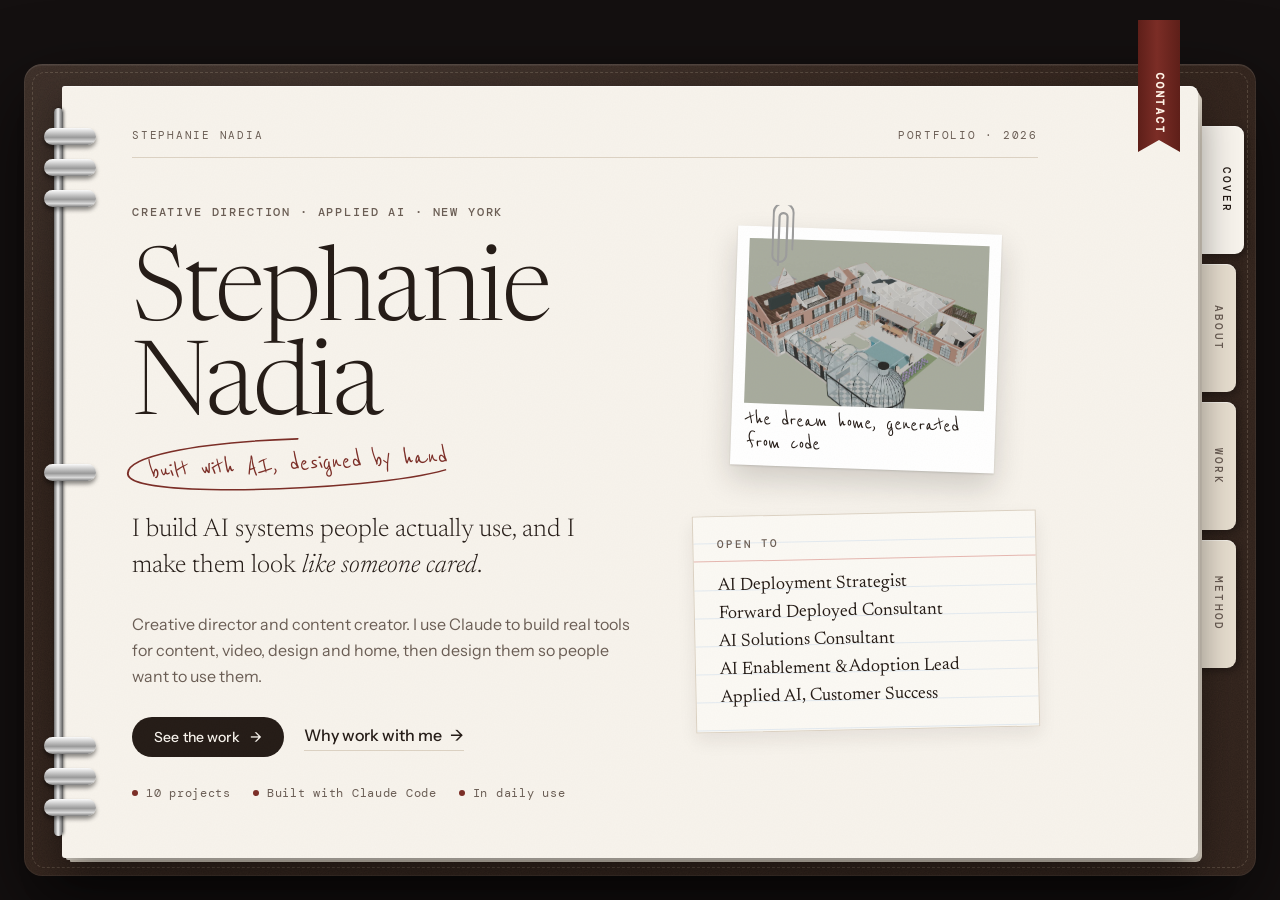
==== index.html @ 6fdf21f5 "Portfolio site Co-Authored-By: Claude Opus 5.5 <noreply@anthropic.com>" ====
<!doctype html>
<html lang="en">
<head>
<meta charset="utf-8">
<meta name="viewport" content="width=device-width, initial-scale=1, viewport-fit=cover">
<title>Stephanie Nadia Portfolio</title>
<meta name="description" content="Stephanie Nadia: creative director building AI systems people actually use.">
<link rel="preconnect" href="https://fonts.googleapis.com">
<link rel="preconnect" href="https://fonts.gstatic.com" crossorigin>
<link rel="stylesheet" href="https://fonts.googleapis.com/css2?family=Newsreader:ital,opsz,wght@0,6..72,300..600;1,6..72,300..500&family=Instrument+Sans:wght@400;500;600&family=DM+Mono:wght@400;500&family=Reenie+Beanie&display=swap">
<style>
/* Layout: a leather ring binder on a dark desk. Rings left, index tabs right, one paper page that scrolls. Projects open as pages inside the Work tab. */
:root{
  --desk:#141010;
  --leather:#3A2A22;
  --leather-hi:#4A372D;
  --paper:#F7F3EC;
  --stock:#E8DFD0;
  --ink:#241B16;
  --ink-2:#6A5D54;
  --rule:#DCD2C3;
  --pen:#7B2D26;
  --soft-1:#EADFCF; --soft-2:#DCCDB8; --soft-3:#C9B59C; --soft-4:#A98F72;
  --f-display:"Newsreader", "Iowan Old Style", Georgia, serif;
  --f-body:"Instrument Sans", "Avenir Next", "Helvetica Neue", Arial, sans-serif;
  --f-mono:"DM Mono", ui-monospace, Menlo, monospace;
  --f-hand:"Reenie Beanie", "Bradley Hand", "Segoe Print", cursive;
  --ease:cubic-bezier(.2,.8,.2,1);
  color-scheme:light;
}
*{box-sizing:border-box}
html,body{height:100%}
body{margin:0;background:var(--desk);color:var(--ink);font-family:var(--f-body);font-size:16px;line-height:1.6;-webkit-font-smoothing:antialiased;overflow:hidden}
a{color:inherit}
:focus-visible{outline:2px solid var(--pen);outline-offset:3px;border-radius:3px}

/* ---------- desk + binder ---------- */
.desk{height:100%;display:grid;place-items:center;padding:64px 24px 24px}
.binder{position:relative;width:min(1240px,100%);height:min(920px,100%);border-radius:18px;padding:22px 58px 18px 18px;
  background:
    radial-gradient(120% 80% at 20% 0%,rgba(255,255,255,.07),transparent 60%),
    url("data:image/svg+xml,%3Csvg xmlns='http://www.w3.org/2000/svg' width='220' height='220'%3E%3Cfilter id='n'%3E%3CfeTurbulence type='fractalNoise' baseFrequency='.9' numOctaves='3' stitchTiles='stitch'/%3E%3CfeColorMatrix values='0 0 0 0 0 0 0 0 0 0 0 0 0 0 0 0 0 0 .22 0'/%3E%3C/filter%3E%3Crect width='100%25' height='100%25' filter='url(%23n)'/%3E%3C/svg%3E"),
    var(--leather);
  box-shadow:0 30px 80px rgba(0,0,0,.6),inset 0 0 0 1px rgba(255,255,255,.05),inset 0 2px 0 rgba(255,255,255,.06);
  display:grid;grid-template-columns:34px 1fr;}
.binder::before{content:"";position:absolute;inset:8px;border-radius:13px;border:1.5px dashed rgba(232,214,190,.18);pointer-events:none}

/* rings */
.rail{position:relative;z-index:3;display:flex;flex-direction:column;justify-content:space-between;padding:42px 0}
.rail::before{content:"";position:absolute;left:12px;top:22px;bottom:22px;width:9px;border-radius:5px;
  background:linear-gradient(90deg,#6f6f6f,#f3f3f3 45%,#a4a4a4 70%,#5d5d5d);box-shadow:1px 0 3px rgba(0,0,0,.5)}
.rgroup{display:flex;flex-direction:column;gap:14px}
.ring{position:relative;width:52px;height:17px;margin-left:2px;border-radius:999px;border:4px solid transparent;
  background:linear-gradient(transparent,transparent) padding-box,linear-gradient(180deg,#fbfbfb,#9a9a9a 55%,#d9d9d9 80%,#7a7a7a) border-box;
  box-shadow:0 3px 4px rgba(0,0,0,.45)}

/* the page */
.sheet{position:relative;z-index:2;margin-left:-14px;border-radius:3px 8px 8px 3px;background:var(--paper);
  box-shadow:0 1px 0 rgba(255,255,255,.6) inset,0 18px 40px rgba(0,0,0,.45),3px 3px 0 -1px #e9e2d6,6px 6px 0 -2px #ddd4c6;
  perspective:2200px;min-width:0;overflow:hidden}
.sheet::before{content:"";position:absolute;inset:0;pointer-events:none;z-index:1;opacity:.5;
  background:url("data:image/svg+xml,%3Csvg xmlns='http://www.w3.org/2000/svg' width='200' height='200'%3E%3Cfilter id='p'%3E%3CfeTurbulence type='fractalNoise' baseFrequency='.75' numOctaves='2' stitchTiles='stitch'/%3E%3CfeColorMatrix values='0 0 0 0 .3 0 0 0 0 .25 0 0 0 0 .2 0 0 0 .06 0'/%3E%3C/filter%3E%3Crect width='100%25' height='100%25' filter='url(%23p)'/%3E%3C/svg%3E")}
.holes{position:absolute;left:11px;top:0;bottom:0;z-index:2;display:flex;flex-direction:column;justify-content:space-between;padding:46px 0;pointer-events:none}
.holes span{display:block;width:10px;height:10px;border-radius:50%;background:#2c211b;box-shadow:inset 0 1px 2px rgba(0,0,0,.6)}
.holes div{display:flex;flex-direction:column;gap:21px}
.scroller{position:absolute;inset:0;overflow-y:auto;overflow-x:hidden;scroll-behavior:smooth;overscroll-behavior:contain;z-index:0}
.pg{padding:44px 64px 88px 70px;max-width:1040px}
.pg[hidden]{display:none}
.pg.turn-in{animation:pageIn .5s var(--ease) both}
@keyframes pageIn{from{opacity:0;transform:translateX(14px)}to{opacity:1;transform:none}}
.leaf{position:absolute;inset:0;z-index:4;background:var(--paper);overflow:hidden;transform-origin:left center;
  animation:leafTurn .62s cubic-bezier(.45,.05,.25,1) forwards;box-shadow:0 0 30px rgba(0,0,0,.25);pointer-events:none}
.leaf::after{content:"";position:absolute;inset:0;background:linear-gradient(90deg,rgba(0,0,0,0),rgba(40,25,15,.28));animation:leafShade .62s ease forwards}
@keyframes leafTurn{0%{transform:rotateY(0)}100%{transform:rotateY(-96deg)}}
@keyframes leafShade{from{opacity:0}to{opacity:1}}

/* tabs */
.tabs{position:absolute;right:14px;top:62px;bottom:62px;z-index:1;display:flex;flex-direction:column;gap:10px}
.tab{appearance:none;border:0;cursor:pointer;width:44px;flex:0 1 128px;min-height:72px;padding:0 0 0 8px;border-radius:0 9px 9px 0;
  background:var(--stock);color:var(--ink-2);font:500 11px/1 var(--f-mono);letter-spacing:.2em;text-transform:uppercase;
  writing-mode:vertical-rl;box-shadow:3px 3px 8px rgba(0,0,0,.35),inset 0 1px 0 rgba(255,255,255,.5);
  transform:translateX(-6px);transition:transform .35s var(--ease),background .25s,color .25s}
.tab:hover{transform:translateX(0);color:var(--ink)}
.tab[aria-current="page"]{background:var(--paper);color:var(--ink);transform:translateX(2px)}

/* contact ribbon: a bookmark tucked between the pages */
.ribbon{position:absolute;z-index:3;top:-44px;right:76px;width:42px;height:132px;border:0;padding:0 0 18px;cursor:pointer;
  display:flex;align-items:center;justify-content:flex-end;
  background:linear-gradient(90deg,#5E1F19,var(--pen) 45%,#5E1F19);color:#FFF3E6;font:600 11px/1 var(--f-mono);letter-spacing:.16em;text-transform:uppercase;
  writing-mode:vertical-rl;box-shadow:0 6px 14px rgba(0,0,0,.35);transition:transform .35s var(--ease);
  clip-path:polygon(0 0,100% 0,100% 100%,50% calc(100% - 12px),0 100%)}
.ribbon:hover{transform:translateY(5px)}
.ribbon[aria-current="page"]{transform:translateY(10px)}
/* video walkthroughs */
.media{margin:0;display:grid;gap:14px;justify-items:center}
.media .screen{background:#1d1714;box-shadow:0 24px 50px rgba(36,27,22,.28)}
.media.phone .screen{width:min(300px,78%);padding:10px;border-radius:42px}
.media.phone video{display:block;width:100%;aspect-ratio:600/1298;object-fit:cover;border-radius:32px;background:#e9e1d3}
.media.wide .screen{width:100%;border-radius:8px;overflow:hidden}
.media.wide video{display:block;width:100%;aspect-ratio:16/9;background:#000}
.media figcaption{font:400 12px/1.5 var(--f-mono);letter-spacing:.04em;color:var(--ink-2);text-align:center;max-width:52ch}

/* ---------- type ---------- */
.runhead{display:flex;justify-content:space-between;gap:16px;font:400 11px/1 var(--f-mono);letter-spacing:.16em;text-transform:uppercase;color:var(--ink-2);padding-bottom:16px;border-bottom:1px solid var(--rule);margin-bottom:48px}
.eyebrow{font:500 11.5px/1.3 var(--f-mono);letter-spacing:.16em;text-transform:uppercase;color:var(--ink-2)}
h1,h2,h3{font-family:var(--f-display);font-weight:400;margin:0;text-wrap:balance;letter-spacing:-.01em}
.d1{font-size:clamp(3.2rem,8vw,7.2rem);line-height:.92;font-weight:300;letter-spacing:-.025em}
.d2{font-size:clamp(2.4rem,5vw,4.2rem);line-height:1;font-weight:300;letter-spacing:-.02em}
.d3{font-size:clamp(1.6rem,2.6vw,2.1rem);line-height:1.15}
.lede{font-family:var(--f-display);font-size:clamp(1.25rem,2vw,1.6rem);line-height:1.4;font-weight:300;color:var(--ink);max-width:34ch}
.lede em{font-style:italic}
p{margin:0}
.prose{max-width:64ch;display:grid;gap:1em;color:var(--ink)}
.muted{color:var(--ink-2)}
.hand{font-family:var(--f-hand);color:var(--pen);font-size:1.75rem;line-height:1.05}
section.block{margin-top:72px}
section.block > h2{font-size:clamp(1.7rem,3vw,2.3rem);margin-bottom:24px}

/* buttons */
.btn{display:inline-flex;align-items:center;gap:10px;padding:13px 22px;border-radius:999px;background:var(--ink);color:var(--paper);text-decoration:none;font:500 14px/1 var(--f-body);letter-spacing:.01em;transition:transform .3s var(--ease),box-shadow .3s}
.btn:hover{transform:translateY(-2px);box-shadow:0 8px 18px rgba(36,27,22,.25)}
.btn .arr{transition:transform .3s var(--ease)}
.btn:hover .arr,.link:hover .arr{transform:translateX(4px)}
.link{display:inline-flex;gap:8px;align-items:center;text-decoration:none;font-weight:500;border-bottom:1px solid var(--rule);padding-bottom:2px;transition:border-color .2s}
.link:hover{border-color:var(--ink)}
.link .arr{display:inline-block;transition:transform .3s var(--ease)}

/* ---------- cover ---------- */
.cover{display:grid;grid-template-columns:1.25fr .85fr;gap:56px;align-items:start}
.cover-l{min-width:0;display:grid;gap:28px}
.namewrap{position:relative}
.circled{position:relative;display:inline-block;padding:6px 18px;margin-top:6px;transform:rotate(-3deg)}
.circled svg{position:absolute;inset:-8px -14px;width:calc(100% + 28px);height:calc(100% + 16px);overflow:visible}
.circled path{fill:none;stroke:var(--pen);stroke-width:1.6;stroke-linecap:round;stroke-dasharray:420;stroke-dashoffset:0;animation:draw 1.4s .4s var(--ease) both}
@keyframes draw{from{stroke-dashoffset:420}to{stroke-dashoffset:0}}
.cta{display:flex;flex-wrap:wrap;gap:20px;align-items:center}
.cover-r{position:relative;min-width:0;display:grid;gap:28px;padding-top:8px}
.polaroid{position:relative;background:#fff;padding:12px 12px 62px;box-shadow:0 14px 30px rgba(36,27,22,.18),0 1px 2px rgba(36,27,22,.15);transform:rotate(2deg);transition:transform .5s var(--ease)}
.polaroid:hover{transform:rotate(0) translateY(-4px)}
.polaroid img{display:block;width:100%;aspect-ratio:16/11;object-fit:cover;filter:saturate(.92)}
.polaroid figcaption{position:absolute;left:16px;right:16px;bottom:12px;font-family:var(--f-hand);font-size:1.45rem;color:var(--ink);line-height:1}
.clip{position:absolute;top:-22px;left:34px;width:22px;height:64px;z-index:2}
.card-index{position:relative;background:#FBF9F4;border:1px solid var(--rule);padding:22px 24px 20px;transform:rotate(-1.2deg);
  background-image:repeating-linear-gradient(transparent 0 27px,#E3EAF0 27px 28px);background-position:0 46px;box-shadow:0 8px 18px rgba(36,27,22,.08)}
.card-index::before{content:"";position:absolute;left:0;right:0;top:44px;height:1px;background:#E6B7B0}
.card-index h3{font:500 11px/1 var(--f-mono);letter-spacing:.16em;text-transform:uppercase;color:var(--ink-2);margin-bottom:22px}
.card-index ul{list-style:none;margin:0;padding:0;font-family:var(--f-display);font-size:1.12rem;line-height:28px}
.facts{display:flex;flex-wrap:wrap;gap:8px 22px;font:400 12px/1.4 var(--f-mono);letter-spacing:.06em;color:var(--ink-2)}
.facts span::before{content:"";display:inline-block;width:6px;height:6px;border-radius:50%;background:var(--pen);margin-right:8px;vertical-align:1px}

/* ---------- about ---------- */
.twocol{display:grid;grid-template-columns:1fr 240px;gap:56px;align-items:start}
.twocol > *{min-width:0}
.margin-note{position:sticky;top:24px;display:grid;gap:16px;padding-top:6px}
.margin-note .hand{transform:rotate(-2deg)}
.reasons{display:grid;gap:0;border-top:1px solid var(--rule)}
.reason{display:grid;grid-template-columns:minmax(160px,.8fr) 2fr;gap:28px;padding:22px 0;border-bottom:1px solid var(--rule)}
.reason h3{font-size:1.35rem;line-height:1.25}
.reason p{color:var(--ink-2);max-width:56ch}
.fit{width:100%;border-collapse:collapse;font-size:.98rem}
.fit-wrap{overflow-x:auto}
.fit th{font:500 11px/1.3 var(--f-mono);letter-spacing:.14em;text-transform:uppercase;color:var(--ink-2);text-align:left;padding:0 18px 12px 0;border-bottom:1px solid var(--ink)}
.fit td{padding:16px 18px 16px 0;border-bottom:1px solid var(--rule);vertical-align:top}
.fit td:first-child{font-family:var(--f-display);font-size:1.15rem;width:30%;white-space:nowrap}
.fit td:last-child{color:var(--ink-2)}
.cv{display:grid;gap:18px}
.cv div{display:grid;grid-template-columns:150px 1fr;gap:20px;padding-bottom:18px;border-bottom:1px solid var(--rule)}
.cv b{font:500 11.5px/1.5 var(--f-mono);letter-spacing:.12em;text-transform:uppercase;color:var(--ink-2)}

/* ---------- work grid ---------- */
.grid{display:grid;grid-template-columns:repeat(2,minmax(0,1fr));gap:44px 34px;margin-top:44px}
.tile{display:grid;gap:16px;text-decoration:none;color:inherit;outline:none}
.frame{position:relative;margin:0;aspect-ratio:16/10;background:var(--soft-1);border-radius:6px;overflow:hidden;
  box-shadow:0 1px 0 rgba(36,27,22,.06),0 0 0 1px rgba(36,27,22,.07);transition:transform .55s var(--ease),box-shadow .55s var(--ease)}
.tile:hover .frame,.tile:focus-visible .frame{transform:translateY(-6px) scale(1.012);box-shadow:0 22px 40px rgba(36,27,22,.18),0 0 0 1px rgba(36,27,22,.08)}
.tile:focus-visible .frame{outline:2px solid var(--pen);outline-offset:4px}
.cap{display:grid;gap:6px}
.cap .eyebrow{font-size:10.5px}
.cap h3{font-size:1.65rem;line-height:1.1}
.cap p{color:var(--ink-2);font-size:.98rem;max-width:46ch}
.more{display:inline-flex;gap:8px;align-items:center;font:500 12px/1 var(--f-mono);letter-spacing:.12em;text-transform:uppercase;color:var(--ink);opacity:.55;transition:opacity .3s,gap .3s var(--ease)}
.tile:hover .more,.tile:focus-visible .more{opacity:1;gap:14px}

/* ---------- case ---------- */
.back{display:inline-flex;gap:10px;align-items:center;text-decoration:none;font:500 12px/1 var(--f-mono);letter-spacing:.14em;text-transform:uppercase;color:var(--ink-2);margin-bottom:34px;transition:color .2s,gap .3s var(--ease)}
.back:hover{color:var(--ink);gap:14px}
.case-head{display:grid;gap:18px;max-width:880px}
.meta{display:grid;grid-template-columns:repeat(3,minmax(0,1fr));gap:20px;margin-top:34px;padding:18px 0;border-top:1px solid var(--rule);border-bottom:1px solid var(--rule)}
.meta div{min-width:0}
.meta b{display:block;font:500 10.5px/1.4 var(--f-mono);letter-spacing:.14em;text-transform:uppercase;color:var(--ink-2);margin-bottom:6px}
.meta span{font-size:.95rem}
.hero{margin:40px 0 0;aspect-ratio:16/9;border-radius:8px;overflow:hidden;background:var(--soft-1);box-shadow:0 0 0 1px rgba(36,27,22,.07)}
.stats{display:grid;grid-template-columns:repeat(3,minmax(0,1fr));gap:24px;margin-top:44px}
.stat{border-top:1px solid var(--ink);padding-top:14px;min-width:0}
.stat b{display:block;font-family:var(--f-display);font-weight:300;font-size:clamp(2rem,4vw,3.1rem);line-height:1;letter-spacing:-.02em;font-variant-numeric:tabular-nums}
.stat span{display:block;margin-top:8px;color:var(--ink-2);font-size:.92rem}
.built{list-style:none;margin:0;padding:0;display:grid;gap:14px;max-width:64ch}
.built li{position:relative;padding-left:28px}
.built li::before{content:"";position:absolute;left:0;top:.72em;width:14px;height:1px;background:var(--ink)}
.flow{display:flex;flex-wrap:wrap;align-items:center;gap:10px}
.flow span{padding:9px 14px;border:1px solid var(--rule);border-radius:999px;background:#FBF9F4;font-size:.9rem;white-space:nowrap}
.flow i{font-style:normal;color:var(--ink-2)}
.decisions{display:grid;grid-template-columns:repeat(3,minmax(0,1fr));gap:20px}
.dec{background:#FBF9F4;border:1px solid var(--rule);border-radius:6px;padding:22px;display:grid;gap:10px;align-content:start;min-width:0}
.dec h3{font-size:1.25rem;line-height:1.2}
.dec p{color:var(--ink-2);font-size:.95rem}
.quote{font-family:var(--f-display);font-style:italic;font-weight:300;font-size:clamp(1.35rem,2.4vw,1.85rem);line-height:1.35;max-width:36ch;padding-left:24px;border-left:2px solid var(--pen)}
.gallery{display:grid;grid-template-columns:repeat(3,minmax(0,1fr));gap:18px}
.gallery figure{margin:0;display:grid;gap:8px}
.gallery img{width:100%;aspect-ratio:16/10;object-fit:cover;border-radius:4px;background:var(--soft-1);box-shadow:0 0 0 1px rgba(36,27,22,.07);transition:transform .5s var(--ease)}
.gallery figure:hover img{transform:scale(1.02)}
.gallery figcaption{font:400 11px/1.4 var(--f-mono);letter-spacing:.06em;color:var(--ink-2)}
.nextcase{display:flex;justify-content:space-between;align-items:end;gap:20px;margin-top:80px;padding-top:24px;border-top:1px solid var(--ink);text-decoration:none}
.nextcase h3{font-size:clamp(1.6rem,3vw,2.4rem);transition:transform .4s var(--ease)}
.nextcase:hover h3{transform:translateX(8px)}

/* ---------- method ---------- */
.steps{list-style:none;margin:0;padding:0;display:grid;grid-template-columns:repeat(3,minmax(0,1fr));gap:34px 28px}
.steps li{display:grid;gap:8px;align-content:start;padding-top:14px;border-top:1px solid var(--ink)}
.steps .n{font:500 11px/1 var(--f-mono);letter-spacing:.14em;color:var(--pen)}
.steps h3{font-size:1.4rem}
.steps p{color:var(--ink-2);font-size:.96rem}
.guard{display:grid;grid-template-columns:repeat(2,minmax(0,1fr));gap:0 40px}
.guard div{padding:18px 0;border-bottom:1px solid var(--rule);display:grid;gap:4px}
.guard b{font-family:var(--f-display);font-weight:400;font-size:1.2rem}
.guard span{color:var(--ink-2);font-size:.95rem}
.chips{display:flex;flex-wrap:wrap;gap:8px}
.chips span{padding:7px 13px;border-radius:999px;background:var(--stock);font:400 12.5px/1.2 var(--f-mono);letter-spacing:.02em}
.weeks{display:grid;grid-template-columns:repeat(4,minmax(0,1fr));gap:16px}
.week{position:relative;background:#FBF9F4;border:1px solid var(--rule);border-radius:6px;padding:20px;display:grid;gap:8px;align-content:start;min-width:0}
.week .eyebrow{color:var(--pen)}
.week h3{font-size:1.25rem}
.week p{color:var(--ink-2);font-size:.93rem}

/* ---------- contact ---------- */
.contact-list{display:grid;border-top:1px solid var(--ink);margin-top:40px;max-width:760px}
.crow{display:grid;grid-template-columns:140px 1fr auto;gap:20px;align-items:center;padding:22px 0;border-bottom:1px solid var(--rule)}
.crow b{font:500 11px/1 var(--f-mono);letter-spacing:.14em;text-transform:uppercase;color:var(--ink-2)}
.crow .val{font-family:var(--f-display);font-size:clamp(1.2rem,2.4vw,1.7rem);overflow-wrap:anywhere;min-width:0;user-select:all}
.crow a.val{text-decoration:none;user-select:auto}
.crow a.val:hover{color:var(--pen)}
.copy{appearance:none;border:1px solid var(--rule);background:transparent;border-radius:999px;padding:8px 14px;font:500 11px/1 var(--f-mono);letter-spacing:.12em;text-transform:uppercase;cursor:pointer;color:var(--ink);transition:background .2s,border-color .2s}
.copy:hover{background:var(--stock);border-color:var(--stock)}
.sig{font-family:var(--f-hand);font-size:3rem;color:var(--pen);margin-top:44px;transform:rotate(-3deg);display:inline-block}

/* =========================================================
   Visuals: each thumbnail is complete at rest; hover or .play runs it
   ========================================================= */
.v{display:block;width:100%;height:100%}
.v .bg{fill:var(--soft-1)}
.v .paper{fill:#FBF9F4}
.v .card{fill:#FBF9F4;stroke:var(--soft-2);stroke-width:1}
.v .ink{fill:var(--ink)}
.v .line{fill:var(--soft-2)}
.v .soft{fill:var(--soft-3)}
.v .tag{fill:var(--soft-2)}
.v .chip{fill:var(--soft-1)}
.v .acc{fill:var(--pen)}
.v .dash{fill:none;stroke:var(--soft-4);stroke-width:1.2;stroke-dasharray:3 4}
.v .mono{font:500 9px var(--f-mono);letter-spacing:.12em;fill:var(--ink-2)}
.v .handt{font-family:var(--f-hand);fill:var(--pen);font-size:21px}
.v .serif{font-family:var(--f-display);fill:var(--ink)}
.run{} /* marker */
:is(.tile:hover,.tile:focus-visible,.play) .pk1{animation:pkR 3.2s var(--ease) infinite}
:is(.tile:hover,.tile:focus-visible,.play) .pk2{animation:pkL 3.2s 1.6s var(--ease) infinite}
@keyframes pkR{0%{transform:translateX(0);opacity:0}12%{opacity:1}55%{transform:translateX(66px);opacity:1}65%,100%{transform:translateX(66px);opacity:0}}
@keyframes pkL{0%{transform:translateX(0);opacity:0}12%{opacity:1}55%{transform:translateX(-66px);opacity:1}65%,100%{transform:translateX(-66px);opacity:0}}
:is(.tile:hover,.tile:focus-visible,.play) .chipon{animation:chipon 4.8s var(--ease) infinite}
@keyframes chipon{0%,28%{transform:translateX(0)}34%,62%{transform:translateX(28px)}68%,94%{transform:translateX(56px)}100%{transform:translateX(0)}}
:is(.tile:hover,.tile:focus-visible,.play) .cnew{animation:cnew 3.2s var(--ease) infinite}
@keyframes cnew{0%,50%{transform:translateX(0);opacity:1}54%{transform:translateX(90px);opacity:0}58%{transform:translateX(90px);opacity:0}72%,100%{transform:translateX(0);opacity:1}}
:is(.tile:hover,.tile:focus-visible,.play) .rhl{animation:rhl 3.2s ease infinite}
@keyframes rhl{0%,20%{fill:var(--soft-2)}30%,60%{fill:var(--pen)}75%,100%{fill:var(--soft-2)}}

/* homestead wipe */
.vh{position:relative;width:100%;height:100%;background:#FBF8F2}
.vh img{position:absolute;inset:0;width:100%;height:100%;object-fit:cover}
.vh .plan{object-fit:contain;padding:4% 0;transform:scale(1.2);transform-origin:50% 44%}
.vh .render{clip-path:inset(0 0 0 50%)}
.vh .divider{position:absolute;top:0;bottom:0;left:50%;width:2px;background:#FBF9F4;box-shadow:0 0 0 1px rgba(36,27,22,.15)}
.vh .divider::after{content:"";position:absolute;top:50%;left:50%;width:26px;height:26px;margin:-13px 0 0 -13px;border-radius:50%;background:#FBF9F4;box-shadow:0 2px 8px rgba(0,0,0,.25)}
.vh .lab{position:absolute;bottom:12px;padding:5px 10px;border-radius:999px;background:rgba(251,249,244,.92);font:500 10px/1 var(--f-mono);letter-spacing:.14em;text-transform:uppercase;color:var(--ink)}
.vh .lab.l{left:12px}.vh .lab.r{right:12px}
:is(.tile:hover,.tile:focus-visible,.play) .vh .render{animation:wipe 5s var(--ease) infinite}
:is(.tile:hover,.tile:focus-visible,.play) .vh .divider{animation:wipeline 5s var(--ease) infinite}
@keyframes wipe{0%{clip-path:inset(0 0 0 50%)}30%,45%{clip-path:inset(0 0 0 100%)}75%,88%{clip-path:inset(0 0 0 0)}100%{clip-path:inset(0 0 0 50%)}}
@keyframes wipeline{0%{left:50%}30%,45%{left:100%}75%,88%{left:0%}100%{left:50%}}

/* video */
.v .clip1{fill:var(--soft-3)}.v .clip2{fill:var(--soft-2)}.v .clip3{fill:var(--soft-4)}
.v .broll{fill:#C9A79B}
.v .wv{fill:var(--soft-4);transform-box:fill-box;transform-origin:center}
.v .capt{fill:var(--ink)}
.v .tick{stroke:var(--soft-4);stroke-width:1.2}
.v .tickb{stroke:var(--ink);stroke-width:1.6}
.v .ph{transform:translateX(118px)}
:is(.tile:hover,.tile:focus-visible,.play) .v .ph{animation:ph 4s linear infinite}
@keyframes ph{from{transform:translateX(0)}to{transform:translateX(320px)}}
:is(.tile:hover,.tile:focus-visible,.play) .v .wv{animation:wv .5s ease-in-out infinite alternate;animation-delay:var(--d)}
@keyframes wv{from{transform:scaleY(.35)}to{transform:scaleY(1)}}
:is(.tile:hover,.tile:focus-visible,.play) .v .tickb{animation:beat .5s steps(1) infinite}
@keyframes beat{0%{stroke:var(--pen)}50%{stroke:var(--ink)}}

/* voice */
.vv{position:relative;width:100%;height:100%;background:var(--soft-1);display:grid;grid-template-columns:42% 1fr;align-items:center;padding:7% 7% 7% 4%;gap:4%}
.vv .bar{position:absolute;left:0;right:0;top:0;height:9%;background:rgba(251,249,244,.85);display:flex;justify-content:flex-end;align-items:center;gap:14px;padding:0 14px;font:500 10px/1 var(--f-mono);letter-spacing:.1em;color:var(--ink-2)}
.vv .bar i{display:block;width:12px;height:12px;border-radius:50%;background:var(--ink);opacity:.8}
.vv .mic{position:relative;aspect-ratio:1;width:100%}
.vv .mic img{position:absolute;inset:0;width:100%;height:100%;object-fit:contain;opacity:0}
.vv .mic img:first-child{opacity:1}
:is(.tile:hover,.tile:focus-visible,.play) .vv .mic img{animation:f3 .72s steps(1) infinite}
:is(.tile:hover,.tile:focus-visible,.play) .vv .mic img:nth-child(1){animation-delay:0s}
:is(.tile:hover,.tile:focus-visible,.play) .vv .mic img:nth-child(2){animation-delay:-.48s}
:is(.tile:hover,.tile:focus-visible,.play) .vv .mic img:nth-child(3){animation-delay:-.24s}
@keyframes f3{0%{opacity:1}33.33%{opacity:0}}
.vv .field{background:#FBF9F4;border-radius:10px;padding:8% 9%;box-shadow:0 8px 20px rgba(36,27,22,.1);display:grid;gap:10px;min-width:0}
.vv .field .eyebrow{font-size:9px}
.vv .typed{font-family:var(--f-display);font-size:clamp(12px,1.6vw,17px);line-height:1.3;white-space:nowrap;overflow:hidden;display:block}
.vv .typed span{display:inline-block}
.vv .caret{display:inline-block;width:1.5px;height:1.05em;background:var(--pen);vertical-align:-2px;margin-left:1px}
:is(.tile:hover,.tile:focus-visible,.play) .vv .typed span{animation:type 4.2s steps(30) infinite}
@keyframes type{0%{clip-path:inset(0 100% 0 0)}70%,100%{clip-path:inset(0 0 0 0)}}
:is(.tile:hover,.tile:focus-visible,.play) .vv .caret{animation:blink .8s steps(1) infinite}
@keyframes blink{50%{opacity:0}}
.vv .pill{justify-self:start;display:flex;gap:3px;align-items:center;height:22px;padding:0 12px;border-radius:999px;background:var(--ink)}
.vv .pill i{display:block;width:3px;height:12px;border-radius:2px;background:var(--paper);transform-origin:center}
:is(.tile:hover,.tile:focus-visible,.play) .vv .pill i{animation:wv .4s ease-in-out infinite alternate}
.vv .pill i:nth-child(2){animation-delay:-.1s!important}.vv .pill i:nth-child(3){animation-delay:-.25s!important}.vv .pill i:nth-child(4){animation-delay:-.05s!important}.vv .pill i:nth-child(5){animation-delay:-.3s!important}

/* household jar */
.v .jar{fill:rgba(251,249,244,.7);stroke:var(--ink);stroke-width:2}
.v .lid{fill:var(--soft-4)}
.v .rock1{fill:var(--leather)}.v .rock2{fill:var(--pen)}.v .rock3{fill:var(--soft-4)}
.v .peb{fill:var(--soft-3)}
:is(.tile:hover,.tile:focus-visible,.play) .v .rock{animation:fall 3.8s var(--ease) infinite;animation-delay:var(--d)}
@keyframes fall{0%{transform:translateY(-180px);opacity:0}6%{opacity:1}26%{transform:translateY(0)}30%{transform:translateY(-6px)}34%,100%{transform:translateY(0);opacity:1}}
:is(.tile:hover,.tile:focus-visible,.play) .v .peb{animation:fallp 3.8s ease-in infinite;animation-delay:var(--d)}
@keyframes fallp{0%,36%{transform:translateY(-180px);opacity:0}40%{opacity:1}56%,100%{transform:translateY(0);opacity:1}}

/* jar (Blender render) */
.vj{position:relative;width:100%;height:100%;background:#EFE6D8}
.vj video{display:block;width:100%;height:100%;object-fit:cover}
.vj .jl{position:absolute;font-family:var(--f-hand);color:var(--pen);font-size:clamp(16px,2.2vw,24px);line-height:1}
.vj .jl.a{right:5%;top:30%;transform:rotate(-4deg)}.vj .jl.b{left:5%;bottom:22%;transform:rotate(3deg)}
/* spanish */
.v .pw2{opacity:0}
:is(.tile:hover,.tile:focus-visible,.play) .v .pw1{animation:pw1 3s steps(1) infinite}
:is(.tile:hover,.tile:focus-visible,.play) .v .pw2{animation:pw2 3s steps(1) infinite}
@keyframes pw1{0%{opacity:1}50%{opacity:0}}@keyframes pw2{0%{opacity:0}50%{opacity:1}}
.v .pnode{transform-box:fill-box;transform-origin:center}
:is(.tile:hover,.tile:focus-visible,.play) .v .pnode{animation:pbounce 1.5s var(--ease) infinite;animation-delay:var(--d)}
@keyframes pbounce{0%,60%,100%{transform:translateY(0)}30%{transform:translateY(-8px)}}
.v .pstar{transform-box:fill-box;transform-origin:center}
:is(.tile:hover,.tile:focus-visible,.play) .v .pstar{animation:pstar 1.5s var(--ease) infinite}
@keyframes pstar{0%{transform:scale(.6) rotate(-20deg)}50%{transform:scale(1.15) rotate(10deg)}100%{transform:scale(.6) rotate(-20deg)}}
/* fishbowl */
.v .slip{transform-box:fill-box;transform-origin:center}
:is(.tile:hover,.tile:focus-visible,.play) .v .slip{animation:slip 1.6s ease-in-out infinite alternate;animation-delay:var(--d)}
@keyframes slip{to{translate:0 -10px}}
.v .fcard{transform-box:fill-box;transform-origin:center}
:is(.tile:hover,.tile:focus-visible,.play) .v .fcard{animation:fcard 3s var(--ease) infinite}
@keyframes fcard{0%,40%{transform:rotate(0)}50%{transform:rotate(6deg) translateY(-6px)}60%,100%{transform:rotate(0)}}
/* digest */
.v .face{fill:#FBF9F4;stroke:var(--ink);stroke-width:1.6}
.v .hh{stroke:var(--ink);stroke-width:3;stroke-linecap:round}
.v .mh{stroke:var(--pen);stroke-width:2;stroke-linecap:round;transform-origin:70px 120px}
.v .tk{stroke:var(--ink);stroke-width:1.2}
.v .conn{fill:none;stroke:var(--soft-4);stroke-width:1.2;stroke-dasharray:3 4}
.v .dl{transform-box:fill-box;transform-origin:left center}
:is(.tile:hover,.tile:focus-visible,.play) .v .mh{animation:spin 3s linear infinite}
@keyframes spin{to{transform:rotate(360deg)}}
:is(.tile:hover,.tile:focus-visible,.play) .v .dl{animation:dl 3s var(--ease) infinite;animation-delay:var(--d)}
@keyframes dl{0%,20%{transform:scaleX(0)}45%,100%{transform:scaleX(1)}}
:is(.tile:hover,.tile:focus-visible,.play) .v .dd1{animation:dd1 3s var(--ease) infinite}
:is(.tile:hover,.tile:focus-visible,.play) .v .dd2{animation:dd2 3s .15s var(--ease) infinite}
:is(.tile:hover,.tile:focus-visible,.play) .v .dd3{animation:dd3 3s .3s var(--ease) infinite}
@keyframes dd1{0%{transform:translate(0,0);opacity:0}10%{opacity:1}35%{transform:translate(56px,12px);opacity:1}42%,100%{transform:translate(56px,12px);opacity:0}}
@keyframes dd2{0%{transform:translate(0,0);opacity:0}10%{opacity:1}35%{transform:translate(56px,0);opacity:1}42%,100%{transform:translate(56px,0);opacity:0}}
@keyframes dd3{0%{transform:translate(0,0);opacity:0}10%{opacity:1}35%{transform:translate(56px,-12px);opacity:1}42%,100%{transform:translate(56px,-12px);opacity:0}}

/* motion */
.vm{position:relative;width:100%;height:100%;background:#3A2F2A;perspective:800px;overflow:hidden}
.vm::before{content:"";position:absolute;inset:0;background:radial-gradient(80% 70% at 30% 30%,rgba(255,240,220,.16),transparent 70%)}
.vm .cardw{position:absolute;left:12%;top:16%;width:24%;aspect-ratio:5/7;transform-style:preserve-3d;transform:rotate(-7deg)}
:is(.tile:hover,.tile:focus-visible,.play) .vm .cardw{animation:flip 4s var(--ease) infinite}
@keyframes flip{0%,30%{transform:rotate(-7deg) rotateY(0)}45%,75%{transform:rotate(-7deg) rotateY(180deg)}90%,100%{transform:rotate(-7deg) rotateY(360deg)}}
.vm .face{position:absolute;inset:0;border-radius:8px;backface-visibility:hidden;-webkit-backface-visibility:hidden;box-shadow:0 10px 24px rgba(0,0,0,.35)}
.vm .front{background:#FBF7EE;color:var(--ink);font-family:var(--f-display);display:grid;place-items:center;border:1px solid #e4dccd}
.vm .front .pip{font-size:clamp(28px,4.4vw,52px);line-height:1}
.vm .front .ix{position:absolute;top:6%;left:9%;font-size:clamp(11px,1.5vw,17px);line-height:1}
.vm .front .ix.b{top:auto;left:auto;bottom:6%;right:9%;transform:rotate(180deg)}
.vm .front .lbl{position:absolute;bottom:20%;left:0;right:0;text-align:center;font:500 clamp(5px,.7vw,8px)/1 var(--f-mono);letter-spacing:.14em;color:var(--ink-2)}
.vm .back{transform:rotateY(180deg);background:#FBF7EE;border:5px solid #FBF7EE;
  background-image:repeating-linear-gradient(0deg,rgba(123,45,38,.55) 0 4px,transparent 4px 8px),repeating-linear-gradient(90deg,rgba(123,45,38,.55) 0 4px,transparent 4px 8px)}
.vm .receipt{position:absolute;right:12%;top:0;width:30%;background:#FBF7EE;padding:9% 3% 6%;box-shadow:0 10px 24px rgba(0,0,0,.35);transform:rotate(3deg);
  font:400 clamp(6px,.85vw,10px)/1.7 var(--f-mono);color:var(--ink);letter-spacing:.04em;
  -webkit-mask:linear-gradient(#000 calc(100% - 6px),transparent 0),conic-gradient(from -45deg at bottom,#0000,#000 1deg 89deg,#0000 90deg) bottom/8px 6px repeat-x;
  mask:linear-gradient(#000 calc(100% - 6px),transparent 0),conic-gradient(from -45deg at bottom,#0000,#000 1deg 89deg,#0000 90deg) bottom/8px 6px repeat-x}
.vm .receipt b{display:block;font-family:var(--f-display);font-weight:400;font-size:clamp(9px,1.25vw,15px);letter-spacing:0;margin-bottom:6%}
.vm .receipt div{display:flex;justify-content:space-between;border-bottom:1px dashed #d9cfbf}
.vm .receipt .tot{font-family:var(--f-hand);font-size:clamp(11px,1.6vw,19px);color:var(--pen);border:0;margin-top:5%}
:is(.tile:hover,.tile:focus-visible,.play) .vm .receipt{animation:print 4s var(--ease) infinite}
@keyframes print{0%{transform:rotate(3deg) translateY(-100%)}35%,100%{transform:rotate(3deg) translateY(0)}}
.vm .stamp{position:absolute;left:40%;bottom:12%;padding:2.2% 3.5%;border:2px solid var(--pen);outline:1px solid var(--pen);outline-offset:3px;background:#FBF7EE;color:var(--pen);
  font-family:var(--f-display);font-size:clamp(13px,2vw,24px);line-height:1;transform:rotate(-8deg);box-shadow:0 8px 18px rgba(0,0,0,.3)}
:is(.tile:hover,.tile:focus-visible,.play) .vm .stamp{animation:thud 4s var(--ease) infinite}
@keyframes thud{0%,45%{transform:rotate(-8deg) scale(1.9);opacity:0}52%{transform:rotate(-8deg) scale(.95);opacity:1}56%,100%{transform:rotate(-8deg) scale(1);opacity:1}}

/* this site */
.vs{position:relative;width:100%;height:100%;background:#1d1714;display:grid;place-items:center}
.vs .mini{position:relative;width:62%;aspect-ratio:1.32;background:var(--leather);border-radius:10px;padding:5% 9% 5% 5%;box-shadow:0 14px 30px rgba(0,0,0,.5);perspective:900px}
.vs .pp{position:absolute;inset:5% 9% 5% 9%;background:var(--paper);border-radius:2px 5px 5px 2px;padding:8% 10%;display:grid;gap:7%;align-content:start}
.vs .pp i{display:block;height:5px;border-radius:3px;background:var(--soft-2)}
.vs .pp i:first-child{height:14px;width:55%;background:var(--ink)}
.vs .flip{transform-origin:left center;box-shadow:0 0 12px rgba(0,0,0,.15)}
:is(.tile:hover,.tile:focus-visible,.play) .vs .flip{animation:vflip 3.2s cubic-bezier(.45,.05,.25,1) infinite}
@keyframes vflip{0%,15%{transform:rotateY(0)}55%{transform:rotateY(-100deg);opacity:1}56%{opacity:0}100%{transform:rotateY(-100deg);opacity:0}}
.vs .rings{position:absolute;left:4%;top:12%;bottom:12%;display:flex;flex-direction:column;justify-content:space-between;z-index:3}
.vs .rings b{display:block;width:16px;height:6px;border-radius:9px;border:2px solid #cfcfcf}
.vs .tb{position:absolute;right:3%;width:5%;border-radius:0 4px 4px 0;background:var(--stock)}
.vs .tb.on{background:var(--paper)}

@media (prefers-reduced-motion:reduce){
  *,*::before,*::after{animation:none!important;transition:none!important;scroll-behavior:auto!important}
}

/* ---------- responsive ---------- */
@media (max-width:1000px){
  .cover{grid-template-columns:1fr}
  .cover-r{grid-template-columns:1fr 1fr;align-items:start}
  .twocol{grid-template-columns:1fr}
  .margin-note{position:static}
  .decisions,.steps{grid-template-columns:1fr 1fr}
  .weeks{grid-template-columns:1fr 1fr}
  .gallery{grid-template-columns:1fr 1fr}
}
@media (max-width:720px){
  .desk{padding:50px 16px 12px}
  .binder{height:100%;border-radius:14px;padding:10px 10px 10px 10px;grid-template-columns:20px 1fr;grid-template-rows:auto 1fr}
  .rail,.sheet{grid-row:2}
  .binder::before{inset:5px}
  .rail{padding:30px 0}
  .rail::before{left:6px;width:6px}
  .ring{width:30px;height:11px;border-width:3px}
  .rgroup{gap:10px}
  .sheet{margin-left:-8px}
  .holes{left:5px;padding:33px 0}.holes span{width:7px;height:7px}.holes div{gap:14px}
  .tabs{position:relative;z-index:1;grid-row:1;grid-column:1/-1;flex-direction:row;gap:5px;padding:0 58px 0 18px;top:auto;right:auto;bottom:auto;margin-bottom:-6px}
  .ribbon{top:-42px;right:16px;width:34px;height:84px;font-size:10px;padding-bottom:14px}
  .tab{writing-mode:horizontal-tb;width:auto;flex:1;min-height:0;height:40px;padding:0 0 6px;border-radius:8px 8px 0 0;font-size:9.5px;letter-spacing:.12em;transform:translateY(5px)}
  .tab:hover{transform:translateY(2px)}
  .tab[aria-current="page"]{transform:translateY(0)}
  .pg{padding:26px 20px 64px 26px}
  .runhead{margin-bottom:32px;font-size:10px}
  .runhead span:last-child{display:none}
  .cover-r{grid-template-columns:1fr}
  .grid{grid-template-columns:1fr;gap:38px}
  .reason{grid-template-columns:1fr;gap:6px}
  .meta,.stats{grid-template-columns:1fr;gap:14px}
  .decisions,.steps,.weeks,.guard{grid-template-columns:1fr}
  .gallery{grid-template-columns:1fr}
  .cv div{grid-template-columns:1fr;gap:4px}
  .crow{grid-template-columns:1fr auto;gap:6px 14px}
  .crow b{grid-column:1/-1}
  .fit td:first-child{white-space:normal}
  section.block{margin-top:56px}
}
</style>
</head>
<body>


<div class="desk">
  <div class="binder">
    <div class="rail" aria-hidden="true">
      <div class="rgroup"><span class="ring"></span><span class="ring"></span><span class="ring"></span></div>
      <div class="rgroup"><span class="ring"></span></div>
      <div class="rgroup"><span class="ring"></span><span class="ring"></span><span class="ring"></span></div>
    </div>

    <div class="sheet" id="sheet">
      <div class="holes" aria-hidden="true">
        <div><span></span><span></span><span></span></div>
        <div><span></span></div>
        <div><span></span><span></span><span></span></div>
      </div>
      <div class="scroller" id="scroller">

        <!-- COVER -->
        <section class="pg" data-page="cover" aria-label="Cover">
          <div class="runhead"><span>Stephanie Nadia</span><span>Portfolio · 2026</span></div>
          <div class="cover">
            <div class="cover-l">
              <p class="eyebrow">Creative direction · Applied AI · New York</p>
              <div class="namewrap">
                <h1 class="d1">Stephanie<br>Nadia</h1>
                <span class="circled hand">built with AI, designed by hand
                  <svg viewBox="0 0 300 60" preserveAspectRatio="none" aria-hidden="true"><path d="M150 4 C 60 2, 6 14, 8 32 C 10 52, 120 58, 200 54 C 270 50, 296 40, 292 24 C 288 8, 220 2, 132 6"/></svg>
                </span>
              </div>
              <p class="lede">I build AI systems people actually use, and I make them look <em>like someone cared</em>.</p>
              <p class="muted" style="max-width:46ch">Creative director and content creator. I use Claude to build real tools for content, video, design and home, then design them so people want to use them.</p>
              <div class="cta">
                <a class="btn" href="#work">See the work <span class="arr">→</span></a>
                <a class="link" href="#about">Why work with me <span class="arr">→</span></a>
              </div>
              <div class="facts"><span>10 projects</span><span>Built with Claude Code</span><span>In daily use</span></div>
            </div>
            <div class="cover-r">
              <figure class="polaroid">
                <svg class="clip" viewBox="0 0 22 64" aria-hidden="true"><path d="M7 60 V12 a4 4 0 0 1 8 0 V50 a7 7 0 0 1 -14 0 V8 a10 10 0 0 1 20 0 V44" fill="none" stroke="#9c9c9c" stroke-width="2.2" stroke-linecap="round"/></svg>
                <img src="assets/hs-aerial.jpg" alt="Aerial render of a brick Georgian house with a glass rotunda and pool court, generated in Blender">
                <figcaption>the dream home, generated from code</figcaption>
              </figure>
              <div class="card-index">
                <h3>Open to</h3>
                <ul>
                  <li>AI Deployment Strategist</li>
                  <li>Forward Deployed Consultant</li>
                  <li>AI Solutions Consultant</li>
                  <li>AI Enablement &amp; Adoption Lead</li>
                  <li>Applied AI, Customer Success</li>
                </ul>
              </div>
            </div>
          </div>
        </section>

        <!-- ABOUT -->
        <section class="pg" data-page="about" aria-label="About" hidden>
          <div class="runhead"><span>About</span><span>Who I am · Why me</span></div>
          <div class="twocol">
            <div>
              <h2 class="d2">A creative director who ships working software.</h2>
              <div class="prose" style="margin-top:28px">
                <p>Creative Director at Aedi Agency, making content and running social for food and hospitality brands. I also publish my own food, family and lifestyle work on YouTube and Instagram.</p>
                <p>This year I started building the systems behind it all with AI. Every one is in weekly use.</p>
              </div>
            </div>
            <aside class="margin-note">
              <p class="hand">I learned the tools by building things I needed.</p>
            </aside>
          </div>

          <section class="block">
            <h2>Why work with me</h2>
            <div class="reasons">
              <div class="reason"><h3>Workflow first</h3><p>I map how the work really happens before picking a tool.</p></div>
              <div class="reason"><h3>Built for non-technical people</h3><p>My family runs on tools I built. If a feature isn’t used, it goes.</p></div>
              <div class="reason"><h3>Design that earns adoption</h3><p>Graphic designer by training. Nothing I ship looks generic.</p></div>
              <div class="reason"><h3>Checked, not hoped</h3><p>Every system checks its own output before I trust it.</p></div>
              <div class="reason"><h3>Marketing from the inside</h3><p>I’ve run the content calendars, pipelines and edits myself.</p></div>
            </div>
          </section>

          <section class="block">
            <h2>What the role asks, and where I've done it</h2>
            <div class="fit-wrap">
              <table class="fit">
                <thead><tr><th>The role asks for</th><th>Where I've done it</th></tr></thead>
                <tbody>
                  <tr><td>Discovery</td><td>Voice notes turned into clear specs</td></tr>
                  <tr><td>Prototyping</td><td>28 versions of the Content Hub from real use</td></tr>
                  <tr><td>Integrations</td><td>Notion, Google Calendar, Gmail, Final Cut Pro, Blender</td></tr>
                  <tr><td>Automation</td><td>A daily 6 AM planning agent</td></tr>
                  <tr><td>Quality</td><td>Built-in checks, and no invented numbers</td></tr>
                  <tr><td>Enablement</td><td>Plain-English guides and playbooks</td></tr>
                  <tr><td>Change</td><td>Retiring automations that lose trust</td></tr>
                </tbody>
              </table>
            </div>
          </section>

          <section class="block">
            <h2>Background</h2>
            <div class="cv">
              <div><b>Now</b><span>Creative Director, Aedi Agency</span></div>
              <div><b>Now</b><span>Creator, Stephanie Nadia: food, family and lifestyle in NYC</span></div>
              <div><b>2026</b><span>Applied AI builder: ten projects in daily use</span></div>
              <div><b>Craft</b><span>Graphic design (Adobe Creative Suite and its open-source alternatives), creative direction, videography, Final Cut Pro, brand systems, motion design, social strategy</span></div>
            </div>
          </section>
        </section>

        <!-- WORK -->
        <section class="pg" data-page="work" aria-label="Work" hidden>
          <div class="runhead"><span>Work</span><span>Private data removed</span></div>
          <h2 class="d2">Selected work</h2>
          <p class="lede" style="margin-top:18px">Ten projects in daily use. Hover to see each one work.</p>
          <div class="grid" id="grid"></div>
        </section>

        <!-- CASES are rendered here -->
        <div id="cases"></div>

        <!-- METHOD -->
        <section class="pg" data-page="method" aria-label="Method" hidden>
          <div class="runhead"><span>Method</span><span>How I work with AI</span></div>
          <h2 class="d2">How I work with AI</h2>
          <p class="lede" style="margin-top:18px">Six steps, every project.</p>
          <section class="block">
            <ol class="steps">
              <li><span class="n">01</span><h3>Listen</h3><p>Get the whole messy picture first.</p></li>
              <li><span class="n">02</span><h3>Spec it</h3><p>Who uses it, where, and what done looks like.</p></li>
              <li><span class="n">03</span><h3>Build small</h3><p>Claude codes. I review in the real setting.</p></li>
              <li><span class="n">04</span><h3>Verify</h3><p>Automatic checks, then my own eyes.</p></li>
              <li><span class="n">05</span><h3>Write it down</h3><p>Playbooks so the next session starts informed.</p></li>
              <li><span class="n">06</span><h3>Hand over</h3><p>Guides for the person using it.</p></li>
            </ol>
          </section>
          <section class="block">
            <h2>Guardrails I keep</h2>
            <div class="guard">
              <div><b>Privacy by default</b><span>On-device where possible. Kids’ names removed automatically.</span></div>
              <div><b>No invented numbers</b><span>Blank beats a guess.</span></div>
              <div><b>Additive edits</b><span>Never overwrite someone’s work.</span></div>
              <div><b>Cost before spend</b><span>Paid generation gets a yes first.</span></div>
              <div><b>Drafts, not sends</b><span>A person sends anything public.</span></div>
              <div><b>Retire what fails</b><span>Untrusted automations get switched off.</span></div>
            </div>
          </section>
          <section class="block">
            <h2>Toolkit</h2>
            <div class="chips">
              <span>Claude Code</span><span>Claude Artifacts</span><span>MCP connectors</span><span>Scheduled cloud agents</span><span>Notion</span><span>Google Calendar</span><span>Gmail</span><span>Python</span><span>faster-whisper</span><span>PyAV</span><span>librosa</span><span>Apple Vision</span><span>Blender</span><span>three.js / WebGL</span><span>Final Cut Pro (FCPXML)</span><span>Epidemic Sound</span><span>HTML, CSS, JavaScript</span>
            </div>
          </section>
          <section class="block">
            <h2>A first month with your team</h2>
            <div class="weeks">
              <div class="week"><span class="eyebrow">Week 1</span><h3>Shadow</h3><p>Find where the hours go.</p></div>
              <div class="week"><span class="eyebrow">Week 2</span><h3>Pick one</h3><p>One painful, frequent job.</p></div>
              <div class="week"><span class="eyebrow">Week 3</span><h3>Ship it</h3><p>Inside the tools they already use.</p></div>
              <div class="week"><span class="eyebrow">Week 4</span><h3>Hand over</h3><p>Guides, a walkthrough, next three wins.</p></div>
            </div>
          </section>
        </section>

        <!-- CONTACT -->
        <section class="pg" data-page="contact" aria-label="Contact" hidden>
          <div class="runhead"><span>Contact</span><span>New York City</span></div>
          <h2 class="d1" style="font-size:clamp(3rem,7vw,6rem)">Let's talk.</h2>
          <p class="lede" style="margin-top:22px">Looking for a team that wants AI used well.</p>
          <div class="contact-list">
            <div class="crow"><b>Email</b><span class="val" id="email">stephanienadiabeauty@gmail.com</span><button class="copy" id="copy" type="button">Copy</button></div>
            <div class="crow"><b>Instagram</b><a class="val" href="https://www.instagram.com/stephanienadia/" target="_blank" rel="noopener">@stephanienadia</a><span class="arr" aria-hidden="true">↗</span></div>
            <div class="crow"><b>YouTube</b><a class="val" href="https://www.youtube.com/@stephanienadiavlogs" target="_blank" rel="noopener">@stephanienadiavlogs</a><span class="arr" aria-hidden="true">↗</span></div>
          </div>
          <span class="sig">thank you for reading, Stephanie</span>
        </section>

      </div>
    </div>

    <nav class="tabs" aria-label="Sections">
      <button class="tab" data-go="cover">Cover</button>
      <button class="tab" data-go="about">About</button>
      <button class="tab" data-go="work">Work</button>
      <button class="tab" data-go="method">Method</button>
    </nav>
    <button class="ribbon" data-go="contact" aria-label="Contact">Contact</button>
  </div>
</div>

<script>
(function(){
/* ---------- visuals ---------- */
function svg(inner){return '<svg class="v" viewBox="0 0 400 250" preserveAspectRatio="xMidYMid slice" aria-hidden="true"><rect class="bg" width="400" height="250"/>'+inner+'</svg>'}
const VIS={
hub(){
  let rows='';const w=[78,62,88,54,70];
  w.forEach((ww,i)=>{const y=82+i*24;rows+=`<rect x="48" y="${y}" width="8" height="8" rx="2" class="soft"/><rect x="62" y="${y+1.5}" width="${ww}" height="5" rx="2.5" class="line"/><rect x="148" y="${y}" width="12" height="8" rx="4" class="${i==1?'tag rhl':'tag'}"/>`});
  let cards='';[86,114,142,170].forEach((y,i)=>{cards+=`<g class="${i==0?'cnew':''}"><rect x="266" y="${y}" width="80" height="22" rx="5" class="card"/><rect x="272" y="${y+6}" width="${[44,52,36,48][i]}" height="4" rx="2" class="ink" opacity=".75"/><rect x="272" y="${y+13}" width="${[30,24,40,28][i]}" height="3" rx="1.5" class="line"/></g>`});
  return svg(`<text x="34" y="32" class="mono">NOTION</text><text x="250" y="16" class="mono" opacity="0">.</text>
  <rect x="34" y="42" width="138" height="166" rx="6" class="card"/><rect x="48" y="56" width="62" height="8" rx="4" class="ink"/>${rows}
  <path d="M180 112 H 244" class="dash"/><path d="M244 142 H 180" class="dash"/>
  <circle class="pk1 acc" cx="180" cy="112" r="4"/><circle class="pk2 acc" cx="244" cy="142" r="4"/>
  <rect x="250" y="22" width="112" height="210" rx="18" class="ink"/><rect x="257" y="30" width="98" height="194" rx="12" class="paper"/>
  <rect x="292" y="34" width="28" height="5" rx="2.5" class="ink"/><rect x="266" y="50" width="52" height="7" rx="3.5" class="ink"/>
  <rect x="266" y="66" width="24" height="10" rx="5" class="chip"/><rect x="294" y="66" width="24" height="10" rx="5" class="chip"/><rect x="322" y="66" width="24" height="10" rx="5" class="chip"/>
  <rect x="266" y="66" width="24" height="10" rx="5" class="acc chipon"/>${cards}
  <rect x="266" y="200" width="80" height="14" rx="7" class="ink"/><text x="306" y="210" text-anchor="middle" class="mono" style="fill:#FBF9F4;font-size:7px">+ CAPTURE IDEA</text>`)},
home(){return `<div class="vh"><img class="plan" src="assets/hs-plan.svg" alt=""><img class="render" src="assets/hs-doll.jpg" alt=""><span class="divider"></span><span class="lab l">Drawing</span><span class="lab r">3D model</span></div>`},
video(){
  let ticks='';for(let i=0;i<=16;i++){const x=40+i*20;ticks+=i%4==0?`<line x1="${x}" y1="26" x2="${x}" y2="40" class="tickb"/>`:`<line x1="${x}" y1="33" x2="${x}" y2="40" class="tick"/>`}
  const clips=[[40,100,1],[100,160,2],[160,200,3],[200,280,1],[280,320,2],[320,360,3]];
  let c='';clips.forEach(([a,b,k])=>{c+=`<rect x="${a+1}" y="52" width="${b-a-2}" height="40" rx="4" class="clip${k}"/>`});
  let br=`<rect x="121" y="98" width="58" height="20" rx="4" class="broll"/><rect x="261" y="98" width="38" height="20" rx="4" class="broll"/>`;
  let wv='';for(let x=40;x<360;x+=5){const h=6+Math.abs(Math.sin(x*.09)*16+Math.sin(x*.023)*10);wv+=`<rect x="${x}" y="${150-h/2}" width="3" height="${h}" rx="1.5" class="wv" style="--d:${-((x*7)%50)/100}s"/>`}
  const caps=[[44,96],[104,170],[176,240],[248,330]];let cp='';caps.forEach(([a,b])=>{cp+=`<rect x="${a}" y="190" width="${b-a}" height="12" rx="6" class="capt"/>`});
  return svg(`<text x="40" y="18" class="mono">BEAT GRID · 120 BPM</text>${ticks}${c}${br}${wv}${cp}
  <g class="ph"><line x1="40" y1="22" x2="40" y2="214" stroke="var(--pen)" stroke-width="1.6"/><path d="M34 18 h12 l-6 7 z" class="acc"/></g>`)},
voice(){return `<div class="vv"><div class="bar"><span>⌘ ⌘</span><i></i></div><div class="mic"><img src="assets/mic0.png" alt=""><img src="assets/mic1.png" alt=""><img src="assets/mic2.png" alt=""></div><div class="field"><span class="eyebrow">Notes</span><span class="typed"><span>pick up basil, then edit the reel</span><i class="caret"></i></span><span class="pill"><i></i><i></i><i></i><i></i><i></i></span></div></div>`},
house(){return `<div class="vj"><video src="assets/jar.mp4" poster="assets/jar-poster.jpg" muted playsinline preload="metadata"></video><span class="jl a">3 big rocks</span><span class="jl b">pebbles fill<br>the gaps</span></div>`},
spanish(){
  const nodes=[[70,70,'#2E8EDB','🐶'],[110,125,'#2EA05B','🍎'],[70,180,'#FFC12E','⭐']];
  let n='';nodes.forEach(([x,y,c,e],i)=>{n+=`<g class="pnode" style="--d:${i*.25}s"><circle cx="${x}" cy="${y+5}" r="25" fill="${c}" opacity=".55"/><circle cx="${x}" cy="${y}" r="25" fill="${c}"/><circle cx="${x}" cy="${y}" r="17" fill="#fff"/><text x="${x}" y="${y+6}" text-anchor="middle" font-size="17">${e}</text></g>`});
  return svg(`<rect width="400" height="250" fill="#E8F3FB"/>${n}
  <g class="pcard"><rect x="190" y="34" width="170" height="182" rx="26" fill="#fff"/><circle cx="275" cy="100" r="46" fill="#D3F1DE"/>
  <text class="pw1" x="275" y="117" text-anchor="middle" font-size="46">🐶</text><text class="pw2" x="275" y="117" text-anchor="middle" font-size="46">🐱</text>
  <text class="pw1" x="275" y="182" text-anchor="middle" style="font:700 30px var(--f-display);fill:#22314B">perro</text><text class="pw2" x="275" y="182" text-anchor="middle" style="font:700 30px var(--f-display);fill:#22314B">gato</text>
  <circle cx="275" cy="204" r="0" fill="#2EA05B"/></g>
  <g class="pstar"><path d="M330 30l6 12 13 2-10 9 3 13-12-7-12 7 3-13-10-9 13-2z" fill="#FFC12E"/></g>`)},
fishbowl(){
  const slips=[[168,170,-12,'#F8EFDA'],[200,182,8,'#fff'],[232,168,-4,'#F1E4C8'],[186,150,14,'#fff'],[218,148,-16,'#F8EFDA'],[205,128,4,'#F1E4C8']];
  let sl='';slips.forEach(([x,y,r,c],i)=>{sl+=`<rect class="slip" x="${x-16}" y="${y-7}" width="32" height="14" rx="2" fill="${c}" stroke="#C79A3D" stroke-width=".8" transform="rotate(${r} ${x} ${y})" style="--d:${i*.15}s"/>`});
  return svg(`<rect width="400" height="250" fill="#7A5230"/><radialGradient id="tbl" cx="50%" cy="0%" r="100%"><stop offset="0" stop-color="#8A6038"/><stop offset="1" stop-color="#4E3320"/></radialGradient><rect width="400" height="250" fill="url(#tbl)"/>
  <ellipse cx="200" cy="208" rx="70" ry="10" fill="rgba(0,0,0,.25)"/>
  <path d="M150 70 h100 q0 12 -10 20 q48 34 28 92 q-14 30 -68 30 q-54 0 -68 -30 q-20 -58 28 -92 q-10 -8 -10 -20z" fill="rgba(220,235,240,.35)" stroke="rgba(255,255,255,.7)" stroke-width="2"/>
  ${sl}
  <g class="fcard"><rect x="282" y="56" width="92" height="128" rx="12" fill="#F1E4C8" stroke="#C79A3D" stroke-width="2"/>
  <text class="ftime" x="328" y="92" text-anchor="middle" style="font:800 26px var(--f-body);fill:#241C15">60</text>
  <text x="328" y="134" text-anchor="middle" style="font:900 italic 14px var(--f-display);fill:#123D2B">Home</text><text x="328" y="152" text-anchor="middle" style="font:900 italic 14px var(--f-display);fill:#123D2B">Alone</text></g>
  <text x="32" y="60" style="font:900 italic 30px var(--f-display);fill:#E0308A">Fishbowl</text>
  <text x="34" y="82" class="mono" style="fill:#F1E4C8">DESCRIBE · ACT · ONE WORD</text>`)},
digest(){
  let tk='';for(let i=0;i<12;i++){const a=i*Math.PI/6;tk+=`<line x1="${70+Math.sin(a)*34}" y1="${120-Math.cos(a)*34}" x2="${70+Math.sin(a)*(i%3?31:28)}" y2="${120-Math.cos(a)*(i%3?31:28)}" class="tk"/>`}
  let lines='';const L=[[80,70],[94,86],[108,60],[122,78],[136,52],[150,82],[164,66],[178,74],[192,58]];
  L.forEach(([y,w],i)=>{lines+=`<rect x="${i%3==0?276:262}" y="${y}" width="${w}" height="5" rx="2.5" class="line dl" style="--d:${(i*.08).toFixed(2)}s"/>${i%3==0?`<rect x="262" y="${y-1}" width="7" height="7" rx="1.5" fill="none" stroke="var(--ink)" stroke-width="1"/>`:''}`});
  return svg(`<circle cx="70" cy="120" r="40" class="face"/>${tk}<line x1="70" y1="120" x2="70" y2="141" class="hh"/><line x1="70" y1="120" x2="70" y2="92" class="mh"/><circle cx="70" cy="120" r="3" class="ink"/>
  <text x="70" y="186" text-anchor="middle" class="mono">6:00 AM</text>
  <rect x="138" y="58" width="46" height="36" rx="4" class="card"/><path d="M138 68 h46 M153 68 v26 M169 68 v26 M138 81 h46" stroke="var(--soft-3)" stroke-width="1"/><rect x="138" y="58" width="46" height="10" rx="3" class="acc"/>
  <rect x="138" y="106" width="46" height="36" rx="4" class="card"/><path d="M145 116 l3 3 l5 -6 M145 126 l3 3 l5 -6 M145 136 l3 3 l5 -6" fill="none" stroke="var(--pen)" stroke-width="1.4"/><rect x="157" y="115" width="20" height="4" rx="2" class="line"/><rect x="157" y="125" width="16" height="4" rx="2" class="line"/><rect x="157" y="135" width="22" height="4" rx="2" class="line"/>
  <rect x="138" y="154" width="46" height="36" rx="4" class="card"/><rect x="145" y="162" width="24" height="5" rx="2.5" class="ink"/><rect x="145" y="172" width="32" height="3" rx="1.5" class="line"/><rect x="145" y="179" width="28" height="3" rx="1.5" class="line"/>
  <path d="M186 76 L 248 88" class="conn"/><path d="M186 124 L 248 124" class="conn"/><path d="M186 172 L 248 160" class="conn"/>
  <circle cx="190" cy="77" r="3.5" class="acc dd1"/><circle cx="190" cy="124" r="3.5" class="acc dd2"/><circle cx="190" cy="171" r="3.5" class="acc dd3"/>
  <rect x="250" y="34" width="120" height="184" rx="4" class="paper" style="stroke:var(--soft-3)"/><text x="262" y="62" class="serif" style="font-size:18px">Today</text>${lines}
  <rect x="262" y="202" width="40" height="8" rx="4" class="acc"/>`)},
motion(){return `<div class="vm"><div class="cardw"><div class="face front"><span class="ix">10<br>♠</span><span class="pip">♠</span><span class="lbl">FOOD</span><span class="ix b">10<br>♠</span></div><div class="face back"></div></div><div class="receipt"><b>Taste test</b><div><span>dumplings</span><span>10</span></div><div><span>pork bun</span><span>8</span></div><div><span>focaccia</span><span>9</span></div><div><span>pandan waffle</span><span>7</span></div><div class="tot"><span>worth every step</span></div></div><div class="stamp">Sold out</div></div>`},
site(){return `<div class="vs"><div class="mini"><div class="rings"><b></b><b></b><b></b><b></b></div><div class="pp"><i></i><i></i><i></i><i style="width:70%"></i><i></i><i style="width:60%"></i></div><div class="pp flip"><i style="width:40%"></i><i></i><i style="width:80%"></i><i></i><i style="width:50%"></i></div><span class="tb on" style="top:12%;height:16%"></span><span class="tb" style="top:31%;height:16%"></span><span class="tb" style="top:50%;height:16%"></span><span class="tb" style="top:69%;height:16%"></span></div></div>`}
};

/* ---------- case data ---------- */
const CASES=[
{id:'hub',vis:'hub',cat:'Marketing operations',title:'Content Hub',line:'My Notion workspace, rebuilt as a phone app for content, brand deals and money.',
 role:'Product owner, designer',tools:'Claude Code, Notion connector',status:'Daily use since July 2026',
 media:{kind:'phone',src:'hub-walkthrough.mp4',cap:'The real app, running on made-up sample data.'},
 problem:'Content, leads and deals were spread across a dozen Notion pages that didn’t work on a phone.',
 built:['Reads and writes my real Notion databases live','Content pipeline, brand-lead CRM, deal tracking','Daily AI trend report with one-tap idea capture'],
 flow:['Notion','Connector','Hub app','Back to Notion'],
 dec:[['Channels aren’t stages','DM and email are logged as touches, so it can nudge: “DM’d 8 days ago, never emailed.”'],['Tested on the phone','A kanban board failed on mobile, so it became chips and one list.'],['Count money once','A signed deal’s fee lands on one row, so totals never double up.']],
 stats:[['47','brand leads tracked'],['40','outreach drafts written'],['28','versions shipped']],
 lesson:'Give a team a front door shaped to the job, writing back to the tool they already trust.',
 note:'built around how I actually pitch'},
{id:'home',vis:'home',cat:'Architecture & 3D',title:'The Homestead',line:'A Pinterest board turned into a 41-sheet drawing set and a walkable 3D model.',
 role:'Client, designer, reviewer',tools:'Claude Code, Python, Blender, WebGL',status:'Ongoing',
 problem:'536 saved pins, a long wish list and no CAD skills.',
 built:['Every room defined once, in feet; every sheet generated from it','Finishes sampled from my own Pinterest boards','3D model and browser walkthrough built from the same data'],
 flow:['Room list','Drawing set','3D model','Walkthrough'],
 dec:[['One source of truth','Drawings and model can’t disagree about where a wall is.'],['Buttons, not skills','Named rooms and a minimap, because I don’t do Blender.'],['Five checks per build','Doors, windows, reachability, clear doorways, label clashes.']],
 stats:[['12,114','sq ft drawn'],['41','sheets from one source'],['5','checks on every build']],
 lesson:'Generate every deliverable from one source and nothing drifts, whether it’s a house or a campaign.',
 note:'I caught most of the bugs in the renders myself',
 gallery:[['hs-aerial.jpg','Aerial, rendered in Blender'],['hs-plan.svg','First floor, generated'],['hs-solarium.jpg','Glass rotunda'],['hs-gallery.jpg','Glazed gallery'],['hs-court.jpg','Pool court'],['hs-foyer.jpg','Stair hall']]},
{id:'video',vis:'video',cat:'Video post-production',title:'Assistant Editor',line:'Claude assembles my vlogs in Final Cut Pro. I make the creative calls.',
 role:'Editor, director',tools:'Claude Code, Final Cut Pro, Whisper, librosa',status:'Every vlog since July 2026',
 media:{kind:'wide',src:'vlog13-sample.mp4',cap:'Vlog 13 opening: hook, motion graphics, collage transition. Assembled with Claude, finished by me.'},
 problem:'Hundreds of clips from three cameras per vlog, and one editor.',
 built:['Transcribes every clip and assembles a first cut','Beat-matched cuts, captions, B-roll and sound effects','Round-trips that never overwrite my own edits'],
 flow:['Footage','Transcribe + analyse','First cut','I finish it'],
 dec:[['Additive only','Every pass starts from my latest edit and proves nothing was lost.'],['Re-check the output','The finished edit is re-transcribed to catch clipped words.'],['Privacy built in','My kids’ names are muted and captioned out automatically.']],
 stats:[['537','captions in one pass'],['5:16 → 2:45','talking head tightened'],['55','360° clips placed']],
 lesson:'AI takes the assembly so editors spend their hours on taste.',
 note:'opens in my own Final Cut, ready to finish'},
{id:'voice',vis:'voice',cat:'Desktop app',title:'Dictation',line:'A private voice-to-text Mac app with my own hand-drawn mic as the interface.',
 role:'Designer, illustrator',tools:'Claude Code, Python, on-device Whisper',status:'Daily use since August 2026',
 problem:'I was paying monthly to dictate, and it didn’t look like mine.',
 built:['Double-tap right ⌘, talk, text appears at the cursor','Runs fully on my Mac, nothing sent anywhere','Turns any video into a caption file'],
 flow:['Double-tap ⌘','On-device Whisper','Text at cursor'],
 dec:[['A free key','Every other shortcut was taken, so it uses right ⌘.'],['Design is the feature','I replaced a generic overlay with my own drawing.'],['Never lose words','The last transcript always stays on the clipboard.']],
 stats:[['~9×','faster than real time'],['0','words sent to the cloud'],['$0','a month']],
 lesson:'On-device AI is often fast enough, and it ends the privacy debate.',
 note:'my own mic drawing, in three frames'},
{id:'spanish',vis:'spanish',cat:'Learning app',title:'Palabritas',line:'A Duolingo-style Spanish app built for toddlers who can’t read yet.',
 role:'Designer, tester (with my kids)',tools:'Claude Code, Web Speech API',status:'Used at home',try:'palabritas/',
 media:{kind:'phone',src:'palabritas-walkthrough.mp4',cap:'A real lesson: meet five words, then tap the picture you hear.'},
 problem:'Language apps assume you can read. My toddlers can’t, yet.',
 built:['100 words in 10 picture units, spoken aloud','Tap-the-picture questions with stars and confetti','A locked parent corner with progress and missed words'],
 flow:['Hear it','See it','Tap it','Stars'],
 dec:[['No reading required','Every prompt is spoken. Every answer is a picture.'],['Two choices to start','Parents can step up to three as kids grow.'],['Press-and-hold lock','Little hands can’t wander into settings.']],
 stats:[['100','Spanish words'],['10','picture units'],['0','reading needed']],
 lesson:'Design for the real user, even when the real user is two.',
 note:'tested by the toughest critics in our house'},
{id:'fishbowl',vis:'fishbowl',cat:'Party game',title:'Family Fishbowl',line:'A three-round party game on one phone: describe it, act it, one word.',
 role:'Designer, host',tools:'Claude Code',status:'Family game nights since August 2026',try:'fishbowl/',
 media:{kind:'phone',src:'fishbowl-walkthrough.mp4',cap:'Coin toss, a timed turn, got it and pass.'},
 problem:'Fishbowl needs paper, pens, a bowl and a timer. We wanted one phone.',
 built:['A big word bank, 60 drawn per game','Coin toss, turn timer with alarm, pass penalty','Scores across all three rounds'],
 flow:['Teams','Coin toss','Three rounds','Winner'],
 dec:[['Pass the phone','One device runs the whole game.'],['Passing costs a point','It keeps the pace up.'],['Edit the bowl','Families swap in their own words.']],
 stats:[['3','rounds'],['60','words a game'],['1','phone']],
 lesson:'Small, delightful tools earn the trust that big ones need.',
 note:'game night, no paper required'},
{id:'house',vis:'house',cat:'Operations',title:'Family Meeting System',line:'A weekly meeting tool that turns ten-year goals into this week’s three priorities.',
 role:'Co-owner, designer',tools:'Claude Code, Google Calendar connector',status:'Every Tuesday, two users',
 media:{kind:'phone',src:'family-walkthrough.mp4',cap:'The real tool with invented data and changed names.'},
 problem:'Long-term goals on paper, and a week that ignored them.',
 built:['Goal ladder: ten years down to this week','A guided meeting that records what we agreed','Daily view per person, optional calendar push'],
 flow:['Big goals','Tuesday meeting','3 rocks + pebbles','Each day'],
 dec:[['Only type what’s reused','If no one reread an answer, the box came out.'],['Opt-in calendar','Not every task deserves a calendar block.'],['Two users','Each person gets their own day view.']],
 stats:[['7','views'],['11','goal areas'],['1','meeting a week']],
 lesson:'Adoption beats features. Remove what people won’t use.',
 note:'designed for two very different users'},
{id:'digest',vis:'digest',cat:'Automation',title:'Morning Digest',line:'A one-page plan for my day, written at 6 AM by a cloud agent.',
 role:'Designer, operator',tools:'Scheduled Claude agents, Notion, Google Calendar',status:'Runs every morning',
 problem:'Planning the day meant checking four apps before the kids woke up.',
 built:['Reads 11 calendars, tasks and my content plan','Writes must-dos, flexible blocks and tonight’s prep','Rules I edit in plain English'],
 flow:['Calendars + tasks','6 AM agent','One page'],
 dec:[['Realistic, not complete','It plans a day I can finish.'],['Retire what fails','An unreliable text alert was switched off, not patched forever.']],
 stats:[['6:00','AM daily'],['11','calendars read'],['0','manual steps']],
 lesson:'Let an agent write the morning briefing, and retire it if people stop trusting it.',
 note:'planned around nap time, on purpose'},
{id:'motion',vis:'motion',cat:'Brand & motion design',title:'Motion Library',line:'On-brand animations for my channel, rendered from code.',
 role:'Creative director',tools:'Claude Code, Python, Apple Vision',status:'Every vlog since September 2026',
 problem:'Every vlog’s graphics were rebuilt by hand, and the look drifted.',
 built:['Templates where only the words change','Word-by-word captions inside Reels safe zones','Titles that pass behind me'],
 flow:['Brand book','Template + words','Overlay','Edit'],
 dec:[['Text is an input','The look can’t drift.'],['Safe zones are a rule','Captions avoid the app buttons automatically.'],['Restraint','Six to ten graphics a vlog, never over an emotional moment.']],
 stats:[['6','templates'],['4','card suits, one per pillar'],['1','command to render']],
 lesson:'Brand consistency at volume is a templating problem.',
 note:'my brand, rendered from code',
 gallery:[['mo-suits.jpg','Rating cards'],['mo-receipt.jpg','Receipt that prints'],['mo-stamp.jpg','Stamp over footage'],['mo-note.jpg','Hand-note callout']]},
{id:'site',vis:'site',cat:'Web',title:'This Portfolio',line:'The page you’re reading, designed and built with Claude.',
 role:'Creative director',tools:'Claude Code, HTML, CSS',status:'Live',
 problem:'A portfolio of AI work shouldn’t look AI-generated.',
 built:['A ring binder you can flip through','Animated diagrams drawn in code','Real walkthroughs with private data swapped out'],
 flow:['My references','Direction','Code','Live'],
 dec:[['Motion that explains','Animation only where it shows how something works.'],['Show, don’t expose','Real tools, made-up data.']],
 stats:[['10','projects'],['5','real walkthroughs'],['2','apps you can try']],
 lesson:'People trust tools that look considered.',
 note:'from my own reference images'}
];

const esc=s=>s;
/* ---------- render work grid ---------- */
const grid=document.getElementById('grid');
grid.innerHTML=CASES.map(c=>`<a class="tile" href="#${c.id}"><figure class="frame">${VIS[c.vis]()}</figure><div class="cap"><span class="eyebrow">${c.cat}</span><h3>${c.title}</h3><p>${c.line}</p><span class="more">Read the case <span>→</span></span></div></a>`).join('');

/* ---------- render cases ---------- */
const casesEl=document.getElementById('cases');
casesEl.innerHTML=CASES.map((c,i)=>{const n=CASES[(i+1)%CASES.length];
 const media=c.media?`<section class="block"><h2>See it in use</h2><figure class="media ${c.media.kind}"><div class="screen"><video src="assets/${c.media.src}" muted loop playsinline preload="metadata" ${c.media.kind==='wide'?'controls':''}></video></div><figcaption>${c.media.cap}</figcaption></figure></section>`:'';
 return `<section class="pg" data-page="${c.id}" data-tab="work" aria-label="${c.title}" hidden>
 <div class="runhead"><span>Work · ${c.cat}</span><span>${String(i+1).padStart(2,'0')} of ${String(CASES.length).padStart(2,'0')}</span></div>
 <a class="back" href="#work"><span>←</span> All work</a>
 <div class="case-head"><span class="eyebrow">${c.cat}</span><h2 class="d2">${c.title}</h2><p class="lede">${c.line}</p>${c.try?`<a class="btn" style="justify-self:start" href="${c.try}" target="_blank" rel="noopener">Try it live <span class="arr">↗</span></a>`:''}</div>
 <div class="meta"><div><b>My role</b><span>${c.role}</span></div><div><b>Built with</b><span>${c.tools}</span></div><div><b>Status</b><span>${c.status}</span></div></div>
 <figure class="hero play">${VIS[c.vis]()}</figure>
 <div class="stats">${c.stats.map(s=>`<div class="stat"><b>${s[0]}</b><span>${s[1]}</span></div>`).join('')}</div>
 ${media}
 <section class="block twocol"><div><h2 class="d3" style="margin-bottom:14px">The problem</h2><p class="lede">${c.problem}</p></div><aside class="margin-note"><p class="hand">${c.note}</p></aside></section>
 <section class="block"><h2>What I built</h2><ul class="built">${c.built.map(b=>`<li>${b}</li>`).join('')}</ul><div class="flow" style="margin-top:28px">${c.flow.map(f=>`<span>${f}</span>`).join('<i>→</i>')}</div></section>
 <section class="block"><h2>Decisions that mattered</h2><div class="decisions">${c.dec.map(d=>`<div class="dec"><h3>${d[0]}</h3><p>${d[1]}</p></div>`).join('')}</div></section>
 ${c.gallery?`<section class="block"><h2>From the project</h2><div class="gallery">${c.gallery.map(g=>`<figure><img src="assets/${g[0]}" alt="${g[1]}" loading="lazy"><figcaption>${g[1]}</figcaption></figure>`).join('')}</div></section>`:''}
 <section class="block"><h2>For a client team</h2><p class="quote">${c.lesson}</p></section>
 <a class="nextcase" href="#${n.id}"><div><span class="eyebrow">Next case</span><h3>${n.title}</h3></div><span class="more" style="opacity:1">Open <span>→</span></span></a>
 </section>`}).join('');

/* ---------- router + page turn ---------- */
const scroller=document.getElementById('scroller'),sheet=document.getElementById('sheet');
const pages={};document.querySelectorAll('.pg').forEach(p=>pages[p.dataset.page]=p);
const tabs=[...document.querySelectorAll('.tab,.ribbon')];
const ORDER=['cover','about','work','method','contact'];
const reduce=matchMedia('(prefers-reduced-motion: reduce)').matches;
let cur=null;
Object.values(pages).forEach(p=>p.hidden=true);
function show(id,animate){
  if(!pages[id])id='cover';
  const next=pages[id];if(next===cur)return;
  if(cur&&animate&&!reduce){
    const leaf=document.createElement('div');leaf.className='leaf';
    const clone=cur.cloneNode(true);clone.removeAttribute('id');clone.style.transform=`translateY(${-scroller.scrollTop}px)`;
    clone.querySelectorAll('.play').forEach(e=>e.classList.remove('play'));
    leaf.appendChild(clone);sheet.appendChild(leaf);
    leaf.addEventListener('animationend',e=>{if(e.target===leaf)leaf.remove()});
    setTimeout(()=>leaf.remove(),900);
  }
  if(cur)cur.hidden=true;
  next.hidden=false;scroller.style.scrollBehavior='auto';scroller.scrollTop=0;scroller.style.scrollBehavior='';
  if(animate&&!reduce){next.classList.remove('turn-in');void next.offsetWidth;next.classList.add('turn-in')}
  cur=next;
  document.querySelectorAll('video').forEach(v=>v.pause());
  next.querySelectorAll('.media video,.hero video').forEach(v=>{v.muted=true;if(v.closest('.hero'))v.loop=true;const p=v.play();if(p)p.catch(()=>{})});
  const tab=next.dataset.tab||id;
  tabs.forEach(t=>t.dataset.go===tab?t.setAttribute('aria-current','page'):t.removeAttribute('aria-current'));
  document.title=(id==='cover'?'Stephanie Nadia Portfolio':(next.getAttribute('aria-label')+' · Stephanie Nadia'));
  observeTiles();
}
function route(){return (location.hash||'#cover').slice(1)}
tabs.forEach(t=>t.addEventListener('click',()=>{if(location.hash.slice(1)===t.dataset.go)return;location.hash=t.dataset.go}));
addEventListener('hashchange',()=>show(route(),true));
addEventListener('keydown',e=>{
  if(e.target.closest('input,textarea'))return;
  if(e.key!=='ArrowRight'&&e.key!=='ArrowLeft')return;
  const tab=(cur.dataset.tab||cur.dataset.page);const i=ORDER.indexOf(tab);
  const j=e.key==='ArrowRight'?Math.min(ORDER.length-1,i+1):Math.max(0,i-1);
  if(j!==i)location.hash=ORDER[j];
});

/* touch screens: play thumbnails when they scroll into view */
let io=null;
function observeTiles(){
  if(!matchMedia('(hover: none)').matches||!('IntersectionObserver' in window))return;
  if(!io)io=new IntersectionObserver(es=>es.forEach(e=>{e.target.classList.toggle('play',e.isIntersecting);e.target.querySelectorAll('video').forEach(v=>{if(e.isIntersecting){v.currentTime=0;v.play().catch(()=>{})}else v.pause()})}),{root:scroller,threshold:.6});
  document.querySelectorAll('.tile').forEach(t=>io.observe(t));
}

/* tile videos: play from the start on hover, rest on the finished frame */
document.querySelectorAll('.tile').forEach(t=>{const v=t.querySelector('video');if(!v)return;
  t.addEventListener('mouseenter',()=>{v.currentTime=0;v.play().catch(()=>{})});
  t.addEventListener('mouseleave',()=>{v.pause();if(v.duration)v.currentTime=v.duration-.05});});
/* copy email */
const copyBtn=document.getElementById('copy');
copyBtn.addEventListener('click',()=>{
  const t=document.getElementById('email').textContent.trim();
  const done=()=>{copyBtn.textContent='Copied';setTimeout(()=>copyBtn.textContent='Copy',1800)};
  const fallback=()=>{const r=document.createRange();r.selectNodeContents(document.getElementById('email'));const s=getSelection();s.removeAllRanges();s.addRange(r);copyBtn.textContent='Selected'};
  try{navigator.clipboard.writeText(t).then(done,fallback)}catch(e){fallback()}
});

show(route(),false);
})();
</script>

</body>
</html>
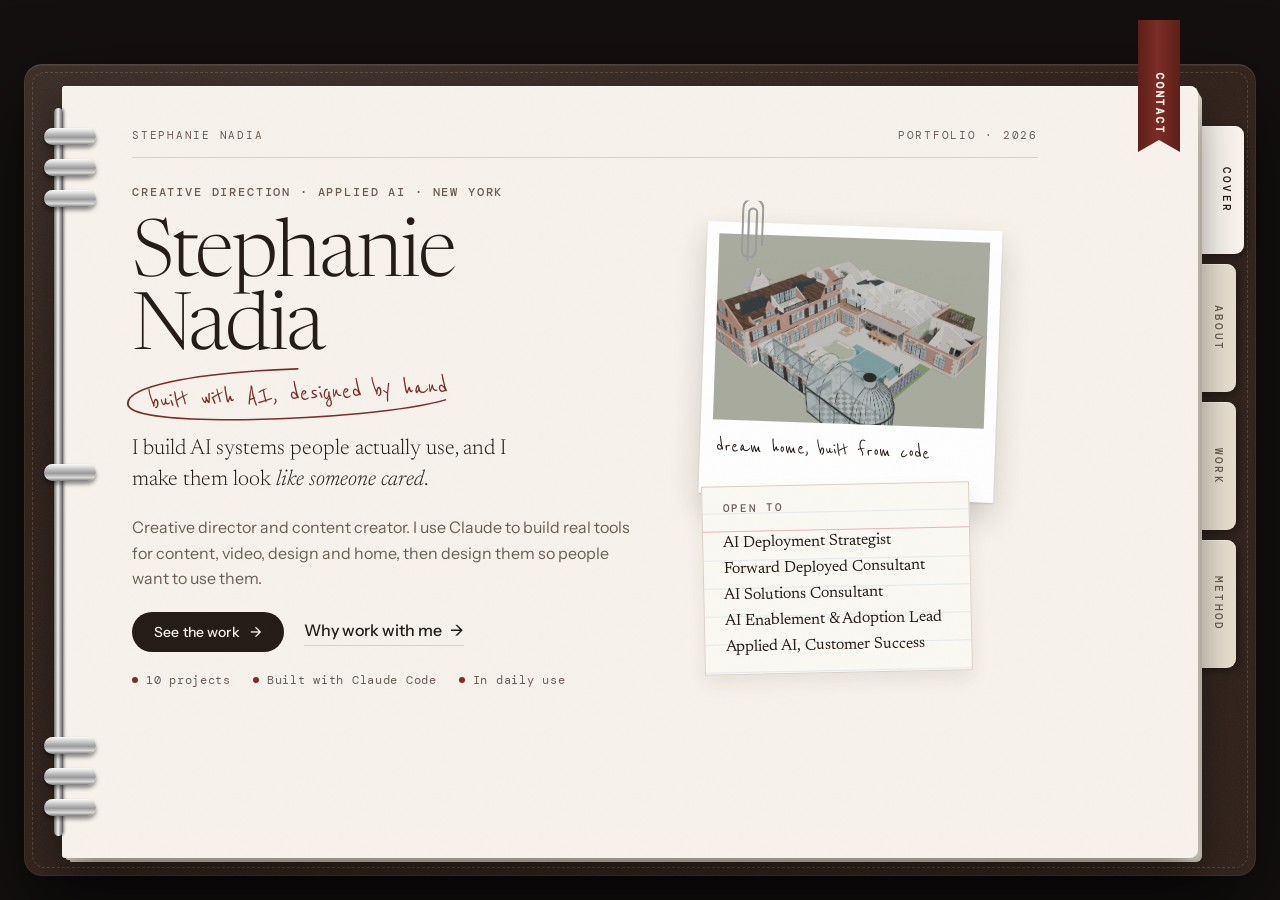
==== commit 36b46459: "Desktop walkthroughs, digest demo, Blender jar, cover fits one screen, LinkedIn Co-Authored-By: Clau" ====
--- a/index.html
+++ b/index.html
@@ -92,6 +92,13 @@
 .ribbon:hover{transform:translateY(5px)}
 .ribbon[aria-current="page"]{transform:translateY(10px)}
 /* video walkthroughs */
+.media.desk .screen{width:100%;border-radius:10px;overflow:hidden}
+.media.desk .chrome{display:flex;gap:6px;padding:10px 12px;background:#2a221d}
+.media.desk .chrome i{width:10px;height:10px;border-radius:50%;background:#5b4c42}
+.media.desk video{display:block;width:100%;aspect-ratio:16/10;background:#e9e1d3}
+.idea{margin-top:14px;max-width:62ch;font-family:var(--f-display);font-style:italic;font-size:1.12rem;color:var(--ink-2)}
+.scrollcue{display:block;width:46px;height:70px;margin:6px 0 0 30px;color:var(--pen);animation:cue 1.8s ease-in-out infinite}
+@keyframes cue{0%,100%{transform:translateY(0)}50%{transform:translateY(8px)}}
 .media{margin:0;display:grid;gap:14px;justify-items:center}
 .media .screen{background:#1d1714;box-shadow:0 24px 50px rgba(36,27,22,.28)}
 .media.phone .screen{width:min(300px,78%);padding:10px;border-radius:42px}
@@ -126,19 +133,36 @@
 .link .arr{display:inline-block;transition:transform .3s var(--ease)}
 
 /* ---------- cover ---------- */
-.cover{display:grid;grid-template-columns:1.25fr .85fr;gap:56px;align-items:start}
-.cover-l{min-width:0;display:grid;gap:28px}
+.cover{display:grid;grid-template-columns:1.25fr .8fr;gap:48px;align-items:center}
+.cover-l{min-width:0;display:grid;gap:20px}
 .namewrap{position:relative}
 .circled{position:relative;display:inline-block;padding:6px 18px;margin-top:6px;transform:rotate(-3deg)}
 .circled svg{position:absolute;inset:-8px -14px;width:calc(100% + 28px);height:calc(100% + 16px);overflow:visible}
 .circled path{fill:none;stroke:var(--pen);stroke-width:1.6;stroke-linecap:round;stroke-dasharray:420;stroke-dashoffset:0;animation:draw 1.4s .4s var(--ease) both}
 @keyframes draw{from{stroke-dashoffset:420}to{stroke-dashoffset:0}}
 .cta{display:flex;flex-wrap:wrap;gap:20px;align-items:center}
-.cover-r{position:relative;min-width:0;display:grid;gap:28px;padding-top:8px}
-.polaroid{position:relative;background:#fff;padding:12px 12px 62px;box-shadow:0 14px 30px rgba(36,27,22,.18),0 1px 2px rgba(36,27,22,.15);transform:rotate(2deg);transition:transform .5s var(--ease)}
+.cover-r{position:relative;min-width:0;display:grid;padding-top:8px}
+.cover-r .polaroid{width:88%;justify-self:end}
+.cover-r .card-index{width:80%;margin-top:-30px;z-index:2;padding:16px 20px 14px}
+.cover-r .card-index ul{font-size:1rem;line-height:26px}
+.cover-r .card-index h3{margin-bottom:16px}
+.pg[data-page=cover] .runhead{margin-bottom:28px}
+.pg[data-page=cover] .d1{font-size:clamp(2.8rem,6.2vw,5.4rem)}
+.pg[data-page=cover] .lede{font-size:clamp(1.15rem,1.7vw,1.4rem)}
+.pg[data-page=cover]{padding-bottom:40px}
+.pg[data-page=cover] .d1{font-size:clamp(2.6rem,min(6.2vw,9.5vh),5.4rem)}
+.cover-r .polaroid{width:min(88%,52vh)}
+@media (max-height:820px) and (min-width:721px){
+  .pg[data-page=cover]{padding-top:28px;padding-bottom:24px}
+  .pg[data-page=cover] .runhead{margin-bottom:18px;padding-bottom:12px}
+  .pg[data-page=cover] .facts{display:none}
+  .cover-l{gap:14px}
+  .pg[data-page=cover] .prose,.pg[data-page=cover] .cover-l > p.muted{font-size:.95rem}
+}
+.polaroid{position:relative;background:#fff;padding:12px 12px 74px;box-shadow:0 14px 30px rgba(36,27,22,.18),0 1px 2px rgba(36,27,22,.15);transform:rotate(2deg);transition:transform .5s var(--ease)}
 .polaroid:hover{transform:rotate(0) translateY(-4px)}
 .polaroid img{display:block;width:100%;aspect-ratio:16/11;object-fit:cover;filter:saturate(.92)}
-.polaroid figcaption{position:absolute;left:16px;right:16px;bottom:12px;font-family:var(--f-hand);font-size:1.45rem;color:var(--ink);line-height:1}
+.polaroid figcaption{position:absolute;left:16px;right:16px;bottom:36px;font-family:var(--f-hand);font-size:1.35rem;white-space:nowrap;color:var(--ink);line-height:1}
 .clip{position:absolute;top:-22px;left:34px;width:22px;height:64px;z-index:2}
 .card-index{position:relative;background:#FBF9F4;border:1px solid var(--rule);padding:22px 24px 20px;transform:rotate(-1.2deg);
   background-image:repeating-linear-gradient(transparent 0 27px,#E3EAF0 27px 28px);background-position:0 46px;box-shadow:0 8px 18px rgba(36,27,22,.08)}
@@ -510,7 +534,7 @@
               <figure class="polaroid">
                 <svg class="clip" viewBox="0 0 22 64" aria-hidden="true"><path d="M7 60 V12 a4 4 0 0 1 8 0 V50 a7 7 0 0 1 -14 0 V8 a10 10 0 0 1 20 0 V44" fill="none" stroke="#9c9c9c" stroke-width="2.2" stroke-linecap="round"/></svg>
                 <img src="assets/hs-aerial.jpg" alt="Aerial render of a brick Georgian house with a glass rotunda and pool court, generated in Blender">
-                <figcaption>the dream home, generated from code</figcaption>
+                <figcaption>dream home, built from code</figcaption>
               </figure>
               <div class="card-index">
                 <h3>Open to</h3>
@@ -539,6 +563,7 @@
             </div>
             <aside class="margin-note">
               <p class="hand">I learned the tools by building things I needed.</p>
+              <svg class="scrollcue" viewBox="0 0 46 70" fill="none" stroke="currentColor" stroke-width="2.2" stroke-linecap="round" stroke-linejoin="round" aria-hidden="true"><path d="M20 4c-6 14 8 22 2 36-3 7-4 13-3 22"/><path d="M9 52c4 4 7 8 10 12 3-5 7-9 12-12"/></svg>
             </aside>
           </div>
 
@@ -644,6 +669,7 @@
           <div class="contact-list">
             <div class="crow"><b>Email</b><span class="val" id="email">stephanienadiabeauty@gmail.com</span><button class="copy" id="copy" type="button">Copy</button></div>
             <div class="crow"><b>Instagram</b><a class="val" href="https://www.instagram.com/stephanienadia/" target="_blank" rel="noopener">@stephanienadia</a><span class="arr" aria-hidden="true">↗</span></div>
+            <div class="crow"><b>LinkedIn</b><a class="val" href="https://www.linkedin.com/in/stephanie-rampersad" target="_blank" rel="noopener">stephanie-rampersad</a><span class="arr" aria-hidden="true">↗</span></div>
             <div class="crow"><b>YouTube</b><a class="val" href="https://www.youtube.com/@stephanienadiavlogs" target="_blank" rel="noopener">@stephanienadiavlogs</a><span class="arr" aria-hidden="true">↗</span></div>
           </div>
           <span class="sig">thank you for reading, Stephanie</span>
@@ -734,7 +760,7 @@
 const CASES=[
 {id:'hub',vis:'hub',cat:'Marketing operations',title:'Content Hub',line:'My Notion workspace, rebuilt as a phone app for content, brand deals and money.',
  role:'Product owner, designer',tools:'Claude Code, Notion connector',status:'Daily use since July 2026',
- media:{kind:'phone',src:'hub-walkthrough.mp4',cap:'The real app, running on made-up sample data.'},
+ media:{kind:'desk',src:'hub-desktop.mp4',cap:'The real app, running on made-up sample data.'},
  problem:'Content, leads and deals were spread across a dozen Notion pages that didn’t work on a phone.',
  built:['Reads and writes my real Notion databases live','Content pipeline, brand-lead CRM, deal tracking','Daily AI trend report with one-tap idea capture'],
  flow:['Notion','Connector','Hub app','Back to Notion'],
@@ -791,9 +817,10 @@
  stats:[['3','rounds'],['60','words a game'],['1','phone']],
  lesson:'Small, delightful tools earn the trust that big ones need.',
  note:'game night, no paper required'},
-{id:'house',vis:'house',cat:'Operations',title:'Family Meeting System',line:'A weekly meeting tool that turns ten-year goals into this week’s three priorities.',
+{id:'house',vis:'house',cat:'Operations',title:'Family Meeting System',line:'Ten-year goals become three big rocks a week, with small tasks filling the gaps.',
  role:'Co-owner, designer',tools:'Claude Code, Google Calendar connector',status:'Every Tuesday, two users',
- media:{kind:'phone',src:'family-walkthrough.mp4',cap:'The real tool with invented data and changed names.'},
+ media:{kind:'desk',src:'family-desktop.mp4',cap:'The real tool with invented data and changed names.'},
+ idea:'The jar model: three big rocks are the week’s must-dos and go in first. Pebbles are the small tasks that fill the gaps around them.',
  problem:'Long-term goals on paper, and a week that ignored them.',
  built:['Goal ladder: ten years down to this week','A guided meeting that records what we agreed','Daily view per person, optional calendar push'],
  flow:['Big goals','Tuesday meeting','3 rocks + pebbles','Each day'],
@@ -802,6 +829,7 @@
  lesson:'Adoption beats features. Remove what people won’t use.',
  note:'designed for two very different users'},
 {id:'digest',vis:'digest',cat:'Automation',title:'Morning Digest',line:'A one-page plan for my day, written at 6 AM by a cloud agent.',
+ media:{kind:'desk',src:'digest-desktop.mp4',cap:'A real edition with an invented day.'},
  role:'Designer, operator',tools:'Scheduled Claude agents, Notion, Google Calendar',status:'Runs every morning',
  problem:'Planning the day meant checking four apps before the kids woke up.',
  built:['Reads 11 calendars, tasks and my content plan','Writes must-dos, flexible blocks and tonight’s prep','Rules I edit in plain English'],
@@ -839,13 +867,13 @@
 /* ---------- render cases ---------- */
 const casesEl=document.getElementById('cases');
 casesEl.innerHTML=CASES.map((c,i)=>{const n=CASES[(i+1)%CASES.length];
- const media=c.media?`<section class="block"><h2>See it in use</h2><figure class="media ${c.media.kind}"><div class="screen"><video src="assets/${c.media.src}" muted loop playsinline preload="metadata" ${c.media.kind==='wide'?'controls':''}></video></div><figcaption>${c.media.cap}</figcaption></figure></section>`:'';
+ const media=c.media?`<section class="block"><h2>See it in use</h2><figure class="media ${c.media.kind}"><div class="screen">${c.media.kind==='desk'?'<div class="chrome"><i></i><i></i><i></i></div>':''}<video src="assets/${c.media.src}" muted loop playsinline preload="metadata" ${c.media.kind==='wide'?'controls':''}></video></div><figcaption>${c.media.cap}</figcaption></figure></section>`:'';
  return `<section class="pg" data-page="${c.id}" data-tab="work" aria-label="${c.title}" hidden>
  <div class="runhead"><span>Work · ${c.cat}</span><span>${String(i+1).padStart(2,'0')} of ${String(CASES.length).padStart(2,'0')}</span></div>
  <a class="back" href="#work"><span>←</span> All work</a>
- <div class="case-head"><span class="eyebrow">${c.cat}</span><h2 class="d2">${c.title}</h2><p class="lede">${c.line}</p>${c.try?`<a class="btn" style="justify-self:start" href="${c.try}" target="_blank" rel="noopener">Try it live <span class="arr">↗</span></a>`:''}</div>
+ <div class="case-head"><span class="eyebrow">${c.cat}</span><h2 class="d2">${c.title}</h2><p class="lede">${c.line}</p>${c.try?`<a class="btn trylive" style="justify-self:start" href="${c.try}" target="_blank" rel="noopener">Try it live <span class="arr">↗</span></a>`:''}</div>
  <div class="meta"><div><b>My role</b><span>${c.role}</span></div><div><b>Built with</b><span>${c.tools}</span></div><div><b>Status</b><span>${c.status}</span></div></div>
- <figure class="hero play">${VIS[c.vis]()}</figure>
+ <figure class="hero play">${VIS[c.vis]()}</figure>${c.idea?`<p class="idea">${c.idea}</p>`:''}
  <div class="stats">${c.stats.map(s=>`<div class="stat"><b>${s[0]}</b><span>${s[1]}</span></div>`).join('')}</div>
  ${media}
  <section class="block twocol"><div><h2 class="d3" style="margin-bottom:14px">The problem</h2><p class="lede">${c.problem}</p></div><aside class="margin-note"><p class="hand">${c.note}</p></aside></section>
@@ -909,6 +937,8 @@
 document.querySelectorAll('.tile').forEach(t=>{const v=t.querySelector('video');if(!v)return;
   t.addEventListener('mouseenter',()=>{v.currentTime=0;v.play().catch(()=>{})});
   t.addEventListener('mouseleave',()=>{v.pause();if(v.duration)v.currentTime=v.duration-.05});});
+/* live app links only work on the real site, not inside a preview */
+if(!/stephanienadia\.com$|github\.io$/.test(location.hostname))document.querySelectorAll('.trylive').forEach(a=>a.hidden=true);
 /* copy email */
 const copyBtn=document.getElementById('copy');
 copyBtn.addEventListener('click',()=>{
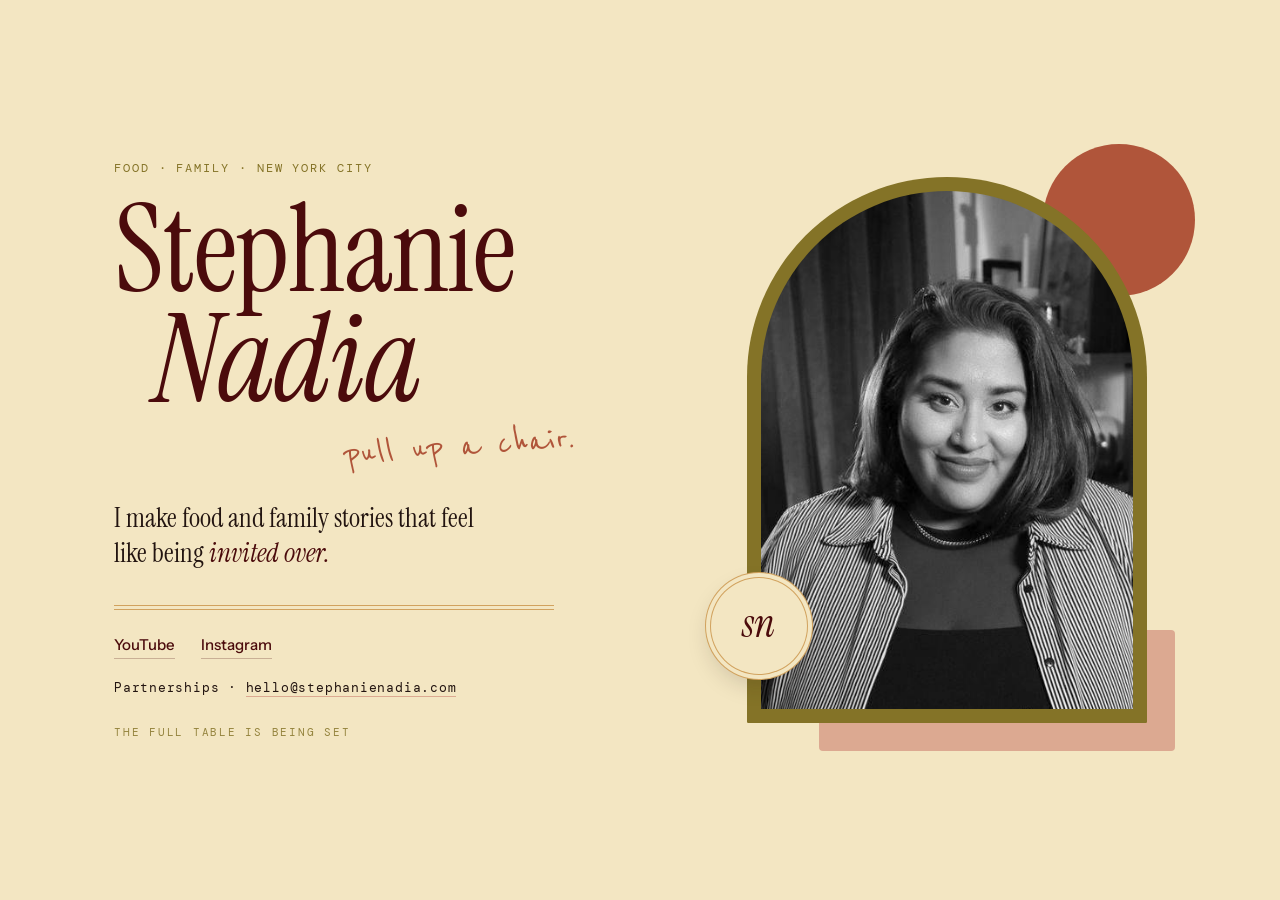
==== commit 1610155b: "Move AI portfolio to /ai; SN holding page at root; redirect old app links Co-Authored-By: Claude Opu" ====
--- a/index.html
+++ b/index.html
@@ -3,954 +3,89 @@
 <head>
 <meta charset="utf-8">
 <meta name="viewport" content="width=device-width, initial-scale=1, viewport-fit=cover">
-<title>Stephanie Nadia Portfolio</title>
-<meta name="description" content="Stephanie Nadia: creative director building AI systems people actually use.">
+<title>Stephanie Nadia</title>
+<meta name="description" content="Stephanie Nadia. Food and family stories from New York City. Pull up a chair.">
 <link rel="preconnect" href="https://fonts.googleapis.com">
 <link rel="preconnect" href="https://fonts.gstatic.com" crossorigin>
-<link rel="stylesheet" href="https://fonts.googleapis.com/css2?family=Newsreader:ital,opsz,wght@0,6..72,300..600;1,6..72,300..500&family=Instrument+Sans:wght@400;500;600&family=DM+Mono:wght@400;500&family=Reenie+Beanie&display=swap">
+<link rel="stylesheet" href="https://fonts.googleapis.com/css2?family=Instrument+Serif:ital@0;1&family=Instrument+Sans:wght@400;500&family=DM+Mono:wght@400&family=Reenie+Beanie&display=swap">
 <style>
-/* Layout: a leather ring binder on a dark desk. Rings left, index tabs right, one paper page that scrolls. Projects open as pages inside the Work tab. */
 :root{
-  --desk:#141010;
-  --leather:#3A2A22;
-  --leather-hi:#4A372D;
-  --paper:#F7F3EC;
-  --stock:#E8DFD0;
-  --ink:#241B16;
-  --ink-2:#6A5D54;
-  --rule:#DCD2C3;
-  --pen:#7B2D26;
-  --soft-1:#EADFCF; --soft-2:#DCCDB8; --soft-3:#C9B59C; --soft-4:#A98F72;
-  --f-display:"Newsreader", "Iowan Old Style", Georgia, serif;
-  --f-body:"Instrument Sans", "Avenir Next", "Helvetica Neue", Arial, sans-serif;
-  --f-mono:"DM Mono", ui-monospace, Menlo, monospace;
-  --f-hand:"Reenie Beanie", "Bradley Hand", "Segoe Print", cursive;
-  --ease:cubic-bezier(.2,.8,.2,1);
+  --butter:#F3E6C2; --velvet:#847327; --terracotta:#B0553A; --blush:#DCA991;
+  --honey:#D1A25E; --merlot:#4B0B0C; --espresso:#221410;
+  --serif:'Instrument Serif',Georgia,'Times New Roman',serif;
+  --sans:'Instrument Sans',-apple-system,'Helvetica Neue',Arial,sans-serif;
+  --mono:'DM Mono',ui-monospace,Menlo,monospace;
+  --hand:'Reenie Beanie','Bradley Hand',cursive;
   color-scheme:light;
 }
 *{box-sizing:border-box}
 html,body{height:100%}
-body{margin:0;background:var(--desk);color:var(--ink);font-family:var(--f-body);font-size:16px;line-height:1.6;-webkit-font-smoothing:antialiased;overflow:hidden}
+body{margin:0;background:var(--butter);color:var(--espresso);font:400 16px/1.55 var(--sans);-webkit-font-smoothing:antialiased}
 a{color:inherit}
-:focus-visible{outline:2px solid var(--pen);outline-offset:3px;border-radius:3px}
+.page{min-height:100%;display:grid;grid-template-columns:minmax(0,1.1fr) minmax(0,.9fr);align-items:center;gap:clamp(32px,6vw,96px);
+  max-width:1180px;margin:0 auto;padding-inline:clamp(20px,5vw,64px);padding-block:clamp(32px,6vh,72px)}
+.label{font:400 12px/1 var(--mono);letter-spacing:.16em;text-transform:uppercase;color:var(--velvet)}
+h1{font:400 clamp(64px,9.5vw,132px)/.9 var(--serif);color:var(--merlot);margin:22px 0 0;letter-spacing:-.01em}
+h1 i{display:block;padding-left:.32em}
+.hand{font:400 clamp(30px,3.4vw,42px)/1 var(--hand);color:var(--terracotta);transform:rotate(-4deg);display:inline-block;margin:10px 0 0 clamp(120px,18vw,260px)}
+.lede{font:400 clamp(22px,2.1vw,27px)/1.3 var(--serif);color:var(--espresso);max-width:30ch;margin:34px 0 0}
+.lede i{color:var(--merlot)}
+.rule{height:0;border-top:1px solid var(--honey);border-bottom:1px solid var(--honey);padding-top:3px;margin:34px 0 22px;max-width:440px}
+.links{display:flex;flex-wrap:wrap;gap:10px 26px;list-style:none;margin:0;padding:0}
+.links a{font:500 15px/1 var(--sans);text-decoration:none;color:var(--merlot);border-bottom:1px solid rgba(75,11,12,.25);padding-bottom:4px;transition:border-color .2s,color .2s}
+.links a:hover{color:var(--terracotta);border-color:var(--terracotta)}
+.mail{margin:22px 0 0;font:400 13px/1.4 var(--mono);letter-spacing:.06em;color:var(--espresso)}
+.mail a{text-decoration:none;border-bottom:1px solid var(--blush)}
+.soon{margin:30px 0 0;font:400 11px/1 var(--mono);letter-spacing:.16em;text-transform:uppercase;color:var(--velvet);opacity:.85}
 
-/* ---------- desk + binder ---------- */
-.desk{height:100%;display:grid;place-items:center;padding:64px 24px 24px}
-.binder{position:relative;width:min(1240px,100%);height:min(920px,100%);border-radius:18px;padding:22px 58px 18px 18px;
-  background:
-    radial-gradient(120% 80% at 20% 0%,rgba(255,255,255,.07),transparent 60%),
-    url("data:image/svg+xml,%3Csvg xmlns='http://www.w3.org/2000/svg' width='220' height='220'%3E%3Cfilter id='n'%3E%3CfeTurbulence type='fractalNoise' baseFrequency='.9' numOctaves='3' stitchTiles='stitch'/%3E%3CfeColorMatrix values='0 0 0 0 0 0 0 0 0 0 0 0 0 0 0 0 0 0 .22 0'/%3E%3C/filter%3E%3Crect width='100%25' height='100%25' filter='url(%23n)'/%3E%3C/svg%3E"),
-    var(--leather);
-  box-shadow:0 30px 80px rgba(0,0,0,.6),inset 0 0 0 1px rgba(255,255,255,.05),inset 0 2px 0 rgba(255,255,255,.06);
-  display:grid;grid-template-columns:34px 1fr;}
-.binder::before{content:"";position:absolute;inset:8px;border-radius:13px;border:1.5px dashed rgba(232,214,190,.18);pointer-events:none}
+/* the arch */
+.frame{position:relative;justify-self:center;width:min(100%,400px)}
+.arch{position:relative;aspect-ratio:3/4.1;max-width:100%;border-radius:999px 999px 6px 6px;background:var(--velvet);padding:14px;z-index:1}
+.arch img{display:block;width:100%;height:100%;object-fit:cover;object-position:50% 20%;border-radius:999px 999px 2px 2px}
+.sun{position:absolute;width:38%;aspect-ratio:1;border-radius:50%;background:var(--terracotta);top:-6%;right:-12%;z-index:0}
+.seal{position:absolute;left:-9%;bottom:9%;z-index:2;width:96px;height:96px;border-radius:50%;background:var(--butter);
+  display:grid;place-items:center;box-shadow:0 0 0 1px var(--honey),0 0 0 5px var(--butter),0 0 0 6px var(--honey),0 10px 24px rgba(34,20,16,.18)}
+.seal span{font:italic 400 40px/1 var(--serif);color:var(--merlot);transform:translateY(-3px)}
+.blush{position:absolute;inset:auto -7% -5% 18%;height:22%;background:var(--blush);border-radius:4px;z-index:0}
 
-/* rings */
-.rail{position:relative;z-index:3;display:flex;flex-direction:column;justify-content:space-between;padding:42px 0}
-.rail::before{content:"";position:absolute;left:12px;top:22px;bottom:22px;width:9px;border-radius:5px;
-  background:linear-gradient(90deg,#6f6f6f,#f3f3f3 45%,#a4a4a4 70%,#5d5d5d);box-shadow:1px 0 3px rgba(0,0,0,.5)}
-.rgroup{display:flex;flex-direction:column;gap:14px}
-.ring{position:relative;width:52px;height:17px;margin-left:2px;border-radius:999px;border:4px solid transparent;
-  background:linear-gradient(transparent,transparent) padding-box,linear-gradient(180deg,#fbfbfb,#9a9a9a 55%,#d9d9d9 80%,#7a7a7a) border-box;
-  box-shadow:0 3px 4px rgba(0,0,0,.45)}
-
-/* the page */
-.sheet{position:relative;z-index:2;margin-left:-14px;border-radius:3px 8px 8px 3px;background:var(--paper);
-  box-shadow:0 1px 0 rgba(255,255,255,.6) inset,0 18px 40px rgba(0,0,0,.45),3px 3px 0 -1px #e9e2d6,6px 6px 0 -2px #ddd4c6;
-  perspective:2200px;min-width:0;overflow:hidden}
-.sheet::before{content:"";position:absolute;inset:0;pointer-events:none;z-index:1;opacity:.5;
-  background:url("data:image/svg+xml,%3Csvg xmlns='http://www.w3.org/2000/svg' width='200' height='200'%3E%3Cfilter id='p'%3E%3CfeTurbulence type='fractalNoise' baseFrequency='.75' numOctaves='2' stitchTiles='stitch'/%3E%3CfeColorMatrix values='0 0 0 0 .3 0 0 0 0 .25 0 0 0 0 .2 0 0 0 .06 0'/%3E%3C/filter%3E%3Crect width='100%25' height='100%25' filter='url(%23p)'/%3E%3C/svg%3E")}
-.holes{position:absolute;left:11px;top:0;bottom:0;z-index:2;display:flex;flex-direction:column;justify-content:space-between;padding:46px 0;pointer-events:none}
-.holes span{display:block;width:10px;height:10px;border-radius:50%;background:#2c211b;box-shadow:inset 0 1px 2px rgba(0,0,0,.6)}
-.holes div{display:flex;flex-direction:column;gap:21px}
-.scroller{position:absolute;inset:0;overflow-y:auto;overflow-x:hidden;scroll-behavior:smooth;overscroll-behavior:contain;z-index:0}
-.pg{padding:44px 64px 88px 70px;max-width:1040px}
-.pg[hidden]{display:none}
-.pg.turn-in{animation:pageIn .5s var(--ease) both}
-@keyframes pageIn{from{opacity:0;transform:translateX(14px)}to{opacity:1;transform:none}}
-.leaf{position:absolute;inset:0;z-index:4;background:var(--paper);overflow:hidden;transform-origin:left center;
-  animation:leafTurn .62s cubic-bezier(.45,.05,.25,1) forwards;box-shadow:0 0 30px rgba(0,0,0,.25);pointer-events:none}
-.leaf::after{content:"";position:absolute;inset:0;background:linear-gradient(90deg,rgba(0,0,0,0),rgba(40,25,15,.28));animation:leafShade .62s ease forwards}
-@keyframes leafTurn{0%{transform:rotateY(0)}100%{transform:rotateY(-96deg)}}
-@keyframes leafShade{from{opacity:0}to{opacity:1}}
-
-/* tabs */
-.tabs{position:absolute;right:14px;top:62px;bottom:62px;z-index:1;display:flex;flex-direction:column;gap:10px}
-.tab{appearance:none;border:0;cursor:pointer;width:44px;flex:0 1 128px;min-height:72px;padding:0 0 0 8px;border-radius:0 9px 9px 0;
-  background:var(--stock);color:var(--ink-2);font:500 11px/1 var(--f-mono);letter-spacing:.2em;text-transform:uppercase;
-  writing-mode:vertical-rl;box-shadow:3px 3px 8px rgba(0,0,0,.35),inset 0 1px 0 rgba(255,255,255,.5);
-  transform:translateX(-6px);transition:transform .35s var(--ease),background .25s,color .25s}
-.tab:hover{transform:translateX(0);color:var(--ink)}
-.tab[aria-current="page"]{background:var(--paper);color:var(--ink);transform:translateX(2px)}
-
-/* contact ribbon: a bookmark tucked between the pages */
-.ribbon{position:absolute;z-index:3;top:-44px;right:76px;width:42px;height:132px;border:0;padding:0 0 18px;cursor:pointer;
-  display:flex;align-items:center;justify-content:flex-end;
-  background:linear-gradient(90deg,#5E1F19,var(--pen) 45%,#5E1F19);color:#FFF3E6;font:600 11px/1 var(--f-mono);letter-spacing:.16em;text-transform:uppercase;
-  writing-mode:vertical-rl;box-shadow:0 6px 14px rgba(0,0,0,.35);transition:transform .35s var(--ease);
-  clip-path:polygon(0 0,100% 0,100% 100%,50% calc(100% - 12px),0 100%)}
-.ribbon:hover{transform:translateY(5px)}
-.ribbon[aria-current="page"]{transform:translateY(10px)}
-/* video walkthroughs */
-.media.desk .screen{width:100%;border-radius:10px;overflow:hidden}
-.media.desk .chrome{display:flex;gap:6px;padding:10px 12px;background:#2a221d}
-.media.desk .chrome i{width:10px;height:10px;border-radius:50%;background:#5b4c42}
-.media.desk video{display:block;width:100%;aspect-ratio:16/10;background:#e9e1d3}
-.idea{margin-top:14px;max-width:62ch;font-family:var(--f-display);font-style:italic;font-size:1.12rem;color:var(--ink-2)}
-.scrollcue{display:block;width:46px;height:70px;margin:6px 0 0 30px;color:var(--pen);animation:cue 1.8s ease-in-out infinite}
-@keyframes cue{0%,100%{transform:translateY(0)}50%{transform:translateY(8px)}}
-.media{margin:0;display:grid;gap:14px;justify-items:center}
-.media .screen{background:#1d1714;box-shadow:0 24px 50px rgba(36,27,22,.28)}
-.media.phone .screen{width:min(300px,78%);padding:10px;border-radius:42px}
-.media.phone video{display:block;width:100%;aspect-ratio:600/1298;object-fit:cover;border-radius:32px;background:#e9e1d3}
-.media.wide .screen{width:100%;border-radius:8px;overflow:hidden}
-.media.wide video{display:block;width:100%;aspect-ratio:16/9;background:#000}
-.media figcaption{font:400 12px/1.5 var(--f-mono);letter-spacing:.04em;color:var(--ink-2);text-align:center;max-width:52ch}
-
-/* ---------- type ---------- */
-.runhead{display:flex;justify-content:space-between;gap:16px;font:400 11px/1 var(--f-mono);letter-spacing:.16em;text-transform:uppercase;color:var(--ink-2);padding-bottom:16px;border-bottom:1px solid var(--rule);margin-bottom:48px}
-.eyebrow{font:500 11.5px/1.3 var(--f-mono);letter-spacing:.16em;text-transform:uppercase;color:var(--ink-2)}
-h1,h2,h3{font-family:var(--f-display);font-weight:400;margin:0;text-wrap:balance;letter-spacing:-.01em}
-.d1{font-size:clamp(3.2rem,8vw,7.2rem);line-height:.92;font-weight:300;letter-spacing:-.025em}
-.d2{font-size:clamp(2.4rem,5vw,4.2rem);line-height:1;font-weight:300;letter-spacing:-.02em}
-.d3{font-size:clamp(1.6rem,2.6vw,2.1rem);line-height:1.15}
-.lede{font-family:var(--f-display);font-size:clamp(1.25rem,2vw,1.6rem);line-height:1.4;font-weight:300;color:var(--ink);max-width:34ch}
-.lede em{font-style:italic}
-p{margin:0}
-.prose{max-width:64ch;display:grid;gap:1em;color:var(--ink)}
-.muted{color:var(--ink-2)}
-.hand{font-family:var(--f-hand);color:var(--pen);font-size:1.75rem;line-height:1.05}
-section.block{margin-top:72px}
-section.block > h2{font-size:clamp(1.7rem,3vw,2.3rem);margin-bottom:24px}
-
-/* buttons */
-.btn{display:inline-flex;align-items:center;gap:10px;padding:13px 22px;border-radius:999px;background:var(--ink);color:var(--paper);text-decoration:none;font:500 14px/1 var(--f-body);letter-spacing:.01em;transition:transform .3s var(--ease),box-shadow .3s}
-.btn:hover{transform:translateY(-2px);box-shadow:0 8px 18px rgba(36,27,22,.25)}
-.btn .arr{transition:transform .3s var(--ease)}
-.btn:hover .arr,.link:hover .arr{transform:translateX(4px)}
-.link{display:inline-flex;gap:8px;align-items:center;text-decoration:none;font-weight:500;border-bottom:1px solid var(--rule);padding-bottom:2px;transition:border-color .2s}
-.link:hover{border-color:var(--ink)}
-.link .arr{display:inline-block;transition:transform .3s var(--ease)}
-
-/* ---------- cover ---------- */
-.cover{display:grid;grid-template-columns:1.25fr .8fr;gap:48px;align-items:center}
-.cover-l{min-width:0;display:grid;gap:20px}
-.namewrap{position:relative}
-.circled{position:relative;display:inline-block;padding:6px 18px;margin-top:6px;transform:rotate(-3deg)}
-.circled svg{position:absolute;inset:-8px -14px;width:calc(100% + 28px);height:calc(100% + 16px);overflow:visible}
-.circled path{fill:none;stroke:var(--pen);stroke-width:1.6;stroke-linecap:round;stroke-dasharray:420;stroke-dashoffset:0;animation:draw 1.4s .4s var(--ease) both}
-@keyframes draw{from{stroke-dashoffset:420}to{stroke-dashoffset:0}}
-.cta{display:flex;flex-wrap:wrap;gap:20px;align-items:center}
-.cover-r{position:relative;min-width:0;display:grid;padding-top:8px}
-.cover-r .polaroid{width:88%;justify-self:end}
-.cover-r .card-index{width:80%;margin-top:-30px;z-index:2;padding:16px 20px 14px}
-.cover-r .card-index ul{font-size:1rem;line-height:26px}
-.cover-r .card-index h3{margin-bottom:16px}
-.pg[data-page=cover] .runhead{margin-bottom:28px}
-.pg[data-page=cover] .d1{font-size:clamp(2.8rem,6.2vw,5.4rem)}
-.pg[data-page=cover] .lede{font-size:clamp(1.15rem,1.7vw,1.4rem)}
-.pg[data-page=cover]{padding-bottom:40px}
-.pg[data-page=cover] .d1{font-size:clamp(2.6rem,min(6.2vw,9.5vh),5.4rem)}
-.cover-r .polaroid{width:min(88%,52vh)}
-@media (max-height:820px) and (min-width:721px){
-  .pg[data-page=cover]{padding-top:28px;padding-bottom:24px}
-  .pg[data-page=cover] .runhead{margin-bottom:18px;padding-bottom:12px}
-  .pg[data-page=cover] .facts{display:none}
-  .cover-l{gap:14px}
-  .pg[data-page=cover] .prose,.pg[data-page=cover] .cover-l > p.muted{font-size:.95rem}
+@media (max-width:820px){
+  .page{grid-template-columns:1fr;gap:28px;align-content:start}
+  .frame{order:-1;width:min(62vw,260px);margin-top:12px}
+  .seal{width:72px;height:72px}.seal span{font-size:30px}
+  .hand{margin-left:clamp(90px,30vw,180px)}
+  .lede{margin-top:24px}
 }
-.polaroid{position:relative;background:#fff;padding:12px 12px 74px;box-shadow:0 14px 30px rgba(36,27,22,.18),0 1px 2px rgba(36,27,22,.15);transform:rotate(2deg);transition:transform .5s var(--ease)}
-.polaroid:hover{transform:rotate(0) translateY(-4px)}
-.polaroid img{display:block;width:100%;aspect-ratio:16/11;object-fit:cover;filter:saturate(.92)}
-.polaroid figcaption{position:absolute;left:16px;right:16px;bottom:36px;font-family:var(--f-hand);font-size:1.35rem;white-space:nowrap;color:var(--ink);line-height:1}
-.clip{position:absolute;top:-22px;left:34px;width:22px;height:64px;z-index:2}
-.card-index{position:relative;background:#FBF9F4;border:1px solid var(--rule);padding:22px 24px 20px;transform:rotate(-1.2deg);
-  background-image:repeating-linear-gradient(transparent 0 27px,#E3EAF0 27px 28px);background-position:0 46px;box-shadow:0 8px 18px rgba(36,27,22,.08)}
-.card-index::before{content:"";position:absolute;left:0;right:0;top:44px;height:1px;background:#E6B7B0}
-.card-index h3{font:500 11px/1 var(--f-mono);letter-spacing:.16em;text-transform:uppercase;color:var(--ink-2);margin-bottom:22px}
-.card-index ul{list-style:none;margin:0;padding:0;font-family:var(--f-display);font-size:1.12rem;line-height:28px}
-.facts{display:flex;flex-wrap:wrap;gap:8px 22px;font:400 12px/1.4 var(--f-mono);letter-spacing:.06em;color:var(--ink-2)}
-.facts span::before{content:"";display:inline-block;width:6px;height:6px;border-radius:50%;background:var(--pen);margin-right:8px;vertical-align:1px}
-
-/* ---------- about ---------- */
-.twocol{display:grid;grid-template-columns:1fr 240px;gap:56px;align-items:start}
-.twocol > *{min-width:0}
-.margin-note{position:sticky;top:24px;display:grid;gap:16px;padding-top:6px}
-.margin-note .hand{transform:rotate(-2deg)}
-.reasons{display:grid;gap:0;border-top:1px solid var(--rule)}
-.reason{display:grid;grid-template-columns:minmax(160px,.8fr) 2fr;gap:28px;padding:22px 0;border-bottom:1px solid var(--rule)}
-.reason h3{font-size:1.35rem;line-height:1.25}
-.reason p{color:var(--ink-2);max-width:56ch}
-.fit{width:100%;border-collapse:collapse;font-size:.98rem}
-.fit-wrap{overflow-x:auto}
-.fit th{font:500 11px/1.3 var(--f-mono);letter-spacing:.14em;text-transform:uppercase;color:var(--ink-2);text-align:left;padding:0 18px 12px 0;border-bottom:1px solid var(--ink)}
-.fit td{padding:16px 18px 16px 0;border-bottom:1px solid var(--rule);vertical-align:top}
-.fit td:first-child{font-family:var(--f-display);font-size:1.15rem;width:30%;white-space:nowrap}
-.fit td:last-child{color:var(--ink-2)}
-.cv{display:grid;gap:18px}
-.cv div{display:grid;grid-template-columns:150px 1fr;gap:20px;padding-bottom:18px;border-bottom:1px solid var(--rule)}
-.cv b{font:500 11.5px/1.5 var(--f-mono);letter-spacing:.12em;text-transform:uppercase;color:var(--ink-2)}
-
-/* ---------- work grid ---------- */
-.grid{display:grid;grid-template-columns:repeat(2,minmax(0,1fr));gap:44px 34px;margin-top:44px}
-.tile{display:grid;gap:16px;text-decoration:none;color:inherit;outline:none}
-.frame{position:relative;margin:0;aspect-ratio:16/10;background:var(--soft-1);border-radius:6px;overflow:hidden;
-  box-shadow:0 1px 0 rgba(36,27,22,.06),0 0 0 1px rgba(36,27,22,.07);transition:transform .55s var(--ease),box-shadow .55s var(--ease)}
-.tile:hover .frame,.tile:focus-visible .frame{transform:translateY(-6px) scale(1.012);box-shadow:0 22px 40px rgba(36,27,22,.18),0 0 0 1px rgba(36,27,22,.08)}
-.tile:focus-visible .frame{outline:2px solid var(--pen);outline-offset:4px}
-.cap{display:grid;gap:6px}
-.cap .eyebrow{font-size:10.5px}
-.cap h3{font-size:1.65rem;line-height:1.1}
-.cap p{color:var(--ink-2);font-size:.98rem;max-width:46ch}
-.more{display:inline-flex;gap:8px;align-items:center;font:500 12px/1 var(--f-mono);letter-spacing:.12em;text-transform:uppercase;color:var(--ink);opacity:.55;transition:opacity .3s,gap .3s var(--ease)}
-.tile:hover .more,.tile:focus-visible .more{opacity:1;gap:14px}
-
-/* ---------- case ---------- */
-.back{display:inline-flex;gap:10px;align-items:center;text-decoration:none;font:500 12px/1 var(--f-mono);letter-spacing:.14em;text-transform:uppercase;color:var(--ink-2);margin-bottom:34px;transition:color .2s,gap .3s var(--ease)}
-.back:hover{color:var(--ink);gap:14px}
-.case-head{display:grid;gap:18px;max-width:880px}
-.meta{display:grid;grid-template-columns:repeat(3,minmax(0,1fr));gap:20px;margin-top:34px;padding:18px 0;border-top:1px solid var(--rule);border-bottom:1px solid var(--rule)}
-.meta div{min-width:0}
-.meta b{display:block;font:500 10.5px/1.4 var(--f-mono);letter-spacing:.14em;text-transform:uppercase;color:var(--ink-2);margin-bottom:6px}
-.meta span{font-size:.95rem}
-.hero{margin:40px 0 0;aspect-ratio:16/9;border-radius:8px;overflow:hidden;background:var(--soft-1);box-shadow:0 0 0 1px rgba(36,27,22,.07)}
-.stats{display:grid;grid-template-columns:repeat(3,minmax(0,1fr));gap:24px;margin-top:44px}
-.stat{border-top:1px solid var(--ink);padding-top:14px;min-width:0}
-.stat b{display:block;font-family:var(--f-display);font-weight:300;font-size:clamp(2rem,4vw,3.1rem);line-height:1;letter-spacing:-.02em;font-variant-numeric:tabular-nums}
-.stat span{display:block;margin-top:8px;color:var(--ink-2);font-size:.92rem}
-.built{list-style:none;margin:0;padding:0;display:grid;gap:14px;max-width:64ch}
-.built li{position:relative;padding-left:28px}
-.built li::before{content:"";position:absolute;left:0;top:.72em;width:14px;height:1px;background:var(--ink)}
-.flow{display:flex;flex-wrap:wrap;align-items:center;gap:10px}
-.flow span{padding:9px 14px;border:1px solid var(--rule);border-radius:999px;background:#FBF9F4;font-size:.9rem;white-space:nowrap}
-.flow i{font-style:normal;color:var(--ink-2)}
-.decisions{display:grid;grid-template-columns:repeat(3,minmax(0,1fr));gap:20px}
-.dec{background:#FBF9F4;border:1px solid var(--rule);border-radius:6px;padding:22px;display:grid;gap:10px;align-content:start;min-width:0}
-.dec h3{font-size:1.25rem;line-height:1.2}
-.dec p{color:var(--ink-2);font-size:.95rem}
-.quote{font-family:var(--f-display);font-style:italic;font-weight:300;font-size:clamp(1.35rem,2.4vw,1.85rem);line-height:1.35;max-width:36ch;padding-left:24px;border-left:2px solid var(--pen)}
-.gallery{display:grid;grid-template-columns:repeat(3,minmax(0,1fr));gap:18px}
-.gallery figure{margin:0;display:grid;gap:8px}
-.gallery img{width:100%;aspect-ratio:16/10;object-fit:cover;border-radius:4px;background:var(--soft-1);box-shadow:0 0 0 1px rgba(36,27,22,.07);transition:transform .5s var(--ease)}
-.gallery figure:hover img{transform:scale(1.02)}
-.gallery figcaption{font:400 11px/1.4 var(--f-mono);letter-spacing:.06em;color:var(--ink-2)}
-.nextcase{display:flex;justify-content:space-between;align-items:end;gap:20px;margin-top:80px;padding-top:24px;border-top:1px solid var(--ink);text-decoration:none}
-.nextcase h3{font-size:clamp(1.6rem,3vw,2.4rem);transition:transform .4s var(--ease)}
-.nextcase:hover h3{transform:translateX(8px)}
-
-/* ---------- method ---------- */
-.steps{list-style:none;margin:0;padding:0;display:grid;grid-template-columns:repeat(3,minmax(0,1fr));gap:34px 28px}
-.steps li{display:grid;gap:8px;align-content:start;padding-top:14px;border-top:1px solid var(--ink)}
-.steps .n{font:500 11px/1 var(--f-mono);letter-spacing:.14em;color:var(--pen)}
-.steps h3{font-size:1.4rem}
-.steps p{color:var(--ink-2);font-size:.96rem}
-.guard{display:grid;grid-template-columns:repeat(2,minmax(0,1fr));gap:0 40px}
-.guard div{padding:18px 0;border-bottom:1px solid var(--rule);display:grid;gap:4px}
-.guard b{font-family:var(--f-display);font-weight:400;font-size:1.2rem}
-.guard span{color:var(--ink-2);font-size:.95rem}
-.chips{display:flex;flex-wrap:wrap;gap:8px}
-.chips span{padding:7px 13px;border-radius:999px;background:var(--stock);font:400 12.5px/1.2 var(--f-mono);letter-spacing:.02em}
-.weeks{display:grid;grid-template-columns:repeat(4,minmax(0,1fr));gap:16px}
-.week{position:relative;background:#FBF9F4;border:1px solid var(--rule);border-radius:6px;padding:20px;display:grid;gap:8px;align-content:start;min-width:0}
-.week .eyebrow{color:var(--pen)}
-.week h3{font-size:1.25rem}
-.week p{color:var(--ink-2);font-size:.93rem}
-
-/* ---------- contact ---------- */
-.contact-list{display:grid;border-top:1px solid var(--ink);margin-top:40px;max-width:760px}
-.crow{display:grid;grid-template-columns:140px 1fr auto;gap:20px;align-items:center;padding:22px 0;border-bottom:1px solid var(--rule)}
-.crow b{font:500 11px/1 var(--f-mono);letter-spacing:.14em;text-transform:uppercase;color:var(--ink-2)}
-.crow .val{font-family:var(--f-display);font-size:clamp(1.2rem,2.4vw,1.7rem);overflow-wrap:anywhere;min-width:0;user-select:all}
-.crow a.val{text-decoration:none;user-select:auto}
-.crow a.val:hover{color:var(--pen)}
-.copy{appearance:none;border:1px solid var(--rule);background:transparent;border-radius:999px;padding:8px 14px;font:500 11px/1 var(--f-mono);letter-spacing:.12em;text-transform:uppercase;cursor:pointer;color:var(--ink);transition:background .2s,border-color .2s}
-.copy:hover{background:var(--stock);border-color:var(--stock)}
-.sig{font-family:var(--f-hand);font-size:3rem;color:var(--pen);margin-top:44px;transform:rotate(-3deg);display:inline-block}
-
-/* =========================================================
-   Visuals: each thumbnail is complete at rest; hover or .play runs it
-   ========================================================= */
-.v{display:block;width:100%;height:100%}
-.v .bg{fill:var(--soft-1)}
-.v .paper{fill:#FBF9F4}
-.v .card{fill:#FBF9F4;stroke:var(--soft-2);stroke-width:1}
-.v .ink{fill:var(--ink)}
-.v .line{fill:var(--soft-2)}
-.v .soft{fill:var(--soft-3)}
-.v .tag{fill:var(--soft-2)}
-.v .chip{fill:var(--soft-1)}
-.v .acc{fill:var(--pen)}
-.v .dash{fill:none;stroke:var(--soft-4);stroke-width:1.2;stroke-dasharray:3 4}
-.v .mono{font:500 9px var(--f-mono);letter-spacing:.12em;fill:var(--ink-2)}
-.v .handt{font-family:var(--f-hand);fill:var(--pen);font-size:21px}
-.v .serif{font-family:var(--f-display);fill:var(--ink)}
-.run{} /* marker */
-:is(.tile:hover,.tile:focus-visible,.play) .pk1{animation:pkR 3.2s var(--ease) infinite}
-:is(.tile:hover,.tile:focus-visible,.play) .pk2{animation:pkL 3.2s 1.6s var(--ease) infinite}
-@keyframes pkR{0%{transform:translateX(0);opacity:0}12%{opacity:1}55%{transform:translateX(66px);opacity:1}65%,100%{transform:translateX(66px);opacity:0}}
-@keyframes pkL{0%{transform:translateX(0);opacity:0}12%{opacity:1}55%{transform:translateX(-66px);opacity:1}65%,100%{transform:translateX(-66px);opacity:0}}
-:is(.tile:hover,.tile:focus-visible,.play) .chipon{animation:chipon 4.8s var(--ease) infinite}
-@keyframes chipon{0%,28%{transform:translateX(0)}34%,62%{transform:translateX(28px)}68%,94%{transform:translateX(56px)}100%{transform:translateX(0)}}
-:is(.tile:hover,.tile:focus-visible,.play) .cnew{animation:cnew 3.2s var(--ease) infinite}
-@keyframes cnew{0%,50%{transform:translateX(0);opacity:1}54%{transform:translateX(90px);opacity:0}58%{transform:translateX(90px);opacity:0}72%,100%{transform:translateX(0);opacity:1}}
-:is(.tile:hover,.tile:focus-visible,.play) .rhl{animation:rhl 3.2s ease infinite}
-@keyframes rhl{0%,20%{fill:var(--soft-2)}30%,60%{fill:var(--pen)}75%,100%{fill:var(--soft-2)}}
-
-/* homestead wipe */
-.vh{position:relative;width:100%;height:100%;background:#FBF8F2}
-.vh img{position:absolute;inset:0;width:100%;height:100%;object-fit:cover}
-.vh .plan{object-fit:contain;padding:4% 0;transform:scale(1.2);transform-origin:50% 44%}
-.vh .render{clip-path:inset(0 0 0 50%)}
-.vh .divider{position:absolute;top:0;bottom:0;left:50%;width:2px;background:#FBF9F4;box-shadow:0 0 0 1px rgba(36,27,22,.15)}
-.vh .divider::after{content:"";position:absolute;top:50%;left:50%;width:26px;height:26px;margin:-13px 0 0 -13px;border-radius:50%;background:#FBF9F4;box-shadow:0 2px 8px rgba(0,0,0,.25)}
-.vh .lab{position:absolute;bottom:12px;padding:5px 10px;border-radius:999px;background:rgba(251,249,244,.92);font:500 10px/1 var(--f-mono);letter-spacing:.14em;text-transform:uppercase;color:var(--ink)}
-.vh .lab.l{left:12px}.vh .lab.r{right:12px}
-:is(.tile:hover,.tile:focus-visible,.play) .vh .render{animation:wipe 5s var(--ease) infinite}
-:is(.tile:hover,.tile:focus-visible,.play) .vh .divider{animation:wipeline 5s var(--ease) infinite}
-@keyframes wipe{0%{clip-path:inset(0 0 0 50%)}30%,45%{clip-path:inset(0 0 0 100%)}75%,88%{clip-path:inset(0 0 0 0)}100%{clip-path:inset(0 0 0 50%)}}
-@keyframes wipeline{0%{left:50%}30%,45%{left:100%}75%,88%{left:0%}100%{left:50%}}
-
-/* video */
-.v .clip1{fill:var(--soft-3)}.v .clip2{fill:var(--soft-2)}.v .clip3{fill:var(--soft-4)}
-.v .broll{fill:#C9A79B}
-.v .wv{fill:var(--soft-4);transform-box:fill-box;transform-origin:center}
-.v .capt{fill:var(--ink)}
-.v .tick{stroke:var(--soft-4);stroke-width:1.2}
-.v .tickb{stroke:var(--ink);stroke-width:1.6}
-.v .ph{transform:translateX(118px)}
-:is(.tile:hover,.tile:focus-visible,.play) .v .ph{animation:ph 4s linear infinite}
-@keyframes ph{from{transform:translateX(0)}to{transform:translateX(320px)}}
-:is(.tile:hover,.tile:focus-visible,.play) .v .wv{animation:wv .5s ease-in-out infinite alternate;animation-delay:var(--d)}
-@keyframes wv{from{transform:scaleY(.35)}to{transform:scaleY(1)}}
-:is(.tile:hover,.tile:focus-visible,.play) .v .tickb{animation:beat .5s steps(1) infinite}
-@keyframes beat{0%{stroke:var(--pen)}50%{stroke:var(--ink)}}
-
-/* voice */
-.vv{position:relative;width:100%;height:100%;background:var(--soft-1);display:grid;grid-template-columns:42% 1fr;align-items:center;padding:7% 7% 7% 4%;gap:4%}
-.vv .bar{position:absolute;left:0;right:0;top:0;height:9%;background:rgba(251,249,244,.85);display:flex;justify-content:flex-end;align-items:center;gap:14px;padding:0 14px;font:500 10px/1 var(--f-mono);letter-spacing:.1em;color:var(--ink-2)}
-.vv .bar i{display:block;width:12px;height:12px;border-radius:50%;background:var(--ink);opacity:.8}
-.vv .mic{position:relative;aspect-ratio:1;width:100%}
-.vv .mic img{position:absolute;inset:0;width:100%;height:100%;object-fit:contain;opacity:0}
-.vv .mic img:first-child{opacity:1}
-:is(.tile:hover,.tile:focus-visible,.play) .vv .mic img{animation:f3 .72s steps(1) infinite}
-:is(.tile:hover,.tile:focus-visible,.play) .vv .mic img:nth-child(1){animation-delay:0s}
-:is(.tile:hover,.tile:focus-visible,.play) .vv .mic img:nth-child(2){animation-delay:-.48s}
-:is(.tile:hover,.tile:focus-visible,.play) .vv .mic img:nth-child(3){animation-delay:-.24s}
-@keyframes f3{0%{opacity:1}33.33%{opacity:0}}
-.vv .field{background:#FBF9F4;border-radius:10px;padding:8% 9%;box-shadow:0 8px 20px rgba(36,27,22,.1);display:grid;gap:10px;min-width:0}
-.vv .field .eyebrow{font-size:9px}
-.vv .typed{font-family:var(--f-display);font-size:clamp(12px,1.6vw,17px);line-height:1.3;white-space:nowrap;overflow:hidden;display:block}
-.vv .typed span{display:inline-block}
-.vv .caret{display:inline-block;width:1.5px;height:1.05em;background:var(--pen);vertical-align:-2px;margin-left:1px}
-:is(.tile:hover,.tile:focus-visible,.play) .vv .typed span{animation:type 4.2s steps(30) infinite}
-@keyframes type{0%{clip-path:inset(0 100% 0 0)}70%,100%{clip-path:inset(0 0 0 0)}}
-:is(.tile:hover,.tile:focus-visible,.play) .vv .caret{animation:blink .8s steps(1) infinite}
-@keyframes blink{50%{opacity:0}}
-.vv .pill{justify-self:start;display:flex;gap:3px;align-items:center;height:22px;padding:0 12px;border-radius:999px;background:var(--ink)}
-.vv .pill i{display:block;width:3px;height:12px;border-radius:2px;background:var(--paper);transform-origin:center}
-:is(.tile:hover,.tile:focus-visible,.play) .vv .pill i{animation:wv .4s ease-in-out infinite alternate}
-.vv .pill i:nth-child(2){animation-delay:-.1s!important}.vv .pill i:nth-child(3){animation-delay:-.25s!important}.vv .pill i:nth-child(4){animation-delay:-.05s!important}.vv .pill i:nth-child(5){animation-delay:-.3s!important}
-
-/* household jar */
-.v .jar{fill:rgba(251,249,244,.7);stroke:var(--ink);stroke-width:2}
-.v .lid{fill:var(--soft-4)}
-.v .rock1{fill:var(--leather)}.v .rock2{fill:var(--pen)}.v .rock3{fill:var(--soft-4)}
-.v .peb{fill:var(--soft-3)}
-:is(.tile:hover,.tile:focus-visible,.play) .v .rock{animation:fall 3.8s var(--ease) infinite;animation-delay:var(--d)}
-@keyframes fall{0%{transform:translateY(-180px);opacity:0}6%{opacity:1}26%{transform:translateY(0)}30%{transform:translateY(-6px)}34%,100%{transform:translateY(0);opacity:1}}
-:is(.tile:hover,.tile:focus-visible,.play) .v .peb{animation:fallp 3.8s ease-in infinite;animation-delay:var(--d)}
-@keyframes fallp{0%,36%{transform:translateY(-180px);opacity:0}40%{opacity:1}56%,100%{transform:translateY(0);opacity:1}}
-
-/* jar (Blender render) */
-.vj{position:relative;width:100%;height:100%;background:#EFE6D8}
-.vj video{display:block;width:100%;height:100%;object-fit:cover}
-.vj .jl{position:absolute;font-family:var(--f-hand);color:var(--pen);font-size:clamp(16px,2.2vw,24px);line-height:1}
-.vj .jl.a{right:5%;top:30%;transform:rotate(-4deg)}.vj .jl.b{left:5%;bottom:22%;transform:rotate(3deg)}
-/* spanish */
-.v .pw2{opacity:0}
-:is(.tile:hover,.tile:focus-visible,.play) .v .pw1{animation:pw1 3s steps(1) infinite}
-:is(.tile:hover,.tile:focus-visible,.play) .v .pw2{animation:pw2 3s steps(1) infinite}
-@keyframes pw1{0%{opacity:1}50%{opacity:0}}@keyframes pw2{0%{opacity:0}50%{opacity:1}}
-.v .pnode{transform-box:fill-box;transform-origin:center}
-:is(.tile:hover,.tile:focus-visible,.play) .v .pnode{animation:pbounce 1.5s var(--ease) infinite;animation-delay:var(--d)}
-@keyframes pbounce{0%,60%,100%{transform:translateY(0)}30%{transform:translateY(-8px)}}
-.v .pstar{transform-box:fill-box;transform-origin:center}
-:is(.tile:hover,.tile:focus-visible,.play) .v .pstar{animation:pstar 1.5s var(--ease) infinite}
-@keyframes pstar{0%{transform:scale(.6) rotate(-20deg)}50%{transform:scale(1.15) rotate(10deg)}100%{transform:scale(.6) rotate(-20deg)}}
-/* fishbowl */
-.v .slip{transform-box:fill-box;transform-origin:center}
-:is(.tile:hover,.tile:focus-visible,.play) .v .slip{animation:slip 1.6s ease-in-out infinite alternate;animation-delay:var(--d)}
-@keyframes slip{to{translate:0 -10px}}
-.v .fcard{transform-box:fill-box;transform-origin:center}
-:is(.tile:hover,.tile:focus-visible,.play) .v .fcard{animation:fcard 3s var(--ease) infinite}
-@keyframes fcard{0%,40%{transform:rotate(0)}50%{transform:rotate(6deg) translateY(-6px)}60%,100%{transform:rotate(0)}}
-/* digest */
-.v .face{fill:#FBF9F4;stroke:var(--ink);stroke-width:1.6}
-.v .hh{stroke:var(--ink);stroke-width:3;stroke-linecap:round}
-.v .mh{stroke:var(--pen);stroke-width:2;stroke-linecap:round;transform-origin:70px 120px}
-.v .tk{stroke:var(--ink);stroke-width:1.2}
-.v .conn{fill:none;stroke:var(--soft-4);stroke-width:1.2;stroke-dasharray:3 4}
-.v .dl{transform-box:fill-box;transform-origin:left center}
-:is(.tile:hover,.tile:focus-visible,.play) .v .mh{animation:spin 3s linear infinite}
-@keyframes spin{to{transform:rotate(360deg)}}
-:is(.tile:hover,.tile:focus-visible,.play) .v .dl{animation:dl 3s var(--ease) infinite;animation-delay:var(--d)}
-@keyframes dl{0%,20%{transform:scaleX(0)}45%,100%{transform:scaleX(1)}}
-:is(.tile:hover,.tile:focus-visible,.play) .v .dd1{animation:dd1 3s var(--ease) infinite}
-:is(.tile:hover,.tile:focus-visible,.play) .v .dd2{animation:dd2 3s .15s var(--ease) infinite}
-:is(.tile:hover,.tile:focus-visible,.play) .v .dd3{animation:dd3 3s .3s var(--ease) infinite}
-@keyframes dd1{0%{transform:translate(0,0);opacity:0}10%{opacity:1}35%{transform:translate(56px,12px);opacity:1}42%,100%{transform:translate(56px,12px);opacity:0}}
-@keyframes dd2{0%{transform:translate(0,0);opacity:0}10%{opacity:1}35%{transform:translate(56px,0);opacity:1}42%,100%{transform:translate(56px,0);opacity:0}}
-@keyframes dd3{0%{transform:translate(0,0);opacity:0}10%{opacity:1}35%{transform:translate(56px,-12px);opacity:1}42%,100%{transform:translate(56px,-12px);opacity:0}}
-
-/* motion */
-.vm{position:relative;width:100%;height:100%;background:#3A2F2A;perspective:800px;overflow:hidden}
-.vm::before{content:"";position:absolute;inset:0;background:radial-gradient(80% 70% at 30% 30%,rgba(255,240,220,.16),transparent 70%)}
-.vm .cardw{position:absolute;left:12%;top:16%;width:24%;aspect-ratio:5/7;transform-style:preserve-3d;transform:rotate(-7deg)}
-:is(.tile:hover,.tile:focus-visible,.play) .vm .cardw{animation:flip 4s var(--ease) infinite}
-@keyframes flip{0%,30%{transform:rotate(-7deg) rotateY(0)}45%,75%{transform:rotate(-7deg) rotateY(180deg)}90%,100%{transform:rotate(-7deg) rotateY(360deg)}}
-.vm .face{position:absolute;inset:0;border-radius:8px;backface-visibility:hidden;-webkit-backface-visibility:hidden;box-shadow:0 10px 24px rgba(0,0,0,.35)}
-.vm .front{background:#FBF7EE;color:var(--ink);font-family:var(--f-display);display:grid;place-items:center;border:1px solid #e4dccd}
-.vm .front .pip{font-size:clamp(28px,4.4vw,52px);line-height:1}
-.vm .front .ix{position:absolute;top:6%;left:9%;font-size:clamp(11px,1.5vw,17px);line-height:1}
-.vm .front .ix.b{top:auto;left:auto;bottom:6%;right:9%;transform:rotate(180deg)}
-.vm .front .lbl{position:absolute;bottom:20%;left:0;right:0;text-align:center;font:500 clamp(5px,.7vw,8px)/1 var(--f-mono);letter-spacing:.14em;color:var(--ink-2)}
-.vm .back{transform:rotateY(180deg);background:#FBF7EE;border:5px solid #FBF7EE;
-  background-image:repeating-linear-gradient(0deg,rgba(123,45,38,.55) 0 4px,transparent 4px 8px),repeating-linear-gradient(90deg,rgba(123,45,38,.55) 0 4px,transparent 4px 8px)}
-.vm .receipt{position:absolute;right:12%;top:0;width:30%;background:#FBF7EE;padding:9% 3% 6%;box-shadow:0 10px 24px rgba(0,0,0,.35);transform:rotate(3deg);
-  font:400 clamp(6px,.85vw,10px)/1.7 var(--f-mono);color:var(--ink);letter-spacing:.04em;
-  -webkit-mask:linear-gradient(#000 calc(100% - 6px),transparent 0),conic-gradient(from -45deg at bottom,#0000,#000 1deg 89deg,#0000 90deg) bottom/8px 6px repeat-x;
-  mask:linear-gradient(#000 calc(100% - 6px),transparent 0),conic-gradient(from -45deg at bottom,#0000,#000 1deg 89deg,#0000 90deg) bottom/8px 6px repeat-x}
-.vm .receipt b{display:block;font-family:var(--f-display);font-weight:400;font-size:clamp(9px,1.25vw,15px);letter-spacing:0;margin-bottom:6%}
-.vm .receipt div{display:flex;justify-content:space-between;border-bottom:1px dashed #d9cfbf}
-.vm .receipt .tot{font-family:var(--f-hand);font-size:clamp(11px,1.6vw,19px);color:var(--pen);border:0;margin-top:5%}
-:is(.tile:hover,.tile:focus-visible,.play) .vm .receipt{animation:print 4s var(--ease) infinite}
-@keyframes print{0%{transform:rotate(3deg) translateY(-100%)}35%,100%{transform:rotate(3deg) translateY(0)}}
-.vm .stamp{position:absolute;left:40%;bottom:12%;padding:2.2% 3.5%;border:2px solid var(--pen);outline:1px solid var(--pen);outline-offset:3px;background:#FBF7EE;color:var(--pen);
-  font-family:var(--f-display);font-size:clamp(13px,2vw,24px);line-height:1;transform:rotate(-8deg);box-shadow:0 8px 18px rgba(0,0,0,.3)}
-:is(.tile:hover,.tile:focus-visible,.play) .vm .stamp{animation:thud 4s var(--ease) infinite}
-@keyframes thud{0%,45%{transform:rotate(-8deg) scale(1.9);opacity:0}52%{transform:rotate(-8deg) scale(.95);opacity:1}56%,100%{transform:rotate(-8deg) scale(1);opacity:1}}
-
-/* this site */
-.vs{position:relative;width:100%;height:100%;background:#1d1714;display:grid;place-items:center}
-.vs .mini{position:relative;width:62%;aspect-ratio:1.32;background:var(--leather);border-radius:10px;padding:5% 9% 5% 5%;box-shadow:0 14px 30px rgba(0,0,0,.5);perspective:900px}
-.vs .pp{position:absolute;inset:5% 9% 5% 9%;background:var(--paper);border-radius:2px 5px 5px 2px;padding:8% 10%;display:grid;gap:7%;align-content:start}
-.vs .pp i{display:block;height:5px;border-radius:3px;background:var(--soft-2)}
-.vs .pp i:first-child{height:14px;width:55%;background:var(--ink)}
-.vs .flip{transform-origin:left center;box-shadow:0 0 12px rgba(0,0,0,.15)}
-:is(.tile:hover,.tile:focus-visible,.play) .vs .flip{animation:vflip 3.2s cubic-bezier(.45,.05,.25,1) infinite}
-@keyframes vflip{0%,15%{transform:rotateY(0)}55%{transform:rotateY(-100deg);opacity:1}56%{opacity:0}100%{transform:rotateY(-100deg);opacity:0}}
-.vs .rings{position:absolute;left:4%;top:12%;bottom:12%;display:flex;flex-direction:column;justify-content:space-between;z-index:3}
-.vs .rings b{display:block;width:16px;height:6px;border-radius:9px;border:2px solid #cfcfcf}
-.vs .tb{position:absolute;right:3%;width:5%;border-radius:0 4px 4px 0;background:var(--stock)}
-.vs .tb.on{background:var(--paper)}
-
-@media (prefers-reduced-motion:reduce){
-  *,*::before,*::after{animation:none!important;transition:none!important;scroll-behavior:auto!important}
-}
-
-/* ---------- responsive ---------- */
-@media (max-width:1000px){
-  .cover{grid-template-columns:1fr}
-  .cover-r{grid-template-columns:1fr 1fr;align-items:start}
-  .twocol{grid-template-columns:1fr}
-  .margin-note{position:static}
-  .decisions,.steps{grid-template-columns:1fr 1fr}
-  .weeks{grid-template-columns:1fr 1fr}
-  .gallery{grid-template-columns:1fr 1fr}
-}
-@media (max-width:720px){
-  .desk{padding:50px 16px 12px}
-  .binder{height:100%;border-radius:14px;padding:10px 10px 10px 10px;grid-template-columns:20px 1fr;grid-template-rows:auto 1fr}
-  .rail,.sheet{grid-row:2}
-  .binder::before{inset:5px}
-  .rail{padding:30px 0}
-  .rail::before{left:6px;width:6px}
-  .ring{width:30px;height:11px;border-width:3px}
-  .rgroup{gap:10px}
-  .sheet{margin-left:-8px}
-  .holes{left:5px;padding:33px 0}.holes span{width:7px;height:7px}.holes div{gap:14px}
-  .tabs{position:relative;z-index:1;grid-row:1;grid-column:1/-1;flex-direction:row;gap:5px;padding:0 58px 0 18px;top:auto;right:auto;bottom:auto;margin-bottom:-6px}
-  .ribbon{top:-42px;right:16px;width:34px;height:84px;font-size:10px;padding-bottom:14px}
-  .tab{writing-mode:horizontal-tb;width:auto;flex:1;min-height:0;height:40px;padding:0 0 6px;border-radius:8px 8px 0 0;font-size:9.5px;letter-spacing:.12em;transform:translateY(5px)}
-  .tab:hover{transform:translateY(2px)}
-  .tab[aria-current="page"]{transform:translateY(0)}
-  .pg{padding:26px 20px 64px 26px}
-  .runhead{margin-bottom:32px;font-size:10px}
-  .runhead span:last-child{display:none}
-  .cover-r{grid-template-columns:1fr}
-  .grid{grid-template-columns:1fr;gap:38px}
-  .reason{grid-template-columns:1fr;gap:6px}
-  .meta,.stats{grid-template-columns:1fr;gap:14px}
-  .decisions,.steps,.weeks,.guard{grid-template-columns:1fr}
-  .gallery{grid-template-columns:1fr}
-  .cv div{grid-template-columns:1fr;gap:4px}
-  .crow{grid-template-columns:1fr auto;gap:6px 14px}
-  .crow b{grid-column:1/-1}
-  .fit td:first-child{white-space:normal}
-  section.block{margin-top:56px}
+@media (prefers-reduced-motion:no-preference){
+  .copy>*,.frame{animation:rise .9s cubic-bezier(.2,.7,.2,1) both}
+  .copy>*:nth-child(2){animation-delay:.06s}.copy>*:nth-child(3){animation-delay:.14s}
+  .copy>*:nth-child(4){animation-delay:.2s}.copy>*:nth-child(n+5){animation-delay:.26s}
+  @keyframes rise{from{opacity:0;transform:translateY(10px)}}
+  .hand{animation-name:rise-hand}
+  @keyframes rise-hand{from{opacity:0;transform:rotate(-4deg) translateY(10px)}to{transform:rotate(-4deg)}}
 }
 </style>
 </head>
 <body>
-
-
-<div class="desk">
-  <div class="binder">
-    <div class="rail" aria-hidden="true">
-      <div class="rgroup"><span class="ring"></span><span class="ring"></span><span class="ring"></span></div>
-      <div class="rgroup"><span class="ring"></span></div>
-      <div class="rgroup"><span class="ring"></span><span class="ring"></span><span class="ring"></span></div>
-    </div>
-
-    <div class="sheet" id="sheet">
-      <div class="holes" aria-hidden="true">
-        <div><span></span><span></span><span></span></div>
-        <div><span></span></div>
-        <div><span></span><span></span><span></span></div>
-      </div>
-      <div class="scroller" id="scroller">
-
-        <!-- COVER -->
-        <section class="pg" data-page="cover" aria-label="Cover">
-          <div class="runhead"><span>Stephanie Nadia</span><span>Portfolio · 2026</span></div>
-          <div class="cover">
-            <div class="cover-l">
-              <p class="eyebrow">Creative direction · Applied AI · New York</p>
-              <div class="namewrap">
-                <h1 class="d1">Stephanie<br>Nadia</h1>
-                <span class="circled hand">built with AI, designed by hand
-                  <svg viewBox="0 0 300 60" preserveAspectRatio="none" aria-hidden="true"><path d="M150 4 C 60 2, 6 14, 8 32 C 10 52, 120 58, 200 54 C 270 50, 296 40, 292 24 C 288 8, 220 2, 132 6"/></svg>
-                </span>
-              </div>
-              <p class="lede">I build AI systems people actually use, and I make them look <em>like someone cared</em>.</p>
-              <p class="muted" style="max-width:46ch">Creative director and content creator. I use Claude to build real tools for content, video, design and home, then design them so people want to use them.</p>
-              <div class="cta">
-                <a class="btn" href="#work">See the work <span class="arr">→</span></a>
-                <a class="link" href="#about">Why work with me <span class="arr">→</span></a>
-              </div>
-              <div class="facts"><span>10 projects</span><span>Built with Claude Code</span><span>In daily use</span></div>
-            </div>
-            <div class="cover-r">
-              <figure class="polaroid">
-                <svg class="clip" viewBox="0 0 22 64" aria-hidden="true"><path d="M7 60 V12 a4 4 0 0 1 8 0 V50 a7 7 0 0 1 -14 0 V8 a10 10 0 0 1 20 0 V44" fill="none" stroke="#9c9c9c" stroke-width="2.2" stroke-linecap="round"/></svg>
-                <img src="assets/hs-aerial.jpg" alt="Aerial render of a brick Georgian house with a glass rotunda and pool court, generated in Blender">
-                <figcaption>dream home, built from code</figcaption>
-              </figure>
-              <div class="card-index">
-                <h3>Open to</h3>
-                <ul>
-                  <li>AI Deployment Strategist</li>
-                  <li>Forward Deployed Consultant</li>
-                  <li>AI Solutions Consultant</li>
-                  <li>AI Enablement &amp; Adoption Lead</li>
-                  <li>Applied AI, Customer Success</li>
-                </ul>
-              </div>
-            </div>
-          </div>
-        </section>
-
-        <!-- ABOUT -->
-        <section class="pg" data-page="about" aria-label="About" hidden>
-          <div class="runhead"><span>About</span><span>Who I am · Why me</span></div>
-          <div class="twocol">
-            <div>
-              <h2 class="d2">A creative director who ships working software.</h2>
-              <div class="prose" style="margin-top:28px">
-                <p>Creative Director at Aedi Agency, making content and running social for food and hospitality brands. I also publish my own food, family and lifestyle work on YouTube and Instagram.</p>
-                <p>This year I started building the systems behind it all with AI. Every one is in weekly use.</p>
-              </div>
-            </div>
-            <aside class="margin-note">
-              <p class="hand">I learned the tools by building things I needed.</p>
-              <svg class="scrollcue" viewBox="0 0 46 70" fill="none" stroke="currentColor" stroke-width="2.2" stroke-linecap="round" stroke-linejoin="round" aria-hidden="true"><path d="M20 4c-6 14 8 22 2 36-3 7-4 13-3 22"/><path d="M9 52c4 4 7 8 10 12 3-5 7-9 12-12"/></svg>
-            </aside>
-          </div>
-
-          <section class="block">
-            <h2>Why work with me</h2>
-            <div class="reasons">
-              <div class="reason"><h3>Workflow first</h3><p>I map how the work really happens before picking a tool.</p></div>
-              <div class="reason"><h3>Built for non-technical people</h3><p>My family runs on tools I built. If a feature isn’t used, it goes.</p></div>
-              <div class="reason"><h3>Design that earns adoption</h3><p>Graphic designer by training. Nothing I ship looks generic.</p></div>
-              <div class="reason"><h3>Checked, not hoped</h3><p>Every system checks its own output before I trust it.</p></div>
-              <div class="reason"><h3>Marketing from the inside</h3><p>I’ve run the content calendars, pipelines and edits myself.</p></div>
-            </div>
-          </section>
-
-          <section class="block">
-            <h2>What the role asks, and where I've done it</h2>
-            <div class="fit-wrap">
-              <table class="fit">
-                <thead><tr><th>The role asks for</th><th>Where I've done it</th></tr></thead>
-                <tbody>
-                  <tr><td>Discovery</td><td>Voice notes turned into clear specs</td></tr>
-                  <tr><td>Prototyping</td><td>28 versions of the Content Hub from real use</td></tr>
-                  <tr><td>Integrations</td><td>Notion, Google Calendar, Gmail, Final Cut Pro, Blender</td></tr>
-                  <tr><td>Automation</td><td>A daily 6 AM planning agent</td></tr>
-                  <tr><td>Quality</td><td>Built-in checks, and no invented numbers</td></tr>
-                  <tr><td>Enablement</td><td>Plain-English guides and playbooks</td></tr>
-                  <tr><td>Change</td><td>Retiring automations that lose trust</td></tr>
-                </tbody>
-              </table>
-            </div>
-          </section>
-
-          <section class="block">
-            <h2>Background</h2>
-            <div class="cv">
-              <div><b>Now</b><span>Creative Director, Aedi Agency</span></div>
-              <div><b>Now</b><span>Creator, Stephanie Nadia: food, family and lifestyle in NYC</span></div>
-              <div><b>2026</b><span>Applied AI builder: ten projects in daily use</span></div>
-              <div><b>Craft</b><span>Graphic design (Adobe Creative Suite and its open-source alternatives), creative direction, videography, Final Cut Pro, brand systems, motion design, social strategy</span></div>
-            </div>
-          </section>
-        </section>
-
-        <!-- WORK -->
-        <section class="pg" data-page="work" aria-label="Work" hidden>
-          <div class="runhead"><span>Work</span><span>Private data removed</span></div>
-          <h2 class="d2">Selected work</h2>
-          <p class="lede" style="margin-top:18px">Ten projects in daily use. Hover to see each one work.</p>
-          <div class="grid" id="grid"></div>
-        </section>
-
-        <!-- CASES are rendered here -->
-        <div id="cases"></div>
-
-        <!-- METHOD -->
-        <section class="pg" data-page="method" aria-label="Method" hidden>
-          <div class="runhead"><span>Method</span><span>How I work with AI</span></div>
-          <h2 class="d2">How I work with AI</h2>
-          <p class="lede" style="margin-top:18px">Six steps, every project.</p>
-          <section class="block">
-            <ol class="steps">
-              <li><span class="n">01</span><h3>Listen</h3><p>Get the whole messy picture first.</p></li>
-              <li><span class="n">02</span><h3>Spec it</h3><p>Who uses it, where, and what done looks like.</p></li>
-              <li><span class="n">03</span><h3>Build small</h3><p>Claude codes. I review in the real setting.</p></li>
-              <li><span class="n">04</span><h3>Verify</h3><p>Automatic checks, then my own eyes.</p></li>
-              <li><span class="n">05</span><h3>Write it down</h3><p>Playbooks so the next session starts informed.</p></li>
-              <li><span class="n">06</span><h3>Hand over</h3><p>Guides for the person using it.</p></li>
-            </ol>
-          </section>
-          <section class="block">
-            <h2>Guardrails I keep</h2>
-            <div class="guard">
-              <div><b>Privacy by default</b><span>On-device where possible. Kids’ names removed automatically.</span></div>
-              <div><b>No invented numbers</b><span>Blank beats a guess.</span></div>
-              <div><b>Additive edits</b><span>Never overwrite someone’s work.</span></div>
-              <div><b>Cost before spend</b><span>Paid generation gets a yes first.</span></div>
-              <div><b>Drafts, not sends</b><span>A person sends anything public.</span></div>
-              <div><b>Retire what fails</b><span>Untrusted automations get switched off.</span></div>
-            </div>
-          </section>
-          <section class="block">
-            <h2>Toolkit</h2>
-            <div class="chips">
-              <span>Claude Code</span><span>Claude Artifacts</span><span>MCP connectors</span><span>Scheduled cloud agents</span><span>Notion</span><span>Google Calendar</span><span>Gmail</span><span>Python</span><span>faster-whisper</span><span>PyAV</span><span>librosa</span><span>Apple Vision</span><span>Blender</span><span>three.js / WebGL</span><span>Final Cut Pro (FCPXML)</span><span>Epidemic Sound</span><span>HTML, CSS, JavaScript</span>
-            </div>
-          </section>
-          <section class="block">
-            <h2>A first month with your team</h2>
-            <div class="weeks">
-              <div class="week"><span class="eyebrow">Week 1</span><h3>Shadow</h3><p>Find where the hours go.</p></div>
-              <div class="week"><span class="eyebrow">Week 2</span><h3>Pick one</h3><p>One painful, frequent job.</p></div>
-              <div class="week"><span class="eyebrow">Week 3</span><h3>Ship it</h3><p>Inside the tools they already use.</p></div>
-              <div class="week"><span class="eyebrow">Week 4</span><h3>Hand over</h3><p>Guides, a walkthrough, next three wins.</p></div>
-            </div>
-          </section>
-        </section>
-
-        <!-- CONTACT -->
-        <section class="pg" data-page="contact" aria-label="Contact" hidden>
-          <div class="runhead"><span>Contact</span><span>New York City</span></div>
-          <h2 class="d1" style="font-size:clamp(3rem,7vw,6rem)">Let's talk.</h2>
-          <p class="lede" style="margin-top:22px">Looking for a team that wants AI used well.</p>
-          <div class="contact-list">
-            <div class="crow"><b>Email</b><span class="val" id="email">stephanienadiabeauty@gmail.com</span><button class="copy" id="copy" type="button">Copy</button></div>
-            <div class="crow"><b>Instagram</b><a class="val" href="https://www.instagram.com/stephanienadia/" target="_blank" rel="noopener">@stephanienadia</a><span class="arr" aria-hidden="true">↗</span></div>
-            <div class="crow"><b>LinkedIn</b><a class="val" href="https://www.linkedin.com/in/stephanie-rampersad" target="_blank" rel="noopener">stephanie-rampersad</a><span class="arr" aria-hidden="true">↗</span></div>
-            <div class="crow"><b>YouTube</b><a class="val" href="https://www.youtube.com/@stephanienadiavlogs" target="_blank" rel="noopener">@stephanienadiavlogs</a><span class="arr" aria-hidden="true">↗</span></div>
-          </div>
-          <span class="sig">thank you for reading, Stephanie</span>
-        </section>
-
-      </div>
-    </div>
-
-    <nav class="tabs" aria-label="Sections">
-      <button class="tab" data-go="cover">Cover</button>
-      <button class="tab" data-go="about">About</button>
-      <button class="tab" data-go="work">Work</button>
-      <button class="tab" data-go="method">Method</button>
-    </nav>
-    <button class="ribbon" data-go="contact" aria-label="Contact">Contact</button>
+<main class="page">
+  <div class="copy">
+    <div class="label">Food · Family · New York City</div>
+    <h1>Stephanie <i>Nadia</i></h1>
+    <div class="hand">pull up a chair.</div>
+    <p class="lede">I make food and family stories that feel like being <i>invited over.</i></p>
+    <div class="rule" aria-hidden="true"></div>
+    <ul class="links">
+      <li><a href="https://www.youtube.com/@stephanienadiavlogs" target="_blank" rel="noopener">YouTube</a></li>
+      <li><a href="https://www.instagram.com/stephanienadia/" target="_blank" rel="noopener">Instagram</a></li>
+    </ul>
+    <p class="mail">Partnerships · <a href="mailto:hello@stephanienadia.com">hello@stephanienadia.com</a></p>
+    <p class="soon">The full table is being set</p>
   </div>
-</div>
-
-<script>
-(function(){
-/* ---------- visuals ---------- */
-function svg(inner){return '<svg class="v" viewBox="0 0 400 250" preserveAspectRatio="xMidYMid slice" aria-hidden="true"><rect class="bg" width="400" height="250"/>'+inner+'</svg>'}
-const VIS={
-hub(){
-  let rows='';const w=[78,62,88,54,70];
-  w.forEach((ww,i)=>{const y=82+i*24;rows+=`<rect x="48" y="${y}" width="8" height="8" rx="2" class="soft"/><rect x="62" y="${y+1.5}" width="${ww}" height="5" rx="2.5" class="line"/><rect x="148" y="${y}" width="12" height="8" rx="4" class="${i==1?'tag rhl':'tag'}"/>`});
-  let cards='';[86,114,142,170].forEach((y,i)=>{cards+=`<g class="${i==0?'cnew':''}"><rect x="266" y="${y}" width="80" height="22" rx="5" class="card"/><rect x="272" y="${y+6}" width="${[44,52,36,48][i]}" height="4" rx="2" class="ink" opacity=".75"/><rect x="272" y="${y+13}" width="${[30,24,40,28][i]}" height="3" rx="1.5" class="line"/></g>`});
-  return svg(`<text x="34" y="32" class="mono">NOTION</text><text x="250" y="16" class="mono" opacity="0">.</text>
-  <rect x="34" y="42" width="138" height="166" rx="6" class="card"/><rect x="48" y="56" width="62" height="8" rx="4" class="ink"/>${rows}
-  <path d="M180 112 H 244" class="dash"/><path d="M244 142 H 180" class="dash"/>
-  <circle class="pk1 acc" cx="180" cy="112" r="4"/><circle class="pk2 acc" cx="244" cy="142" r="4"/>
-  <rect x="250" y="22" width="112" height="210" rx="18" class="ink"/><rect x="257" y="30" width="98" height="194" rx="12" class="paper"/>
-  <rect x="292" y="34" width="28" height="5" rx="2.5" class="ink"/><rect x="266" y="50" width="52" height="7" rx="3.5" class="ink"/>
-  <rect x="266" y="66" width="24" height="10" rx="5" class="chip"/><rect x="294" y="66" width="24" height="10" rx="5" class="chip"/><rect x="322" y="66" width="24" height="10" rx="5" class="chip"/>
-  <rect x="266" y="66" width="24" height="10" rx="5" class="acc chipon"/>${cards}
-  <rect x="266" y="200" width="80" height="14" rx="7" class="ink"/><text x="306" y="210" text-anchor="middle" class="mono" style="fill:#FBF9F4;font-size:7px">+ CAPTURE IDEA</text>`)},
-home(){return `<div class="vh"><img class="plan" src="assets/hs-plan.svg" alt=""><img class="render" src="assets/hs-doll.jpg" alt=""><span class="divider"></span><span class="lab l">Drawing</span><span class="lab r">3D model</span></div>`},
-video(){
-  let ticks='';for(let i=0;i<=16;i++){const x=40+i*20;ticks+=i%4==0?`<line x1="${x}" y1="26" x2="${x}" y2="40" class="tickb"/>`:`<line x1="${x}" y1="33" x2="${x}" y2="40" class="tick"/>`}
-  const clips=[[40,100,1],[100,160,2],[160,200,3],[200,280,1],[280,320,2],[320,360,3]];
-  let c='';clips.forEach(([a,b,k])=>{c+=`<rect x="${a+1}" y="52" width="${b-a-2}" height="40" rx="4" class="clip${k}"/>`});
-  let br=`<rect x="121" y="98" width="58" height="20" rx="4" class="broll"/><rect x="261" y="98" width="38" height="20" rx="4" class="broll"/>`;
-  let wv='';for(let x=40;x<360;x+=5){const h=6+Math.abs(Math.sin(x*.09)*16+Math.sin(x*.023)*10);wv+=`<rect x="${x}" y="${150-h/2}" width="3" height="${h}" rx="1.5" class="wv" style="--d:${-((x*7)%50)/100}s"/>`}
-  const caps=[[44,96],[104,170],[176,240],[248,330]];let cp='';caps.forEach(([a,b])=>{cp+=`<rect x="${a}" y="190" width="${b-a}" height="12" rx="6" class="capt"/>`});
-  return svg(`<text x="40" y="18" class="mono">BEAT GRID · 120 BPM</text>${ticks}${c}${br}${wv}${cp}
-  <g class="ph"><line x1="40" y1="22" x2="40" y2="214" stroke="var(--pen)" stroke-width="1.6"/><path d="M34 18 h12 l-6 7 z" class="acc"/></g>`)},
-voice(){return `<div class="vv"><div class="bar"><span>⌘ ⌘</span><i></i></div><div class="mic"><img src="assets/mic0.png" alt=""><img src="assets/mic1.png" alt=""><img src="assets/mic2.png" alt=""></div><div class="field"><span class="eyebrow">Notes</span><span class="typed"><span>pick up basil, then edit the reel</span><i class="caret"></i></span><span class="pill"><i></i><i></i><i></i><i></i><i></i></span></div></div>`},
-house(){return `<div class="vj"><video src="assets/jar.mp4" poster="assets/jar-poster.jpg" muted playsinline preload="metadata"></video><span class="jl a">3 big rocks</span><span class="jl b">pebbles fill<br>the gaps</span></div>`},
-spanish(){
-  const nodes=[[70,70,'#2E8EDB','🐶'],[110,125,'#2EA05B','🍎'],[70,180,'#FFC12E','⭐']];
-  let n='';nodes.forEach(([x,y,c,e],i)=>{n+=`<g class="pnode" style="--d:${i*.25}s"><circle cx="${x}" cy="${y+5}" r="25" fill="${c}" opacity=".55"/><circle cx="${x}" cy="${y}" r="25" fill="${c}"/><circle cx="${x}" cy="${y}" r="17" fill="#fff"/><text x="${x}" y="${y+6}" text-anchor="middle" font-size="17">${e}</text></g>`});
-  return svg(`<rect width="400" height="250" fill="#E8F3FB"/>${n}
-  <g class="pcard"><rect x="190" y="34" width="170" height="182" rx="26" fill="#fff"/><circle cx="275" cy="100" r="46" fill="#D3F1DE"/>
-  <text class="pw1" x="275" y="117" text-anchor="middle" font-size="46">🐶</text><text class="pw2" x="275" y="117" text-anchor="middle" font-size="46">🐱</text>
-  <text class="pw1" x="275" y="182" text-anchor="middle" style="font:700 30px var(--f-display);fill:#22314B">perro</text><text class="pw2" x="275" y="182" text-anchor="middle" style="font:700 30px var(--f-display);fill:#22314B">gato</text>
-  <circle cx="275" cy="204" r="0" fill="#2EA05B"/></g>
-  <g class="pstar"><path d="M330 30l6 12 13 2-10 9 3 13-12-7-12 7 3-13-10-9 13-2z" fill="#FFC12E"/></g>`)},
-fishbowl(){
-  const slips=[[168,170,-12,'#F8EFDA'],[200,182,8,'#fff'],[232,168,-4,'#F1E4C8'],[186,150,14,'#fff'],[218,148,-16,'#F8EFDA'],[205,128,4,'#F1E4C8']];
-  let sl='';slips.forEach(([x,y,r,c],i)=>{sl+=`<rect class="slip" x="${x-16}" y="${y-7}" width="32" height="14" rx="2" fill="${c}" stroke="#C79A3D" stroke-width=".8" transform="rotate(${r} ${x} ${y})" style="--d:${i*.15}s"/>`});
-  return svg(`<rect width="400" height="250" fill="#7A5230"/><radialGradient id="tbl" cx="50%" cy="0%" r="100%"><stop offset="0" stop-color="#8A6038"/><stop offset="1" stop-color="#4E3320"/></radialGradient><rect width="400" height="250" fill="url(#tbl)"/>
-  <ellipse cx="200" cy="208" rx="70" ry="10" fill="rgba(0,0,0,.25)"/>
-  <path d="M150 70 h100 q0 12 -10 20 q48 34 28 92 q-14 30 -68 30 q-54 0 -68 -30 q-20 -58 28 -92 q-10 -8 -10 -20z" fill="rgba(220,235,240,.35)" stroke="rgba(255,255,255,.7)" stroke-width="2"/>
-  ${sl}
-  <g class="fcard"><rect x="282" y="56" width="92" height="128" rx="12" fill="#F1E4C8" stroke="#C79A3D" stroke-width="2"/>
-  <text class="ftime" x="328" y="92" text-anchor="middle" style="font:800 26px var(--f-body);fill:#241C15">60</text>
-  <text x="328" y="134" text-anchor="middle" style="font:900 italic 14px var(--f-display);fill:#123D2B">Home</text><text x="328" y="152" text-anchor="middle" style="font:900 italic 14px var(--f-display);fill:#123D2B">Alone</text></g>
-  <text x="32" y="60" style="font:900 italic 30px var(--f-display);fill:#E0308A">Fishbowl</text>
-  <text x="34" y="82" class="mono" style="fill:#F1E4C8">DESCRIBE · ACT · ONE WORD</text>`)},
-digest(){
-  let tk='';for(let i=0;i<12;i++){const a=i*Math.PI/6;tk+=`<line x1="${70+Math.sin(a)*34}" y1="${120-Math.cos(a)*34}" x2="${70+Math.sin(a)*(i%3?31:28)}" y2="${120-Math.cos(a)*(i%3?31:28)}" class="tk"/>`}
-  let lines='';const L=[[80,70],[94,86],[108,60],[122,78],[136,52],[150,82],[164,66],[178,74],[192,58]];
-  L.forEach(([y,w],i)=>{lines+=`<rect x="${i%3==0?276:262}" y="${y}" width="${w}" height="5" rx="2.5" class="line dl" style="--d:${(i*.08).toFixed(2)}s"/>${i%3==0?`<rect x="262" y="${y-1}" width="7" height="7" rx="1.5" fill="none" stroke="var(--ink)" stroke-width="1"/>`:''}`});
-  return svg(`<circle cx="70" cy="120" r="40" class="face"/>${tk}<line x1="70" y1="120" x2="70" y2="141" class="hh"/><line x1="70" y1="120" x2="70" y2="92" class="mh"/><circle cx="70" cy="120" r="3" class="ink"/>
-  <text x="70" y="186" text-anchor="middle" class="mono">6:00 AM</text>
-  <rect x="138" y="58" width="46" height="36" rx="4" class="card"/><path d="M138 68 h46 M153 68 v26 M169 68 v26 M138 81 h46" stroke="var(--soft-3)" stroke-width="1"/><rect x="138" y="58" width="46" height="10" rx="3" class="acc"/>
-  <rect x="138" y="106" width="46" height="36" rx="4" class="card"/><path d="M145 116 l3 3 l5 -6 M145 126 l3 3 l5 -6 M145 136 l3 3 l5 -6" fill="none" stroke="var(--pen)" stroke-width="1.4"/><rect x="157" y="115" width="20" height="4" rx="2" class="line"/><rect x="157" y="125" width="16" height="4" rx="2" class="line"/><rect x="157" y="135" width="22" height="4" rx="2" class="line"/>
-  <rect x="138" y="154" width="46" height="36" rx="4" class="card"/><rect x="145" y="162" width="24" height="5" rx="2.5" class="ink"/><rect x="145" y="172" width="32" height="3" rx="1.5" class="line"/><rect x="145" y="179" width="28" height="3" rx="1.5" class="line"/>
-  <path d="M186 76 L 248 88" class="conn"/><path d="M186 124 L 248 124" class="conn"/><path d="M186 172 L 248 160" class="conn"/>
-  <circle cx="190" cy="77" r="3.5" class="acc dd1"/><circle cx="190" cy="124" r="3.5" class="acc dd2"/><circle cx="190" cy="171" r="3.5" class="acc dd3"/>
-  <rect x="250" y="34" width="120" height="184" rx="4" class="paper" style="stroke:var(--soft-3)"/><text x="262" y="62" class="serif" style="font-size:18px">Today</text>${lines}
-  <rect x="262" y="202" width="40" height="8" rx="4" class="acc"/>`)},
-motion(){return `<div class="vm"><div class="cardw"><div class="face front"><span class="ix">10<br>♠</span><span class="pip">♠</span><span class="lbl">FOOD</span><span class="ix b">10<br>♠</span></div><div class="face back"></div></div><div class="receipt"><b>Taste test</b><div><span>dumplings</span><span>10</span></div><div><span>pork bun</span><span>8</span></div><div><span>focaccia</span><span>9</span></div><div><span>pandan waffle</span><span>7</span></div><div class="tot"><span>worth every step</span></div></div><div class="stamp">Sold out</div></div>`},
-site(){return `<div class="vs"><div class="mini"><div class="rings"><b></b><b></b><b></b><b></b></div><div class="pp"><i></i><i></i><i></i><i style="width:70%"></i><i></i><i style="width:60%"></i></div><div class="pp flip"><i style="width:40%"></i><i></i><i style="width:80%"></i><i></i><i style="width:50%"></i></div><span class="tb on" style="top:12%;height:16%"></span><span class="tb" style="top:31%;height:16%"></span><span class="tb" style="top:50%;height:16%"></span><span class="tb" style="top:69%;height:16%"></span></div></div>`}
-};
-
-/* ---------- case data ---------- */
-const CASES=[
-{id:'hub',vis:'hub',cat:'Marketing operations',title:'Content Hub',line:'My Notion workspace, rebuilt as a phone app for content, brand deals and money.',
- role:'Product owner, designer',tools:'Claude Code, Notion connector',status:'Daily use since July 2026',
- media:{kind:'desk',src:'hub-desktop.mp4',cap:'The real app, running on made-up sample data.'},
- problem:'Content, leads and deals were spread across a dozen Notion pages that didn’t work on a phone.',
- built:['Reads and writes my real Notion databases live','Content pipeline, brand-lead CRM, deal tracking','Daily AI trend report with one-tap idea capture'],
- flow:['Notion','Connector','Hub app','Back to Notion'],
- dec:[['Channels aren’t stages','DM and email are logged as touches, so it can nudge: “DM’d 8 days ago, never emailed.”'],['Tested on the phone','A kanban board failed on mobile, so it became chips and one list.'],['Count money once','A signed deal’s fee lands on one row, so totals never double up.']],
- stats:[['47','brand leads tracked'],['40','outreach drafts written'],['28','versions shipped']],
- lesson:'Give a team a front door shaped to the job, writing back to the tool they already trust.',
- note:'built around how I actually pitch'},
-{id:'home',vis:'home',cat:'Architecture & 3D',title:'The Homestead',line:'A Pinterest board turned into a 41-sheet drawing set and a walkable 3D model.',
- role:'Client, designer, reviewer',tools:'Claude Code, Python, Blender, WebGL',status:'Ongoing',
- problem:'536 saved pins, a long wish list and no CAD skills.',
- built:['Every room defined once, in feet; every sheet generated from it','Finishes sampled from my own Pinterest boards','3D model and browser walkthrough built from the same data'],
- flow:['Room list','Drawing set','3D model','Walkthrough'],
- dec:[['One source of truth','Drawings and model can’t disagree about where a wall is.'],['Buttons, not skills','Named rooms and a minimap, because I don’t do Blender.'],['Five checks per build','Doors, windows, reachability, clear doorways, label clashes.']],
- stats:[['12,114','sq ft drawn'],['41','sheets from one source'],['5','checks on every build']],
- lesson:'Generate every deliverable from one source and nothing drifts, whether it’s a house or a campaign.',
- note:'I caught most of the bugs in the renders myself',
- gallery:[['hs-aerial.jpg','Aerial, rendered in Blender'],['hs-plan.svg','First floor, generated'],['hs-solarium.jpg','Glass rotunda'],['hs-gallery.jpg','Glazed gallery'],['hs-court.jpg','Pool court'],['hs-foyer.jpg','Stair hall']]},
-{id:'video',vis:'video',cat:'Video post-production',title:'Assistant Editor',line:'Claude assembles my vlogs in Final Cut Pro. I make the creative calls.',
- role:'Editor, director',tools:'Claude Code, Final Cut Pro, Whisper, librosa',status:'Every vlog since July 2026',
- media:{kind:'wide',src:'vlog13-sample.mp4',cap:'Vlog 13 opening: hook, motion graphics, collage transition. Assembled with Claude, finished by me.'},
- problem:'Hundreds of clips from three cameras per vlog, and one editor.',
- built:['Transcribes every clip and assembles a first cut','Beat-matched cuts, captions, B-roll and sound effects','Round-trips that never overwrite my own edits'],
- flow:['Footage','Transcribe + analyse','First cut','I finish it'],
- dec:[['Additive only','Every pass starts from my latest edit and proves nothing was lost.'],['Re-check the output','The finished edit is re-transcribed to catch clipped words.'],['Privacy built in','My kids’ names are muted and captioned out automatically.']],
- stats:[['537','captions in one pass'],['5:16 → 2:45','talking head tightened'],['55','360° clips placed']],
- lesson:'AI takes the assembly so editors spend their hours on taste.',
- note:'opens in my own Final Cut, ready to finish'},
-{id:'voice',vis:'voice',cat:'Desktop app',title:'Dictation',line:'A private voice-to-text Mac app with my own hand-drawn mic as the interface.',
- role:'Designer, illustrator',tools:'Claude Code, Python, on-device Whisper',status:'Daily use since August 2026',
- problem:'I was paying monthly to dictate, and it didn’t look like mine.',
- built:['Double-tap right ⌘, talk, text appears at the cursor','Runs fully on my Mac, nothing sent anywhere','Turns any video into a caption file'],
- flow:['Double-tap ⌘','On-device Whisper','Text at cursor'],
- dec:[['A free key','Every other shortcut was taken, so it uses right ⌘.'],['Design is the feature','I replaced a generic overlay with my own drawing.'],['Never lose words','The last transcript always stays on the clipboard.']],
- stats:[['~9×','faster than real time'],['0','words sent to the cloud'],['$0','a month']],
- lesson:'On-device AI is often fast enough, and it ends the privacy debate.',
- note:'my own mic drawing, in three frames'},
-{id:'spanish',vis:'spanish',cat:'Learning app',title:'Palabritas',line:'A Duolingo-style Spanish app built for toddlers who can’t read yet.',
- role:'Designer, tester (with my kids)',tools:'Claude Code, Web Speech API',status:'Used at home',try:'palabritas/',
- media:{kind:'phone',src:'palabritas-walkthrough.mp4',cap:'A real lesson: meet five words, then tap the picture you hear.'},
- problem:'Language apps assume you can read. My toddlers can’t, yet.',
- built:['100 words in 10 picture units, spoken aloud','Tap-the-picture questions with stars and confetti','A locked parent corner with progress and missed words'],
- flow:['Hear it','See it','Tap it','Stars'],
- dec:[['No reading required','Every prompt is spoken. Every answer is a picture.'],['Two choices to start','Parents can step up to three as kids grow.'],['Press-and-hold lock','Little hands can’t wander into settings.']],
- stats:[['100','Spanish words'],['10','picture units'],['0','reading needed']],
- lesson:'Design for the real user, even when the real user is two.',
- note:'tested by the toughest critics in our house'},
-{id:'fishbowl',vis:'fishbowl',cat:'Party game',title:'Family Fishbowl',line:'A three-round party game on one phone: describe it, act it, one word.',
- role:'Designer, host',tools:'Claude Code',status:'Family game nights since August 2026',try:'fishbowl/',
- media:{kind:'phone',src:'fishbowl-walkthrough.mp4',cap:'Coin toss, a timed turn, got it and pass.'},
- problem:'Fishbowl needs paper, pens, a bowl and a timer. We wanted one phone.',
- built:['A big word bank, 60 drawn per game','Coin toss, turn timer with alarm, pass penalty','Scores across all three rounds'],
- flow:['Teams','Coin toss','Three rounds','Winner'],
- dec:[['Pass the phone','One device runs the whole game.'],['Passing costs a point','It keeps the pace up.'],['Edit the bowl','Families swap in their own words.']],
- stats:[['3','rounds'],['60','words a game'],['1','phone']],
- lesson:'Small, delightful tools earn the trust that big ones need.',
- note:'game night, no paper required'},
-{id:'house',vis:'house',cat:'Operations',title:'Family Meeting System',line:'Ten-year goals become three big rocks a week, with small tasks filling the gaps.',
- role:'Co-owner, designer',tools:'Claude Code, Google Calendar connector',status:'Every Tuesday, two users',
- media:{kind:'desk',src:'family-desktop.mp4',cap:'The real tool with invented data and changed names.'},
- idea:'The jar model: three big rocks are the week’s must-dos and go in first. Pebbles are the small tasks that fill the gaps around them.',
- problem:'Long-term goals on paper, and a week that ignored them.',
- built:['Goal ladder: ten years down to this week','A guided meeting that records what we agreed','Daily view per person, optional calendar push'],
- flow:['Big goals','Tuesday meeting','3 rocks + pebbles','Each day'],
- dec:[['Only type what’s reused','If no one reread an answer, the box came out.'],['Opt-in calendar','Not every task deserves a calendar block.'],['Two users','Each person gets their own day view.']],
- stats:[['7','views'],['11','goal areas'],['1','meeting a week']],
- lesson:'Adoption beats features. Remove what people won’t use.',
- note:'designed for two very different users'},
-{id:'digest',vis:'digest',cat:'Automation',title:'Morning Digest',line:'A one-page plan for my day, written at 6 AM by a cloud agent.',
- media:{kind:'desk',src:'digest-desktop.mp4',cap:'A real edition with an invented day.'},
- role:'Designer, operator',tools:'Scheduled Claude agents, Notion, Google Calendar',status:'Runs every morning',
- problem:'Planning the day meant checking four apps before the kids woke up.',
- built:['Reads 11 calendars, tasks and my content plan','Writes must-dos, flexible blocks and tonight’s prep','Rules I edit in plain English'],
- flow:['Calendars + tasks','6 AM agent','One page'],
- dec:[['Realistic, not complete','It plans a day I can finish.'],['Retire what fails','An unreliable text alert was switched off, not patched forever.']],
- stats:[['6:00','AM daily'],['11','calendars read'],['0','manual steps']],
- lesson:'Let an agent write the morning briefing, and retire it if people stop trusting it.',
- note:'planned around nap time, on purpose'},
-{id:'motion',vis:'motion',cat:'Brand & motion design',title:'Motion Library',line:'On-brand animations for my channel, rendered from code.',
- role:'Creative director',tools:'Claude Code, Python, Apple Vision',status:'Every vlog since September 2026',
- problem:'Every vlog’s graphics were rebuilt by hand, and the look drifted.',
- built:['Templates where only the words change','Word-by-word captions inside Reels safe zones','Titles that pass behind me'],
- flow:['Brand book','Template + words','Overlay','Edit'],
- dec:[['Text is an input','The look can’t drift.'],['Safe zones are a rule','Captions avoid the app buttons automatically.'],['Restraint','Six to ten graphics a vlog, never over an emotional moment.']],
- stats:[['6','templates'],['4','card suits, one per pillar'],['1','command to render']],
- lesson:'Brand consistency at volume is a templating problem.',
- note:'my brand, rendered from code',
- gallery:[['mo-suits.jpg','Rating cards'],['mo-receipt.jpg','Receipt that prints'],['mo-stamp.jpg','Stamp over footage'],['mo-note.jpg','Hand-note callout']]},
-{id:'site',vis:'site',cat:'Web',title:'This Portfolio',line:'The page you’re reading, designed and built with Claude.',
- role:'Creative director',tools:'Claude Code, HTML, CSS',status:'Live',
- problem:'A portfolio of AI work shouldn’t look AI-generated.',
- built:['A ring binder you can flip through','Animated diagrams drawn in code','Real walkthroughs with private data swapped out'],
- flow:['My references','Direction','Code','Live'],
- dec:[['Motion that explains','Animation only where it shows how something works.'],['Show, don’t expose','Real tools, made-up data.']],
- stats:[['10','projects'],['5','real walkthroughs'],['2','apps you can try']],
- lesson:'People trust tools that look considered.',
- note:'from my own reference images'}
-];
-
-const esc=s=>s;
-/* ---------- render work grid ---------- */
-const grid=document.getElementById('grid');
-grid.innerHTML=CASES.map(c=>`<a class="tile" href="#${c.id}"><figure class="frame">${VIS[c.vis]()}</figure><div class="cap"><span class="eyebrow">${c.cat}</span><h3>${c.title}</h3><p>${c.line}</p><span class="more">Read the case <span>→</span></span></div></a>`).join('');
-
-/* ---------- render cases ---------- */
-const casesEl=document.getElementById('cases');
-casesEl.innerHTML=CASES.map((c,i)=>{const n=CASES[(i+1)%CASES.length];
- const media=c.media?`<section class="block"><h2>See it in use</h2><figure class="media ${c.media.kind}"><div class="screen">${c.media.kind==='desk'?'<div class="chrome"><i></i><i></i><i></i></div>':''}<video src="assets/${c.media.src}" muted loop playsinline preload="metadata" ${c.media.kind==='wide'?'controls':''}></video></div><figcaption>${c.media.cap}</figcaption></figure></section>`:'';
- return `<section class="pg" data-page="${c.id}" data-tab="work" aria-label="${c.title}" hidden>
- <div class="runhead"><span>Work · ${c.cat}</span><span>${String(i+1).padStart(2,'0')} of ${String(CASES.length).padStart(2,'0')}</span></div>
- <a class="back" href="#work"><span>←</span> All work</a>
- <div class="case-head"><span class="eyebrow">${c.cat}</span><h2 class="d2">${c.title}</h2><p class="lede">${c.line}</p>${c.try?`<a class="btn trylive" style="justify-self:start" href="${c.try}" target="_blank" rel="noopener">Try it live <span class="arr">↗</span></a>`:''}</div>
- <div class="meta"><div><b>My role</b><span>${c.role}</span></div><div><b>Built with</b><span>${c.tools}</span></div><div><b>Status</b><span>${c.status}</span></div></div>
- <figure class="hero play">${VIS[c.vis]()}</figure>${c.idea?`<p class="idea">${c.idea}</p>`:''}
- <div class="stats">${c.stats.map(s=>`<div class="stat"><b>${s[0]}</b><span>${s[1]}</span></div>`).join('')}</div>
- ${media}
- <section class="block twocol"><div><h2 class="d3" style="margin-bottom:14px">The problem</h2><p class="lede">${c.problem}</p></div><aside class="margin-note"><p class="hand">${c.note}</p></aside></section>
- <section class="block"><h2>What I built</h2><ul class="built">${c.built.map(b=>`<li>${b}</li>`).join('')}</ul><div class="flow" style="margin-top:28px">${c.flow.map(f=>`<span>${f}</span>`).join('<i>→</i>')}</div></section>
- <section class="block"><h2>Decisions that mattered</h2><div class="decisions">${c.dec.map(d=>`<div class="dec"><h3>${d[0]}</h3><p>${d[1]}</p></div>`).join('')}</div></section>
- ${c.gallery?`<section class="block"><h2>From the project</h2><div class="gallery">${c.gallery.map(g=>`<figure><img src="assets/${g[0]}" alt="${g[1]}" loading="lazy"><figcaption>${g[1]}</figcaption></figure>`).join('')}</div></section>`:''}
- <section class="block"><h2>For a client team</h2><p class="quote">${c.lesson}</p></section>
- <a class="nextcase" href="#${n.id}"><div><span class="eyebrow">Next case</span><h3>${n.title}</h3></div><span class="more" style="opacity:1">Open <span>→</span></span></a>
- </section>`}).join('');
-
-/* ---------- router + page turn ---------- */
-const scroller=document.getElementById('scroller'),sheet=document.getElementById('sheet');
-const pages={};document.querySelectorAll('.pg').forEach(p=>pages[p.dataset.page]=p);
-const tabs=[...document.querySelectorAll('.tab,.ribbon')];
-const ORDER=['cover','about','work','method','contact'];
-const reduce=matchMedia('(prefers-reduced-motion: reduce)').matches;
-let cur=null;
-Object.values(pages).forEach(p=>p.hidden=true);
-function show(id,animate){
-  if(!pages[id])id='cover';
-  const next=pages[id];if(next===cur)return;
-  if(cur&&animate&&!reduce){
-    const leaf=document.createElement('div');leaf.className='leaf';
-    const clone=cur.cloneNode(true);clone.removeAttribute('id');clone.style.transform=`translateY(${-scroller.scrollTop}px)`;
-    clone.querySelectorAll('.play').forEach(e=>e.classList.remove('play'));
-    leaf.appendChild(clone);sheet.appendChild(leaf);
-    leaf.addEventListener('animationend',e=>{if(e.target===leaf)leaf.remove()});
-    setTimeout(()=>leaf.remove(),900);
-  }
-  if(cur)cur.hidden=true;
-  next.hidden=false;scroller.style.scrollBehavior='auto';scroller.scrollTop=0;scroller.style.scrollBehavior='';
-  if(animate&&!reduce){next.classList.remove('turn-in');void next.offsetWidth;next.classList.add('turn-in')}
-  cur=next;
-  document.querySelectorAll('video').forEach(v=>v.pause());
-  next.querySelectorAll('.media video,.hero video').forEach(v=>{v.muted=true;if(v.closest('.hero'))v.loop=true;const p=v.play();if(p)p.catch(()=>{})});
-  const tab=next.dataset.tab||id;
-  tabs.forEach(t=>t.dataset.go===tab?t.setAttribute('aria-current','page'):t.removeAttribute('aria-current'));
-  document.title=(id==='cover'?'Stephanie Nadia Portfolio':(next.getAttribute('aria-label')+' · Stephanie Nadia'));
-  observeTiles();
-}
-function route(){return (location.hash||'#cover').slice(1)}
-tabs.forEach(t=>t.addEventListener('click',()=>{if(location.hash.slice(1)===t.dataset.go)return;location.hash=t.dataset.go}));
-addEventListener('hashchange',()=>show(route(),true));
-addEventListener('keydown',e=>{
-  if(e.target.closest('input,textarea'))return;
-  if(e.key!=='ArrowRight'&&e.key!=='ArrowLeft')return;
-  const tab=(cur.dataset.tab||cur.dataset.page);const i=ORDER.indexOf(tab);
-  const j=e.key==='ArrowRight'?Math.min(ORDER.length-1,i+1):Math.max(0,i-1);
-  if(j!==i)location.hash=ORDER[j];
-});
-
-/* touch screens: play thumbnails when they scroll into view */
-let io=null;
-function observeTiles(){
-  if(!matchMedia('(hover: none)').matches||!('IntersectionObserver' in window))return;
-  if(!io)io=new IntersectionObserver(es=>es.forEach(e=>{e.target.classList.toggle('play',e.isIntersecting);e.target.querySelectorAll('video').forEach(v=>{if(e.isIntersecting){v.currentTime=0;v.play().catch(()=>{})}else v.pause()})}),{root:scroller,threshold:.6});
-  document.querySelectorAll('.tile').forEach(t=>io.observe(t));
-}
-
-/* tile videos: play from the start on hover, rest on the finished frame */
-document.querySelectorAll('.tile').forEach(t=>{const v=t.querySelector('video');if(!v)return;
-  t.addEventListener('mouseenter',()=>{v.currentTime=0;v.play().catch(()=>{})});
-  t.addEventListener('mouseleave',()=>{v.pause();if(v.duration)v.currentTime=v.duration-.05});});
-/* live app links only work on the real site, not inside a preview */
-if(!/stephanienadia\.com$|github\.io$/.test(location.hostname))document.querySelectorAll('.trylive').forEach(a=>a.hidden=true);
-/* copy email */
-const copyBtn=document.getElementById('copy');
-copyBtn.addEventListener('click',()=>{
-  const t=document.getElementById('email').textContent.trim();
-  const done=()=>{copyBtn.textContent='Copied';setTimeout(()=>copyBtn.textContent='Copy',1800)};
-  const fallback=()=>{const r=document.createRange();r.selectNodeContents(document.getElementById('email'));const s=getSelection();s.removeAllRanges();s.addRange(r);copyBtn.textContent='Selected'};
-  try{navigator.clipboard.writeText(t).then(done,fallback)}catch(e){fallback()}
-});
-
-show(route(),false);
-})();
-</script>
-
+  <div class="frame">
+    <div class="sun" aria-hidden="true"></div>
+    <div class="blush" aria-hidden="true"></div>
+    <div class="arch"><img src="assets/portrait.jpg" alt="Stephanie Nadia" width="427" height="760"></div>
+    <div class="seal" aria-hidden="true"><span>sn</span></div>
+  </div>
+</main>
 </body>
 </html>
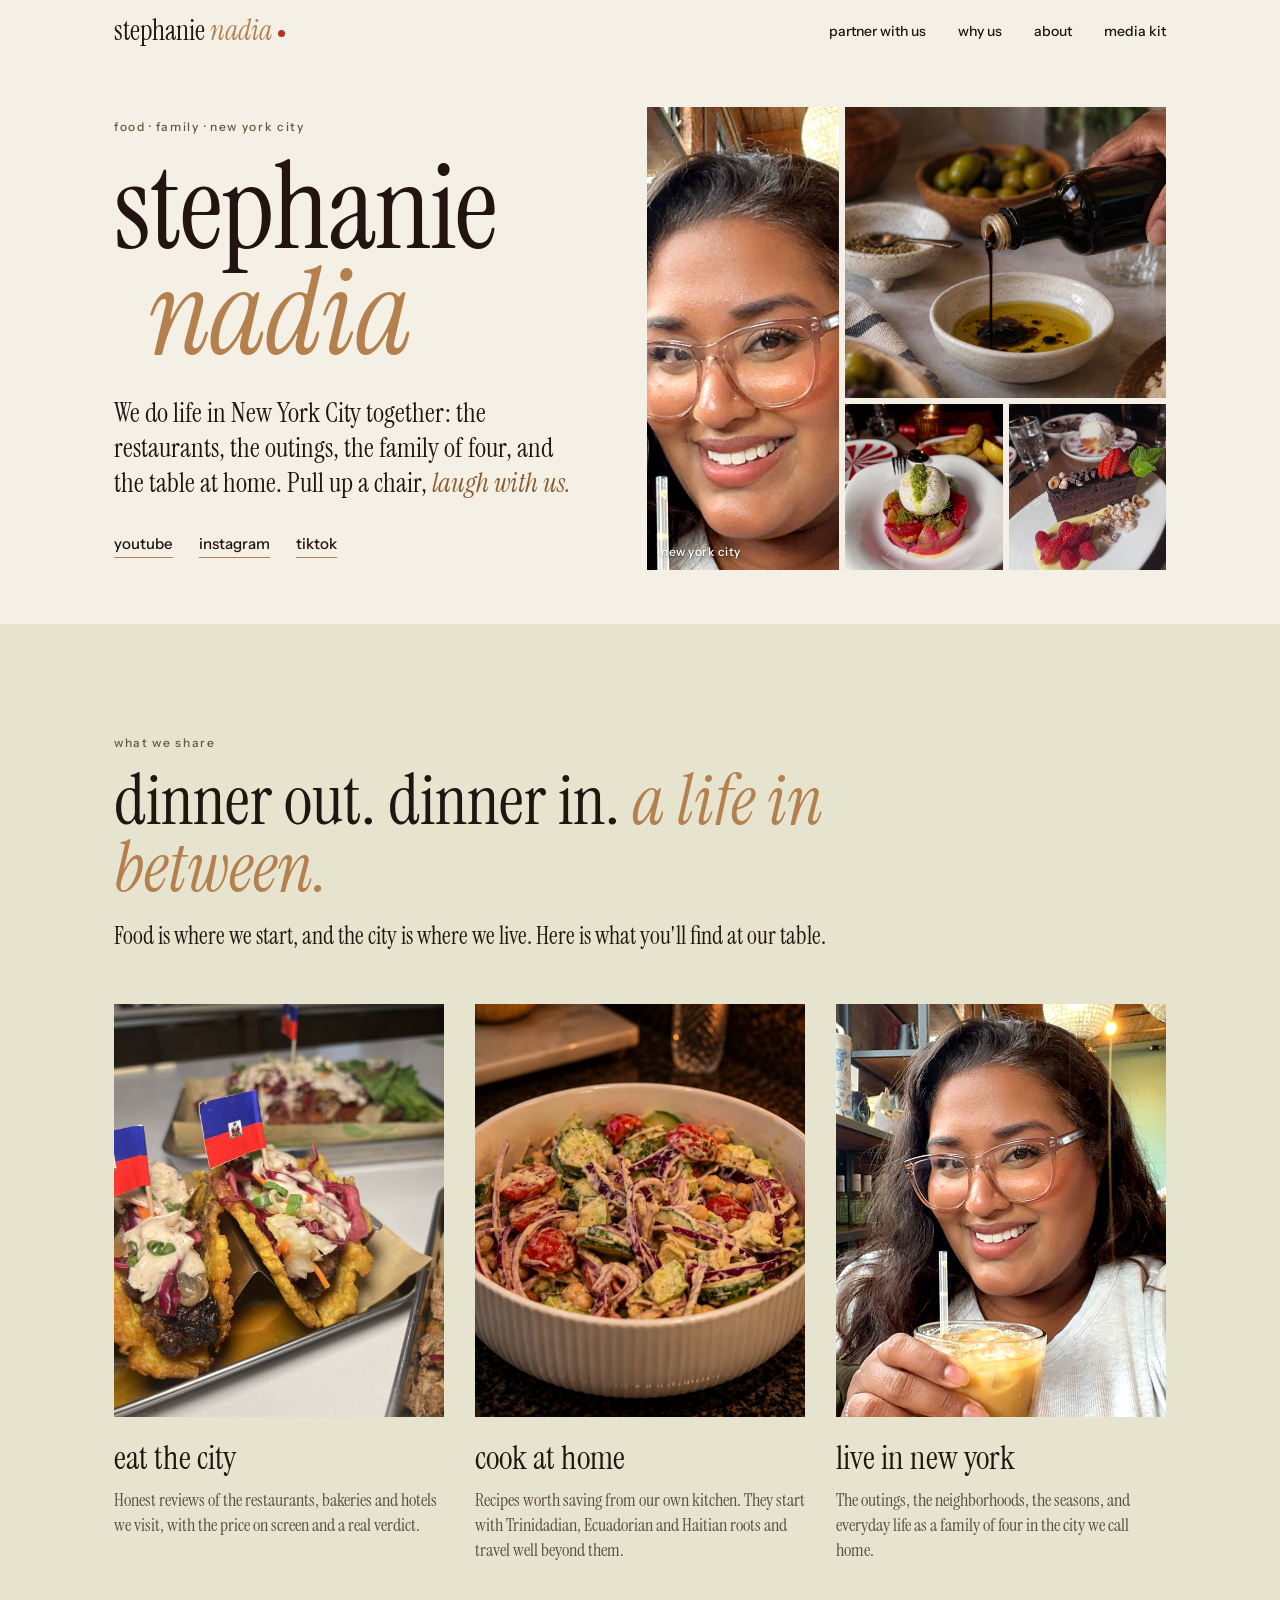
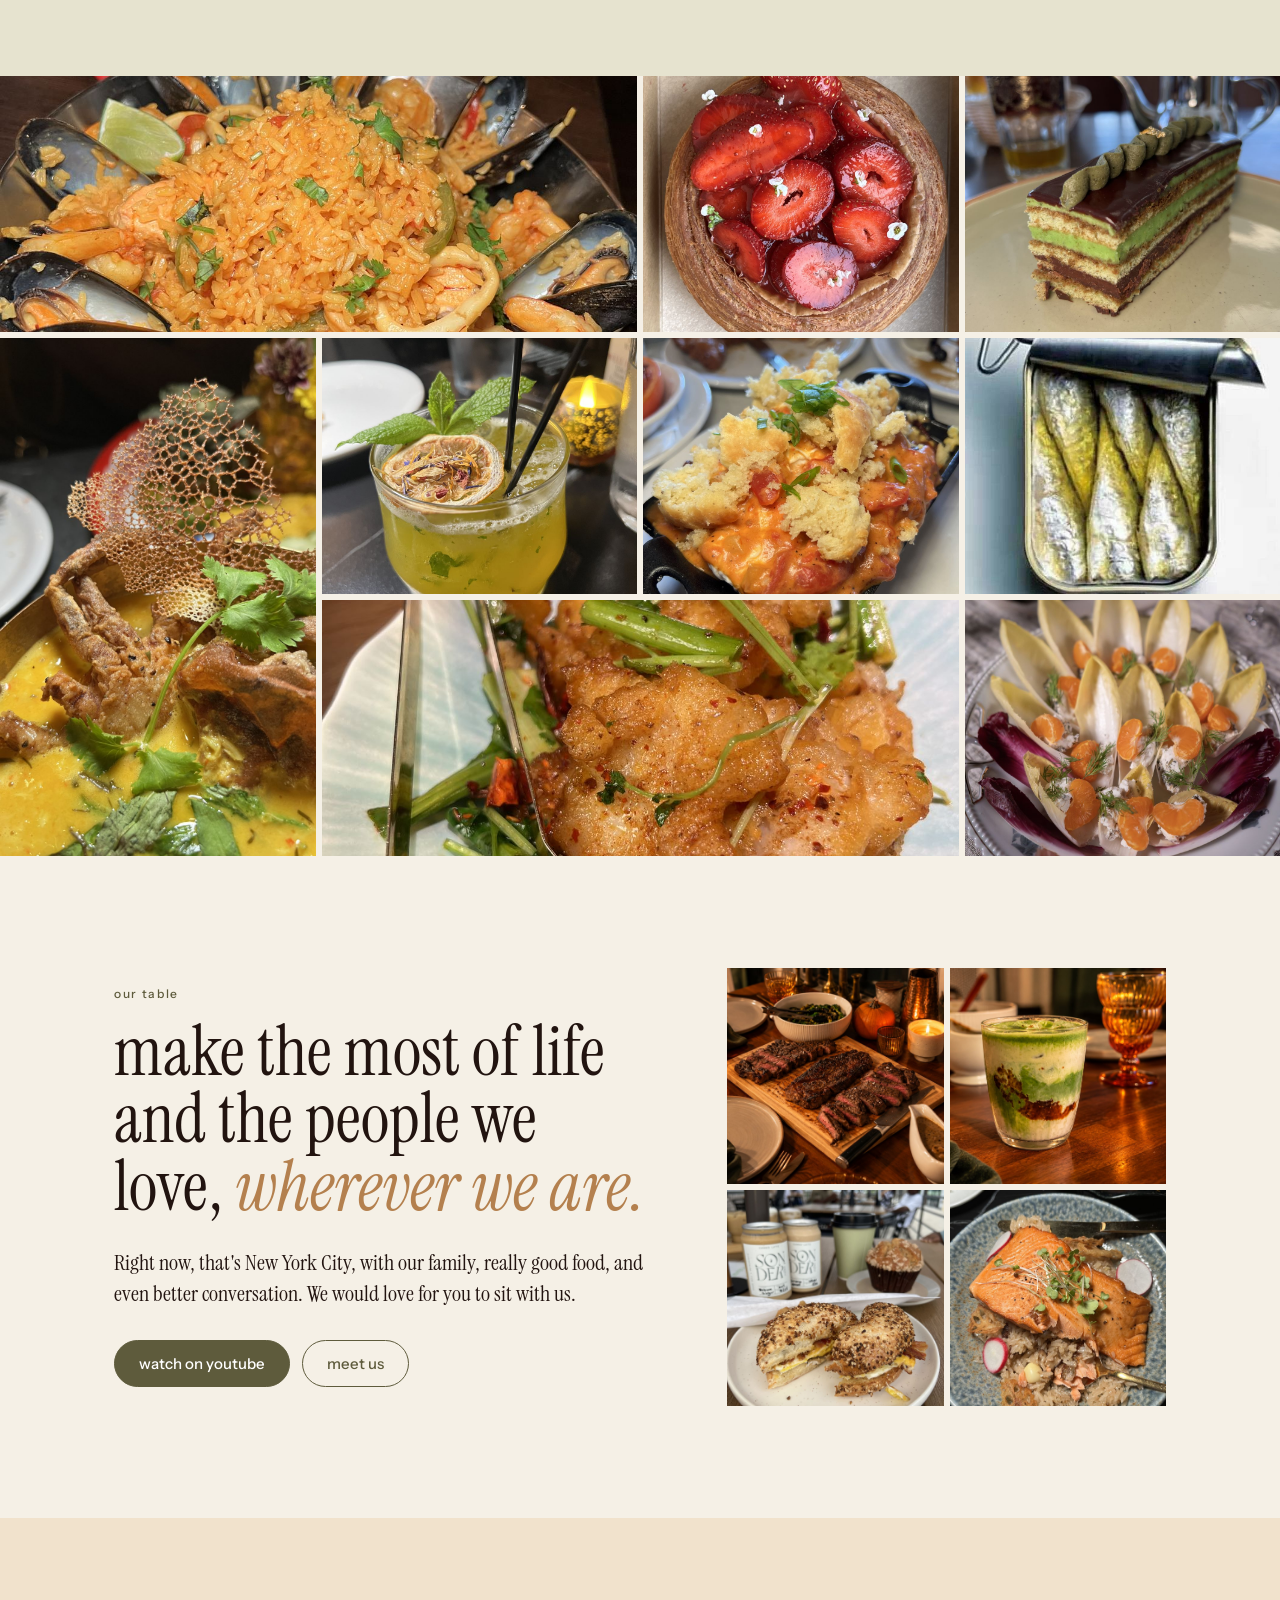
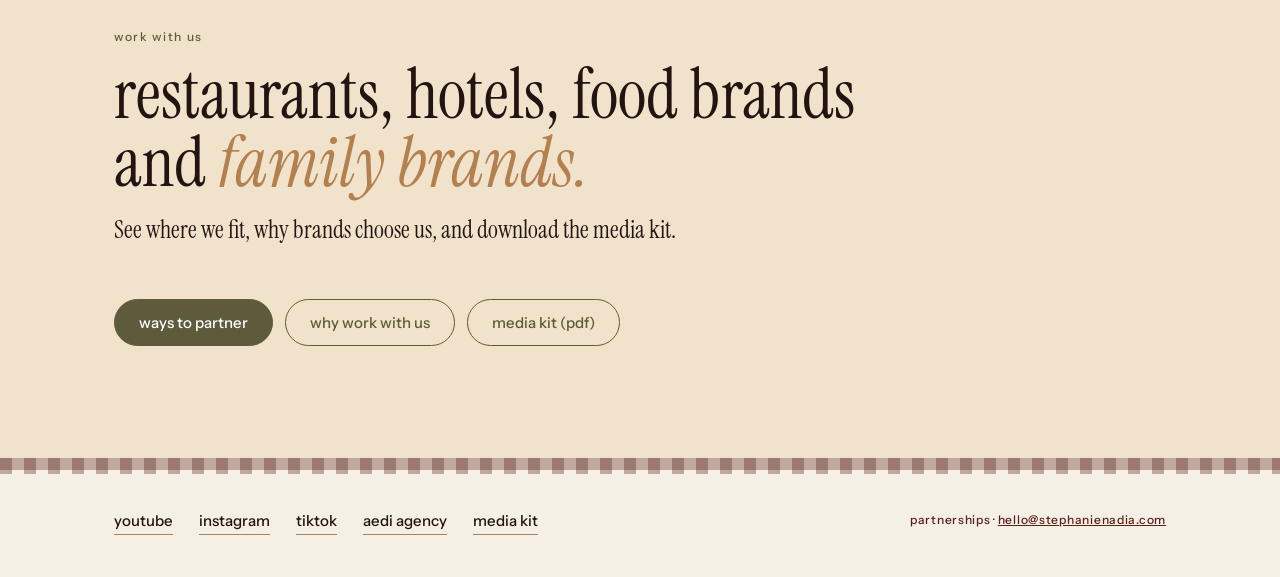
==== commit 015014a5: "Rebuild root: home, partner, why, about, media kit download, food photography Co-Authored-By: Claude" ====
--- a/index.html
+++ b/index.html
@@ -3,89 +3,110 @@
 <head>
 <meta charset="utf-8">
 <meta name="viewport" content="width=device-width, initial-scale=1, viewport-fit=cover">
-<title>Stephanie Nadia</title>
-<meta name="description" content="Stephanie Nadia. Food and family stories from New York City. Pull up a chair.">
+<title>Stephanie Nadia | Food, family and life in New York City</title>
+<meta name="description" content="Food reviews, family outings and home cooking from a family of four in New York City. Pull up a chair.">
+<meta property="og:title" content="Stephanie Nadia | Food, family and life in New York City"><meta property="og:description" content="Food reviews, family outings and home cooking from a family of four in New York City. Pull up a chair."><meta property="og:type" content="website">
 <link rel="preconnect" href="https://fonts.googleapis.com">
 <link rel="preconnect" href="https://fonts.gstatic.com" crossorigin>
-<link rel="stylesheet" href="https://fonts.googleapis.com/css2?family=Instrument+Serif:ital@0;1&family=Instrument+Sans:wght@400;500&family=DM+Mono:wght@400&family=Reenie+Beanie&display=swap">
-<style>
-:root{
-  --butter:#F3E6C2; --velvet:#847327; --terracotta:#B0553A; --blush:#DCA991;
-  --honey:#D1A25E; --merlot:#4B0B0C; --espresso:#221410;
-  --serif:'Instrument Serif',Georgia,'Times New Roman',serif;
-  --sans:'Instrument Sans',-apple-system,'Helvetica Neue',Arial,sans-serif;
-  --mono:'DM Mono',ui-monospace,Menlo,monospace;
-  --hand:'Reenie Beanie','Bradley Hand',cursive;
-  color-scheme:light;
-}
-*{box-sizing:border-box}
-html,body{height:100%}
-body{margin:0;background:var(--butter);color:var(--espresso);font:400 16px/1.55 var(--sans);-webkit-font-smoothing:antialiased}
-a{color:inherit}
-.page{min-height:100%;display:grid;grid-template-columns:minmax(0,1.1fr) minmax(0,.9fr);align-items:center;gap:clamp(32px,6vw,96px);
-  max-width:1180px;margin:0 auto;padding-inline:clamp(20px,5vw,64px);padding-block:clamp(32px,6vh,72px)}
-.label{font:400 12px/1 var(--mono);letter-spacing:.16em;text-transform:uppercase;color:var(--velvet)}
-h1{font:400 clamp(64px,9.5vw,132px)/.9 var(--serif);color:var(--merlot);margin:22px 0 0;letter-spacing:-.01em}
-h1 i{display:block;padding-left:.32em}
-.hand{font:400 clamp(30px,3.4vw,42px)/1 var(--hand);color:var(--terracotta);transform:rotate(-4deg);display:inline-block;margin:10px 0 0 clamp(120px,18vw,260px)}
-.lede{font:400 clamp(22px,2.1vw,27px)/1.3 var(--serif);color:var(--espresso);max-width:30ch;margin:34px 0 0}
-.lede i{color:var(--merlot)}
-.rule{height:0;border-top:1px solid var(--honey);border-bottom:1px solid var(--honey);padding-top:3px;margin:34px 0 22px;max-width:440px}
-.links{display:flex;flex-wrap:wrap;gap:10px 26px;list-style:none;margin:0;padding:0}
-.links a{font:500 15px/1 var(--sans);text-decoration:none;color:var(--merlot);border-bottom:1px solid rgba(75,11,12,.25);padding-bottom:4px;transition:border-color .2s,color .2s}
-.links a:hover{color:var(--terracotta);border-color:var(--terracotta)}
-.mail{margin:22px 0 0;font:400 13px/1.4 var(--mono);letter-spacing:.06em;color:var(--espresso)}
-.mail a{text-decoration:none;border-bottom:1px solid var(--blush)}
-.soon{margin:30px 0 0;font:400 11px/1 var(--mono);letter-spacing:.16em;text-transform:uppercase;color:var(--velvet);opacity:.85}
-
-/* the arch */
-.frame{position:relative;justify-self:center;width:min(100%,400px)}
-.arch{position:relative;aspect-ratio:3/4.1;max-width:100%;border-radius:999px 999px 6px 6px;background:var(--velvet);padding:14px;z-index:1}
-.arch img{display:block;width:100%;height:100%;object-fit:cover;object-position:50% 20%;border-radius:999px 999px 2px 2px}
-.sun{position:absolute;width:38%;aspect-ratio:1;border-radius:50%;background:var(--terracotta);top:-6%;right:-12%;z-index:0}
-.seal{position:absolute;left:-9%;bottom:9%;z-index:2;width:96px;height:96px;border-radius:50%;background:var(--butter);
-  display:grid;place-items:center;box-shadow:0 0 0 1px var(--honey),0 0 0 5px var(--butter),0 0 0 6px var(--honey),0 10px 24px rgba(34,20,16,.18)}
-.seal span{font:italic 400 40px/1 var(--serif);color:var(--merlot);transform:translateY(-3px)}
-.blush{position:absolute;inset:auto -7% -5% 18%;height:22%;background:var(--blush);border-radius:4px;z-index:0}
-
-@media (max-width:820px){
-  .page{grid-template-columns:1fr;gap:28px;align-content:start}
-  .frame{order:-1;width:min(62vw,260px);margin-top:12px}
-  .seal{width:72px;height:72px}.seal span{font-size:30px}
-  .hand{margin-left:clamp(90px,30vw,180px)}
-  .lede{margin-top:24px}
-}
-@media (prefers-reduced-motion:no-preference){
-  .copy>*,.frame{animation:rise .9s cubic-bezier(.2,.7,.2,1) both}
-  .copy>*:nth-child(2){animation-delay:.06s}.copy>*:nth-child(3){animation-delay:.14s}
-  .copy>*:nth-child(4){animation-delay:.2s}.copy>*:nth-child(n+5){animation-delay:.26s}
-  @keyframes rise{from{opacity:0;transform:translateY(10px)}}
-  .hand{animation-name:rise-hand}
-  @keyframes rise-hand{from{opacity:0;transform:rotate(-4deg) translateY(10px)}to{transform:rotate(-4deg)}}
-}
-</style>
+<link rel="stylesheet" href="https://fonts.googleapis.com/css2?family=Instrument+Serif:ital@0;1&family=Instrument+Sans:wght@400;500&display=swap">
+<link rel="stylesheet" href="assets/site.css">
 </head>
 <body>
-<main class="page">
+<header class="nav"><div class="wrap">
+<a class="brand" href="./">stephanie <i>nadia</i></a>
+<nav aria-label="Main"><ul><li><a href="partner/">Partner with us</a></li><li><a href="why/">Why us</a></li><li><a href="about/">About</a></li><li><a href="media-kit/Stephanie-Nadia-Media-Kit-2026.pdf" target="_blank" rel="noopener">Media kit</a></li></ul></nav>
+</div></header>
+
+<main>
+<div class="hero">
   <div class="copy">
-    <div class="label">Food · Family · New York City</div>
-    <h1>Stephanie <i>Nadia</i></h1>
-    <div class="hand">pull up a chair.</div>
-    <p class="lede">I make food and family stories that feel like being <i>invited over.</i></p>
-    <div class="rule" aria-hidden="true"></div>
+    <span class="label">food · family · new york city</span>
+    <h1>stephanie <i>nadia</i></h1>
+    <p class="lede">We do life in New York City together: the restaurants, the outings, the family of four, and the table at home. Pull up a chair, <i>laugh with us.</i></p>
     <ul class="links">
       <li><a href="https://www.youtube.com/@stephanienadiavlogs" target="_blank" rel="noopener">YouTube</a></li>
       <li><a href="https://www.instagram.com/stephanienadia/" target="_blank" rel="noopener">Instagram</a></li>
+      <li><a href="https://www.tiktok.com/@xostephanienadia" target="_blank" rel="noopener">TikTok</a></li>
     </ul>
-    <p class="mail">Partnerships · <a href="mailto:hello@stephanienadia.com">hello@stephanienadia.com</a></p>
-    <p class="soon">The full table is being set</p>
   </div>
-  <div class="frame">
-    <div class="sun" aria-hidden="true"></div>
-    <div class="blush" aria-hidden="true"></div>
-    <div class="arch"><img src="assets/portrait.jpg" alt="Stephanie Nadia" width="427" height="760"></div>
-    <div class="seal" aria-hidden="true"><span>sn</span></div>
+  <div class="collage">
+    <div class="tile a"><img src="assets/img/smileA.jpg" alt="Stephanie smiling at a cafe" loading="lazy" style="object-position:50% 30%"><span class="cap">new york city</span></div>
+    <div class="tile b"><img src="assets/img/pour.jpg" alt="Pouring balsamic into olive oil" loading="lazy" style="object-position:30% 50%"></div>
+    <div class="tile c"><img src="assets/img/burrata.jpg" alt="Burrata at a New York restaurant" loading="lazy"></div>
+    <div class="tile d"><img src="assets/img/cake.jpg" alt="Chocolate cake with raspberries" loading="lazy"></div>
   </div>
+</div>
+
+<section class="olive-bg"><div class="wrap">
+  <div class="sec-head"><span class="label">what we share</span>
+    <h2>dinner out. dinner in. <i>a life in between.</i></h2>
+    <p>Food is where we start, and the city is where we live. Here is what you'll find at our table.</p></div>
+  <div class="pillars">
+    <article class="pillar"><div class="tile "><img src="assets/img/tacos.jpg" alt="Plantain tacos with Haitian flags" loading="lazy"></div>
+      <h3 style="margin-top:12px">eat the city</h3>
+      <p>Honest reviews of the restaurants, bakeries and hotels we visit, with the price on screen and a real verdict.</p></article>
+    <article class="pillar"><div class="tile "><img src="assets/img/salad.jpg" alt="Chickpea, cucumber and tomato salad with homemade dressing" loading="lazy" style="object-position:50% 55%"></div>
+      <h3 style="margin-top:12px">cook at home</h3>
+      <p>Recipes worth saving from our own kitchen. They start with Trinidadian, Ecuadorian and Haitian roots and travel well beyond them.</p></article>
+    <article class="pillar"><div class="tile "><img src="assets/img/smileB.jpg" alt="Stephanie with a drink at a restaurant" loading="lazy" style="object-position:50% 25%"></div>
+      <h3 style="margin-top:12px">live in new york</h3>
+      <p>The outings, the neighborhoods, the seasons, and everyday life as a family of four in the city we call home.</p></article>
+  </div>
+</div></section>
+
+<section class="bleed"><div class="mosaic">
+  <div class="tile w2"><img src="assets/img/paella.jpg" alt="Seafood paella" loading="lazy"></div>
+  <div class="tile "><img src="assets/img/tart.jpg" alt="Strawberry pastry" loading="lazy"></div>
+  <div class="tile "><img src="assets/img/opera.jpg" alt="Layered opera cake" loading="lazy"></div>
+  <div class="tile h2"><img src="assets/img/honeycomb.jpg" alt="Crab curry with a honeycomb tuile" loading="lazy"></div>
+  <div class="tile "><img src="assets/img/cocktail.jpg" alt="A citrus cocktail with mint" loading="lazy"></div>
+  <div class="tile "><img src="assets/img/cauli.jpg" alt="Cheesy baked cauliflower" loading="lazy"></div>
+  <div class="tile "><img src="assets/img/sardine.jpg" alt="Tinned sardines" loading="lazy"></div>
+  <div class="tile w2"><img src="assets/img/shrimp.jpg" alt="Crispy shrimp" loading="lazy"></div>
+  <div class="tile "><img src="assets/img/endive.jpg" alt="Endive salad" loading="lazy"></div>
+</div></section>
+
+<section><div class="wrap split flip">
+  <div>
+    <span class="label">our table</span>
+    <h2 style="margin-top:16px">make the most of life and the people we love, <i>wherever we are.</i></h2>
+    <div class="prose" style="margin-top:26px">
+      <p>Right now, that's New York City, with our family, really good food, and even better conversation. We would love for you to sit with us.</p>
+    </div>
+    <div class="btns" style="margin-top:30px">
+      <a class="btn" href="https://www.youtube.com/@stephanienadiavlogs" target="_blank" rel="noopener">Watch on YouTube</a>
+      <a class="btn ghost" href="about/">Meet us</a>
+    </div>
+  </div>
+  <div class="collage" style="grid-template-columns:1fr 1fr;grid-template-rows:1fr 1fr;aspect-ratio:1/1">
+    <div class="tile "><img src="assets/img/steak.jpg" alt="A dinner party table with steak and sides" loading="lazy" style="object-position:40% 50%"></div>
+    <div class="tile "><img src="assets/img/latte.jpg" alt="Fig matcha latte" loading="lazy" style="object-position:78% 50%"></div>
+    <div class="tile "><img src="assets/img/bagel.jpg" alt="Breakfast sandwich on a bagel" loading="lazy"></div>
+    <div class="tile "><img src="assets/img/salmon.jpg" alt="Salmon over rice" loading="lazy"></div>
+  </div>
+</div></section>
+
+<section class="caramel-bg"><div class="wrap">
+  <div class="sec-head"><span class="label">work with us</span>
+    <h2>restaurants, hotels, food brands and <i>family brands.</i></h2>
+    <p>See where we fit, why brands choose us, and download the media kit.</p></div>
+  <div class="btns">
+    <a class="btn" href="partner/">Ways to partner</a>
+    <a class="btn ghost" href="why/">Why work with us</a>
+    <a class="btn ghost" href="media-kit/Stephanie-Nadia-Media-Kit-2026.pdf" target="_blank" rel="noopener">Media kit (PDF)</a>
+  </div>
+</div></section>
 </main>
+<div class="strip gingham" aria-hidden="true"></div>
+<footer><div class="wrap">
+<ul class="links">
+<li><a href="https://www.youtube.com/@stephanienadiavlogs" target="_blank" rel="noopener">YouTube</a></li>
+<li><a href="https://www.instagram.com/stephanienadia/" target="_blank" rel="noopener">Instagram</a></li>
+<li><a href="https://www.tiktok.com/@xostephanienadia" target="_blank" rel="noopener">TikTok</a></li>
+<li><a href="https://www.instagram.com/aedi_agency/" target="_blank" rel="noopener">Aedi Agency</a></li>
+<li><a href="media-kit/Stephanie-Nadia-Media-Kit-2026.pdf" target="_blank" rel="noopener">Media kit</a></li>
+</ul>
+<small>partnerships · <a href="mailto:hello@stephanienadia.com">hello@stephanienadia.com</a></small>
+</div></footer>
 </body>
 </html>
--- a/assets/site.css
+++ b/assets/site.css
@@ -0,0 +1,171 @@
+/* Cream is the ground. Olive, Caramel and Sofrito carry the colour; Oxblood, Merlot and Espresso are small accents
+   (a strip, a tag, text). Lowercase Instrument Serif with one italic word, tiny lowercase sans labels, cream-gutter collages. */
+:root{
+  --linen:#F5F0E6; --white:#FFFFFF; --ink:#221410; --soft:#5B4A40;
+  --sage:#A9B9B5; --sage-lt:#E1E8E4;
+  --olive:#5E5B3C; --olive-lt:#E6E3CF; --sofrito:#B8321F; --caramel:#B4804E; --caramel-d:#8A5A2E; --caramel-lt:#F1E2CC;
+  --oxblood:#5A1F17; --merlot:#4B0B0C; --blush:#DCA991;
+  --serif:'Instrument Serif',Georgia,'Times New Roman',serif;
+  --sans:'Instrument Sans',-apple-system,'Helvetica Neue',Arial,sans-serif;
+  --gut:clamp(20px,5vw,64px); --gap:6px;
+  color-scheme:light;
+}
+*{box-sizing:border-box}
+html{scroll-behavior:smooth}
+body{margin:0;background:var(--linen);color:var(--ink);font:400 16px/1.6 var(--sans);-webkit-font-smoothing:antialiased}
+img{display:block;max-width:100%}
+a{color:inherit}
+p{margin:0}
+.wrap{max-width:1180px;margin:0 auto;padding-inline:var(--gut)}
+.label{display:block;font:500 12px/1.2 var(--sans);letter-spacing:.14em;text-transform:lowercase;color:var(--olive)}
+h1,h2,h3{font-family:var(--serif);font-weight:400;color:var(--ink);margin:0;text-transform:lowercase}
+h2{font-size:clamp(40px,5.4vw,70px);line-height:.98}
+h3{font-size:clamp(26px,2.6vw,34px);line-height:1.05}
+h1 i,h2 i,h3 i{color:var(--caramel)}
+.brand i{color:var(--caramel)}
+.brand::after{content:'';display:inline-block;width:7px;height:7px;border-radius:50%;background:var(--sofrito);margin-left:6px;transform:translateY(-3px)}
+.gingham{background-color:#F5F0E6;background-image:linear-gradient(90deg,rgba(90,31,23,.34) 50%,transparent 50%),linear-gradient(rgba(90,31,23,.34) 50%,transparent 50%);background-size:24px 24px}
+.gingham.olive{background-image:linear-gradient(90deg,rgba(94,91,60,.34) 50%,transparent 50%),linear-gradient(rgba(94,91,60,.34) 50%,transparent 50%)}
+.strip{height:16px}
+
+/* nav */
+.nav{position:sticky;top:0;z-index:20;background:rgba(245,240,230,.94);backdrop-filter:blur(8px);-webkit-backdrop-filter:blur(8px)}
+.nav .wrap{display:flex;align-items:center;justify-content:space-between;gap:16px;height:62px}
+.brand{font:400 28px/1 var(--serif);text-decoration:none;text-transform:lowercase}
+.brand i{color:var(--caramel)}
+.brand::after{content:'';display:inline-block;width:7px;height:7px;border-radius:50%;background:var(--sofrito);margin-left:6px;transform:translateY(-3px)}
+.nav ul{display:flex;gap:clamp(14px,2.6vw,32px);list-style:none;margin:0;padding:0}
+.nav ul a{font:500 14px/1 var(--sans);text-decoration:none;text-transform:lowercase;padding:6px 0;border-bottom:1.5px solid transparent;transition:border-color .2s,color .2s}
+.nav ul a:hover{color:var(--olive)}
+.nav ul a[aria-current]{border-color:var(--sofrito)}
+@media (max-width:640px){.nav .wrap{height:auto;padding-block:12px;flex-direction:column;gap:10px}.nav ul{gap:16px;flex-wrap:wrap;justify-content:center}}
+
+/* buttons + links */
+.btn{display:inline-block;font:500 15px/1 var(--sans);text-decoration:none;text-transform:lowercase;padding:15px 24px;border-radius:999px;background:var(--olive);color:#fff;border:1.5px solid var(--olive);transition:background .2s,color .2s,transform .2s}
+.btn:hover{background:var(--sofrito);border-color:var(--sofrito);transform:translateY(-1px)}
+.btn.ghost{background:transparent;color:var(--olive)}
+.btn.ghost:hover{background:var(--olive);color:#fff;border-color:var(--olive)}
+.btns{display:flex;flex-wrap:wrap;gap:12px}
+.links{display:flex;flex-wrap:wrap;gap:10px 26px;list-style:none;margin:0;padding:0}
+.links a{font:500 15px/1 var(--sans);text-decoration:none;text-transform:lowercase;border-bottom:1.5px solid var(--caramel);padding-bottom:4px;transition:border-color .2s,color .2s}
+.links a:hover{color:var(--sofrito);border-color:var(--sofrito)}
+
+/* sections */
+section{padding-block:clamp(56px,9vw,112px)}
+.sec-head{max-width:760px;margin-bottom:clamp(30px,5vw,52px)}
+.sec-head .label{margin-bottom:16px}
+.sec-head p{font:400 clamp(20px,1.9vw,24px)/1.35 var(--serif);margin-top:18px;max-width:34em}
+.tint{background:var(--sage-lt)}
+.olive-bg{background:var(--olive-lt)}
+.caramel-bg{background:var(--caramel-lt)}
+.white{background:#fff}
+
+/* photo tiles: the collage language (cream gutters, square corners) */
+.tile{position:relative;overflow:hidden;background:var(--sage-lt)}
+.tile img{width:100%;height:100%;object-fit:cover}
+.tile .cap{position:absolute;left:14px;bottom:12px;font:500 12px/1 var(--sans);letter-spacing:.04em;color:#fff;text-transform:lowercase;text-shadow:0 1px 2px rgba(0,0,0,.45),0 0 14px rgba(0,0,0,.3)}
+.mosaic{display:grid;grid-template-columns:repeat(4,1fr);grid-auto-rows:clamp(150px,20vw,270px);gap:var(--gap);grid-auto-flow:dense}
+.mosaic .w2{grid-column:span 2}.mosaic .h2{grid-row:span 2}
+@media (max-width:700px){.mosaic{grid-template-columns:repeat(2,1fr);grid-auto-rows:clamp(150px,44vw,240px)}.mosaic .w2{grid-column:span 2}}
+.bleed{padding-block:0}
+
+/* hero */
+.hero{display:grid;grid-template-columns:minmax(0,.95fr) minmax(0,1.05fr);align-items:center;gap:clamp(28px,5vw,80px);
+  max-width:1180px;margin:0 auto;padding:clamp(28px,5vh,64px) var(--gut) clamp(40px,6vh,72px)}
+.hero h1{font-size:clamp(66px,9.4vw,128px);line-height:.88;margin:20px 0 0;letter-spacing:-.01em}
+.hero h1 i{display:block;padding-left:.28em}
+.lede{font:400 clamp(22px,2.1vw,27px)/1.3 var(--serif);max-width:27em;margin:30px 0 0}
+.lede i{color:var(--caramel-d)}
+.hero .links{margin-top:30px}
+.collage{display:grid;grid-template-columns:1.1fr .9fr .9fr;grid-template-rows:1.4fr .8fr;gap:var(--gap);aspect-ratio:1.12/1;background:var(--linen)}
+.collage .a{grid-row:1/3}
+.collage .b{grid-column:2/4}
+@media (max-width:860px){.hero{grid-template-columns:1fr}.collage{order:-1}}
+
+/* page header */
+.page-head{padding-block:clamp(44px,7vw,96px) clamp(20px,3vw,40px)}
+.page-head h1{font-size:clamp(54px,7.6vw,108px);line-height:.92;max-width:11em;margin-top:18px}
+.page-head .lede{margin-top:24px}
+
+/* pillars */
+.pillars{display:grid;grid-template-columns:repeat(3,1fr);gap:clamp(18px,2.4vw,32px)}
+.pillar{display:flex;flex-direction:column;gap:12px}
+.pillar .tile{aspect-ratio:4/5}
+.pillar h3{margin-top:8px}
+.pillar p{font:400 18px/1.4 var(--serif);max-width:24em;color:var(--soft)}
+@media (max-width:760px){.pillars{grid-template-columns:1fr;max-width:420px;margin-inline:auto}}
+
+/* partner cards */
+.ways{display:grid;grid-template-columns:repeat(2,1fr);gap:clamp(18px,2.4vw,32px)}
+.way{background:#fff;display:flex;flex-direction:column}
+.way .tile{aspect-ratio:16/9}
+.way .body{padding:clamp(22px,2.6vw,34px);display:flex;flex-direction:column;gap:12px;flex:1}
+.way .num{font:500 12px/1 var(--sans);letter-spacing:.14em;color:var(--sofrito)}
+.way p{font-size:16.5px;max-width:32em;color:var(--soft)}
+.way ul{list-style:none;margin:6px 0 0;padding:0;display:flex;flex-wrap:wrap;gap:8px}
+.way li{font:500 12px/1 var(--sans);text-transform:lowercase;color:var(--oxblood);background:var(--olive-lt);border-radius:999px;padding:8px 13px}
+.way .more{margin-top:auto;padding-top:8px;font:500 14px/1 var(--sans);text-transform:lowercase;color:var(--olive)}
+.way.wide{grid-column:1/-1;flex-direction:row}
+.way.wide .tile{aspect-ratio:4/3;flex:0 0 34%}
+.way.wide .body{justify-content:center}
+.way.soon{background:transparent;border:1.5px dashed var(--caramel)}
+.way.soon .tile{display:none}
+@media (max-width:760px){.ways{grid-template-columns:1fr}.way.wide{flex-direction:column}.way.wide .tile{aspect-ratio:16/9;flex:none}}
+
+/* stats */
+.stats{display:grid;grid-template-columns:repeat(3,1fr);gap:clamp(28px,4vw,52px) clamp(20px,3vw,40px)}
+.stat b{display:block;font:400 clamp(58px,7vw,94px)/.95 var(--serif);color:var(--olive)}
+.stat:first-child b{color:var(--sofrito)}
+.stat span{display:block;margin-top:10px;font:500 12px/1.45 var(--sans);letter-spacing:.1em;text-transform:lowercase;max-width:22em}
+.stat p{margin-top:8px;font:400 17px/1.4 var(--serif);color:var(--soft);max-width:22em}
+@media (max-width:760px){.stats{grid-template-columns:repeat(2,1fr)}}
+.note{margin-top:34px;font:400 12px/1.5 var(--sans);letter-spacing:.06em;color:var(--oxblood)}
+
+/* platform cards */
+.plat{display:grid;grid-template-columns:repeat(3,1fr);gap:clamp(16px,2vw,28px)}
+.pcard{background:#fff;display:flex;flex-direction:column}
+.pcard .tile{aspect-ratio:16/10}
+.pcard .body{padding:26px 26px 28px;display:flex;flex-direction:column;gap:6px;flex:1}
+.pcard .big{font:400 clamp(44px,5vw,60px)/1 var(--serif);color:var(--olive);margin-top:6px}
+.pcard .big small{display:block;font:500 12px/1.3 var(--sans);letter-spacing:.06em;text-transform:lowercase;color:var(--soft);margin-top:8px}
+.pcard ul{list-style:none;margin:14px 0 0;padding:14px 0 0;border-top:1.5px solid var(--sage-lt);display:grid;gap:8px;font-size:15px}
+.pcard li b{font-weight:500}
+.pcard .go{margin-top:auto;padding-top:18px;font:500 14px/1 var(--sans);text-transform:lowercase;color:var(--olive)}
+@media (max-width:860px){.plat{grid-template-columns:1fr;max-width:480px}}
+
+/* reasons */
+.reasons{display:grid;border-top:1.5px solid var(--caramel)}
+.reason{display:grid;grid-template-columns:70px minmax(0,1fr) minmax(0,1.3fr);gap:clamp(16px,3vw,48px);padding-block:clamp(26px,3.6vw,44px);border-bottom:1.5px solid var(--caramel);align-items:start}
+.reason .n{font:italic 400 44px/1 var(--serif);color:var(--sofrito)}
+.reason h3{text-transform:lowercase}
+.reason p{font:400 18px/1.5 var(--sans);max-width:36em;color:var(--soft)}
+@media (max-width:760px){.reason{grid-template-columns:1fr;gap:10px}.reason .n{font-size:34px}}
+
+/* split */
+.split{display:grid;grid-template-columns:minmax(0,.9fr) minmax(0,1.1fr);gap:clamp(28px,6vw,88px);align-items:center}
+.split.flip{grid-template-columns:minmax(0,1.1fr) minmax(0,.9fr)}
+.split .tile{aspect-ratio:4/5}
+.split .collage .tile{aspect-ratio:auto;max-width:none}
+.prose{display:grid;gap:18px;font:400 clamp(19px,1.7vw,22px)/1.45 var(--serif);max-width:34em}
+.prose b{font-weight:400;color:var(--caramel-d);font-style:italic}
+@media (max-width:820px){.split,.split.flip{grid-template-columns:1fr}.split .tile{max-width:380px}}
+
+.names{display:grid;gap:14px;font:400 clamp(20px,2vw,26px)/1.35 var(--serif)}
+.names i{color:var(--caramel-d)}
+
+/* cta */
+.cta{text-align:center;background:var(--olive-lt)}
+.cta h2{max-width:12em;margin:16px auto 0}
+.cta .btns{justify-content:center;margin-top:30px}
+.cta .mail{margin-top:20px;font:500 14px/1.4 var(--sans)}
+.cta .mail a{text-decoration:none;border-bottom:1.5px solid var(--caramel)}
+
+footer{padding-block:34px 44px}
+footer .wrap{display:flex;flex-wrap:wrap;gap:20px 40px;justify-content:space-between;align-items:center}
+footer small{font:500 12px/1.2 var(--sans);letter-spacing:.06em;text-transform:lowercase;color:var(--oxblood)}
+
+@media (prefers-reduced-motion:no-preference){
+  .hero .copy>*,.collage{animation:rise .9s cubic-bezier(.2,.7,.2,1) both}
+  .hero .copy>*:nth-child(2){animation-delay:.06s}.hero .copy>*:nth-child(3){animation-delay:.14s}.hero .copy>*:nth-child(n+4){animation-delay:.2s}
+  @keyframes rise{from{opacity:0;transform:translateY(10px)}}
+}
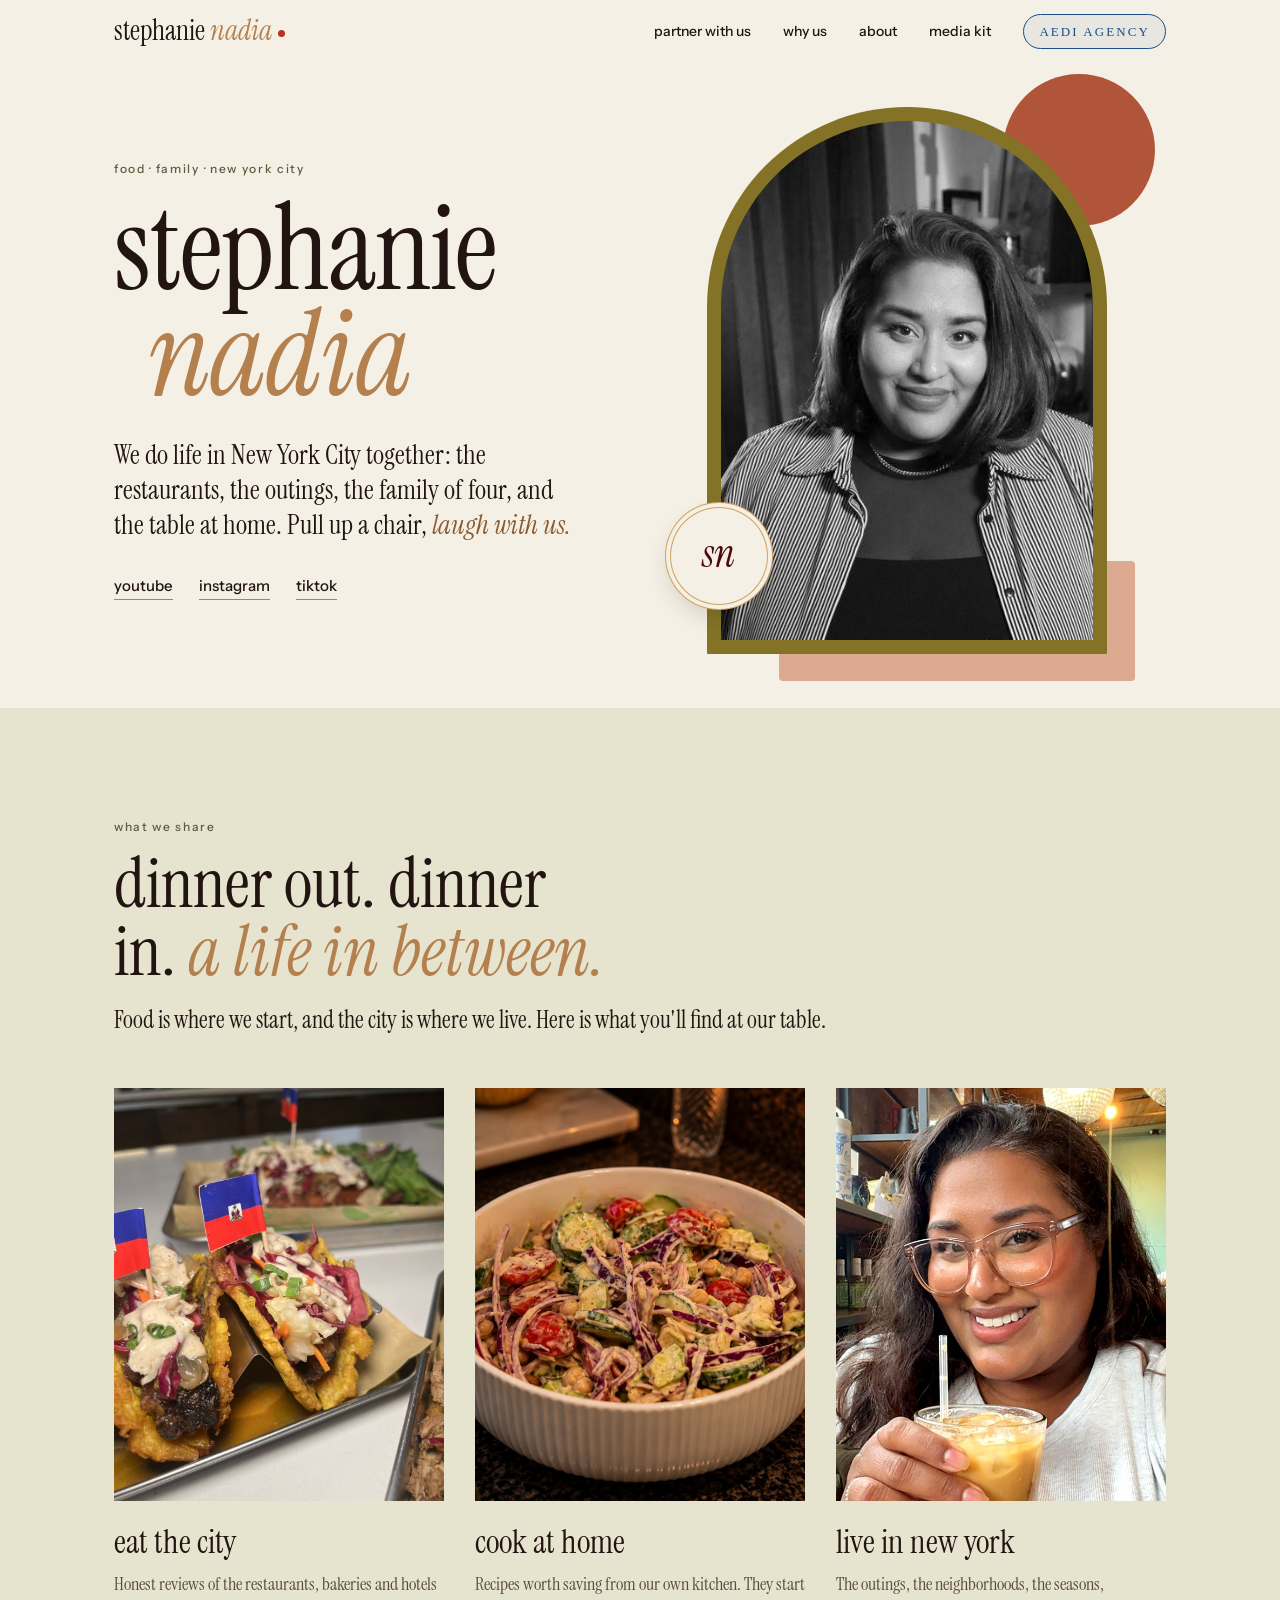
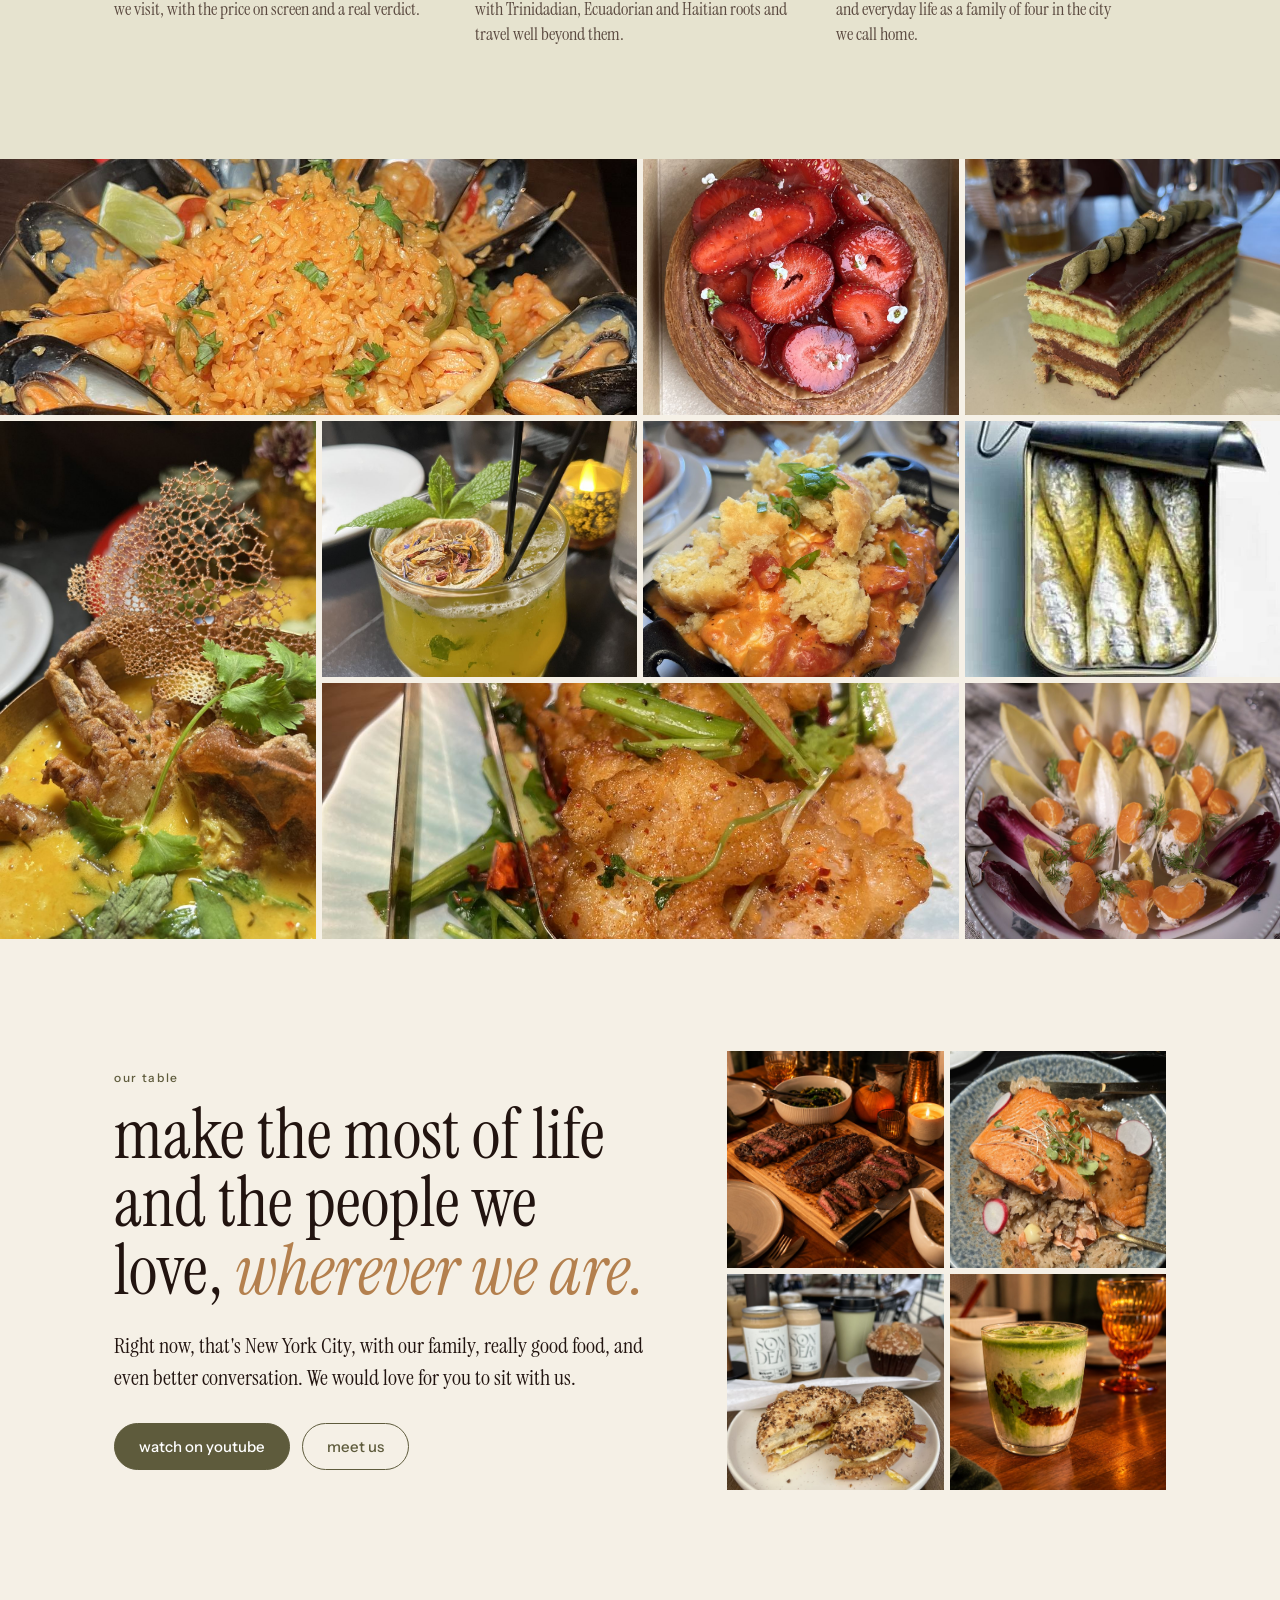
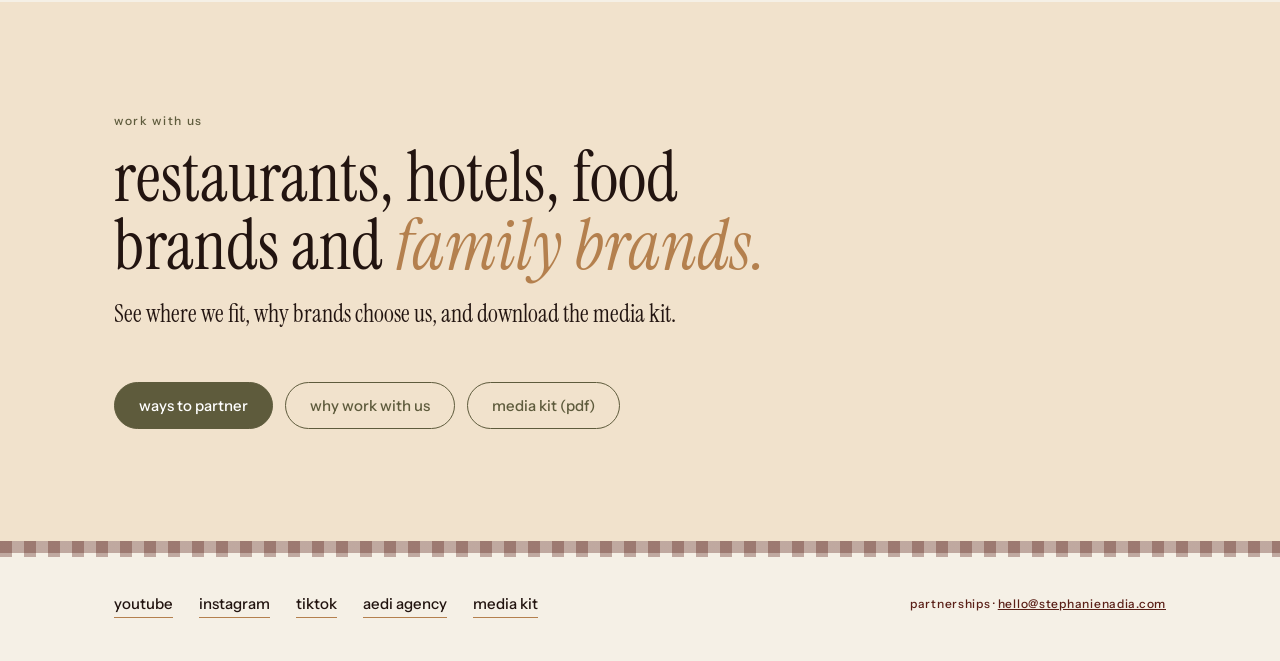
==== commit 0a8710b8: "Multi-page site: arch hero, Aedi Agency page, SN-branded media kit, family photo, restaurant names C" ====
--- a/index.html
+++ b/index.html
@@ -14,43 +14,42 @@
 <body>
 <header class="nav"><div class="wrap">
 <a class="brand" href="./">stephanie <i>nadia</i></a>
-<nav aria-label="Main"><ul><li><a href="partner/">Partner with us</a></li><li><a href="why/">Why us</a></li><li><a href="about/">About</a></li><li><a href="media-kit/Stephanie-Nadia-Media-Kit-2026.pdf" target="_blank" rel="noopener">Media kit</a></li></ul></nav>
+<nav aria-label="Main"><ul><li><a href="partner/">Partner with&nbsp;us</a></li><li><a href="why/">Why&nbsp;us</a></li><li><a href="about/">About</a></li><li><a href="media-kit/Stephanie-Nadia-Media-Kit-2026.pdf" target="_blank" rel="noopener">Media&nbsp;kit</a></li><li><a class="aedi-link" href="aedi/">Aedi&nbsp;Agency</a></li></ul></nav>
 </div></header>
 
 <main>
 <div class="hero">
   <div class="copy">
     <span class="label">food · family · new york city</span>
-    <h1>stephanie <i>nadia</i></h1>
-    <p class="lede">We do life in New York City together: the restaurants, the outings, the family of four, and the table at home. Pull up a chair, <i>laugh with us.</i></p>
+    <h1>stephanie&nbsp;<i>nadia</i></h1>
+    <p class="lede">We do life in New York City together: the restaurants, the outings, the family of four, and the table at home. Pull up a chair, <i>laugh with&nbsp;us.</i></p>
     <ul class="links">
       <li><a href="https://www.youtube.com/@stephanienadiavlogs" target="_blank" rel="noopener">YouTube</a></li>
       <li><a href="https://www.instagram.com/stephanienadia/" target="_blank" rel="noopener">Instagram</a></li>
       <li><a href="https://www.tiktok.com/@xostephanienadia" target="_blank" rel="noopener">TikTok</a></li>
     </ul>
   </div>
-  <div class="collage">
-    <div class="tile a"><img src="assets/img/smileA.jpg" alt="Stephanie smiling at a cafe" loading="lazy" style="object-position:50% 30%"><span class="cap">new york city</span></div>
-    <div class="tile b"><img src="assets/img/pour.jpg" alt="Pouring balsamic into olive oil" loading="lazy" style="object-position:30% 50%"></div>
-    <div class="tile c"><img src="assets/img/burrata.jpg" alt="Burrata at a New York restaurant" loading="lazy"></div>
-    <div class="tile d"><img src="assets/img/cake.jpg" alt="Chocolate cake with raspberries" loading="lazy"></div>
+  <div class="frame">
+    <div class="sun" aria-hidden="true"></div><div class="blushbar" aria-hidden="true"></div>
+    <div class="arch"><img src="assets/portrait.jpg" alt="Stephanie Nadia" width="427" height="760"></div>
+    <div class="seal" aria-hidden="true"><span>sn</span></div>
   </div>
 </div>
 
 <section class="olive-bg"><div class="wrap">
   <div class="sec-head"><span class="label">what we share</span>
-    <h2>dinner out. dinner in. <i>a life in between.</i></h2>
-    <p>Food is where we start, and the city is where we live. Here is what you'll find at our table.</p></div>
+    <h2>dinner out. dinner in. <i>a life in&nbsp;between.</i></h2>
+    <p>Food is where we start, and the city is where we live. Here is what you'll find at our&nbsp;table.</p></div>
   <div class="pillars">
     <article class="pillar"><div class="tile "><img src="assets/img/tacos.jpg" alt="Plantain tacos with Haitian flags" loading="lazy"></div>
-      <h3 style="margin-top:12px">eat the city</h3>
-      <p>Honest reviews of the restaurants, bakeries and hotels we visit, with the price on screen and a real verdict.</p></article>
+      <h3 style="margin-top:12px">eat the&nbsp;city</h3>
+      <p>Honest reviews of the restaurants, bakeries and hotels we visit, with the price on screen and a real&nbsp;verdict.</p></article>
     <article class="pillar"><div class="tile "><img src="assets/img/salad.jpg" alt="Chickpea, cucumber and tomato salad with homemade dressing" loading="lazy" style="object-position:50% 55%"></div>
-      <h3 style="margin-top:12px">cook at home</h3>
-      <p>Recipes worth saving from our own kitchen. They start with Trinidadian, Ecuadorian and Haitian roots and travel well beyond them.</p></article>
+      <h3 style="margin-top:12px">cook at&nbsp;home</h3>
+      <p>Recipes worth saving from our own kitchen. They start with Trinidadian, Ecuadorian and Haitian roots and travel well beyond&nbsp;them.</p></article>
     <article class="pillar"><div class="tile "><img src="assets/img/smileB.jpg" alt="Stephanie with a drink at a restaurant" loading="lazy" style="object-position:50% 25%"></div>
-      <h3 style="margin-top:12px">live in new york</h3>
-      <p>The outings, the neighborhoods, the seasons, and everyday life as a family of four in the city we call home.</p></article>
+      <h3 style="margin-top:12px">live in new&nbsp;york</h3>
+      <p>The outings, the neighborhoods, the seasons, and everyday life as a family of four in the city we call&nbsp;home.</p></article>
   </div>
 </div></section>
 
@@ -69,9 +68,9 @@
 <section><div class="wrap split flip">
   <div>
     <span class="label">our table</span>
-    <h2 style="margin-top:16px">make the most of life and the people we love, <i>wherever we are.</i></h2>
+    <h2 style="margin-top:16px">make the most of life and the people we love, <i>wherever we&nbsp;are.</i></h2>
     <div class="prose" style="margin-top:26px">
-      <p>Right now, that's New York City, with our family, really good food, and even better conversation. We would love for you to sit with us.</p>
+      <p>Right now, that's New York City, with our family, really good food, and even better conversation. We would love for you to sit with&nbsp;us.</p>
     </div>
     <div class="btns" style="margin-top:30px">
       <a class="btn" href="https://www.youtube.com/@stephanienadiavlogs" target="_blank" rel="noopener">Watch on YouTube</a>
@@ -80,16 +79,16 @@
   </div>
   <div class="collage" style="grid-template-columns:1fr 1fr;grid-template-rows:1fr 1fr;aspect-ratio:1/1">
     <div class="tile "><img src="assets/img/steak.jpg" alt="A dinner party table with steak and sides" loading="lazy" style="object-position:40% 50%"></div>
+    <div class="tile "><img src="assets/img/salmon.jpg" alt="Salmon over rice" loading="lazy"></div>
+    <div class="tile "><img src="assets/img/bagel.jpg" alt="Breakfast sandwich on a bagel" loading="lazy"></div>
     <div class="tile "><img src="assets/img/latte.jpg" alt="Fig matcha latte" loading="lazy" style="object-position:78% 50%"></div>
-    <div class="tile "><img src="assets/img/bagel.jpg" alt="Breakfast sandwich on a bagel" loading="lazy"></div>
-    <div class="tile "><img src="assets/img/salmon.jpg" alt="Salmon over rice" loading="lazy"></div>
   </div>
 </div></section>
 
 <section class="caramel-bg"><div class="wrap">
   <div class="sec-head"><span class="label">work with us</span>
-    <h2>restaurants, hotels, food brands and <i>family brands.</i></h2>
-    <p>See where we fit, why brands choose us, and download the media kit.</p></div>
+    <h2>restaurants, hotels, food brands and <i>family&nbsp;brands.</i></h2>
+    <p>See where we fit, why brands choose us, and download the media&nbsp;kit.</p></div>
   <div class="btns">
     <a class="btn" href="partner/">Ways to partner</a>
     <a class="btn ghost" href="why/">Why work with us</a>
@@ -103,8 +102,8 @@
 <li><a href="https://www.youtube.com/@stephanienadiavlogs" target="_blank" rel="noopener">YouTube</a></li>
 <li><a href="https://www.instagram.com/stephanienadia/" target="_blank" rel="noopener">Instagram</a></li>
 <li><a href="https://www.tiktok.com/@xostephanienadia" target="_blank" rel="noopener">TikTok</a></li>
-<li><a href="https://www.instagram.com/aedi_agency/" target="_blank" rel="noopener">Aedi Agency</a></li>
-<li><a href="media-kit/Stephanie-Nadia-Media-Kit-2026.pdf" target="_blank" rel="noopener">Media kit</a></li>
+<li><a href="aedi/">Aedi&nbsp;Agency</a></li>
+<li><a href="media-kit/Stephanie-Nadia-Media-Kit-2026.pdf" target="_blank" rel="noopener">Media&nbsp;kit</a></li>
 </ul>
 <small>partnerships · <a href="mailto:hello@stephanienadia.com">hello@stephanienadia.com</a></small>
 </div></footer>
--- a/assets/site.css
+++ b/assets/site.css
@@ -18,6 +18,8 @@
 p{margin:0}
 .wrap{max-width:1180px;margin:0 auto;padding-inline:var(--gut)}
 .label{display:block;font:500 12px/1.2 var(--sans);letter-spacing:.14em;text-transform:lowercase;color:var(--olive)}
+h1,h2,h3,.lede{text-wrap:balance}
+p,li{text-wrap:pretty}
 h1,h2,h3{font-family:var(--serif);font-weight:400;color:var(--ink);margin:0;text-transform:lowercase}
 h2{font-size:clamp(40px,5.4vw,70px);line-height:.98}
 h3{font-size:clamp(26px,2.6vw,34px);line-height:1.05}
@@ -39,6 +41,10 @@
 .nav ul a:hover{color:var(--olive)}
 .nav ul a[aria-current]{border-color:var(--sofrito)}
 @media (max-width:640px){.nav .wrap{height:auto;padding-block:12px;flex-direction:column;gap:10px}.nav ul{gap:16px;flex-wrap:wrap;justify-content:center}}
+
+/* the Aedi link: a different brand, so it looks different (Aedi's ink blue, Didot caps) */
+.nav ul a.aedi-link{font:400 13px/1 'Didot','Bodoni Moda','Bodoni 72',Georgia,serif;letter-spacing:.16em;text-transform:uppercase;color:#1B4E89;border:1.5px solid #1B4E89;border-radius:999px;padding:9px 15px;background:rgba(27,78,137,.06);transition:background .2s,color .2s}
+.nav ul a.aedi-link:hover{background:#1B4E89;color:#EDE9D9;border-color:#1B4E89}
 
 /* buttons + links */
 .btn{display:inline-block;font:500 15px/1 var(--sans);text-decoration:none;text-transform:lowercase;padding:15px 24px;border-radius:999px;background:var(--olive);color:#fff;border:1.5px solid var(--olive);transition:background .2s,color .2s,transform .2s}
@@ -81,6 +87,16 @@
 .collage .a{grid-row:1/3}
 .collage .b{grid-column:2/4}
 @media (max-width:860px){.hero{grid-template-columns:1fr}.collage{order:-1}}
+
+/* the arch (original landing page) */
+.frame{position:relative;justify-self:center;width:min(100%,400px)}
+.arch{position:relative;aspect-ratio:3/4.1;border-radius:999px 999px 6px 6px;background:#847327;padding:14px;z-index:1}
+.arch img{width:100%;height:100%;object-fit:cover;object-position:50% 20%;border-radius:999px 999px 2px 2px}
+.sun{position:absolute;width:38%;aspect-ratio:1;border-radius:50%;background:#B0553A;top:-6%;right:-12%;z-index:0}
+.seal{position:absolute;left:-9%;bottom:9%;z-index:2;width:96px;height:96px;border-radius:50%;background:var(--linen);display:grid;place-items:center;box-shadow:0 0 0 1px #D1A25E,0 0 0 5px var(--linen),0 0 0 6px #D1A25E,0 10px 24px rgba(34,20,16,.18)}
+.seal span{font:italic 400 40px/1 var(--serif);color:var(--merlot);transform:translateY(-3px)}
+.blushbar{position:absolute;inset:auto -7% -5% 18%;height:22%;background:var(--blush);border-radius:4px;z-index:0}
+@media (max-width:860px){.frame{order:-1;width:min(62vw,260px);margin-top:12px}.seal{width:72px;height:72px}.seal span{font-size:30px}}
 
 /* page header */
 .page-head{padding-block:clamp(44px,7vw,96px) clamp(20px,3vw,40px)}
@@ -165,7 +181,7 @@
 footer small{font:500 12px/1.2 var(--sans);letter-spacing:.06em;text-transform:lowercase;color:var(--oxblood)}
 
 @media (prefers-reduced-motion:no-preference){
-  .hero .copy>*,.collage{animation:rise .9s cubic-bezier(.2,.7,.2,1) both}
+  .hero .copy>*,.frame{animation:rise .9s cubic-bezier(.2,.7,.2,1) both}
   .hero .copy>*:nth-child(2){animation-delay:.06s}.hero .copy>*:nth-child(3){animation-delay:.14s}.hero .copy>*:nth-child(n+4){animation-delay:.2s}
   @keyframes rise{from{opacity:0;transform:translateY(10px)}}
 }
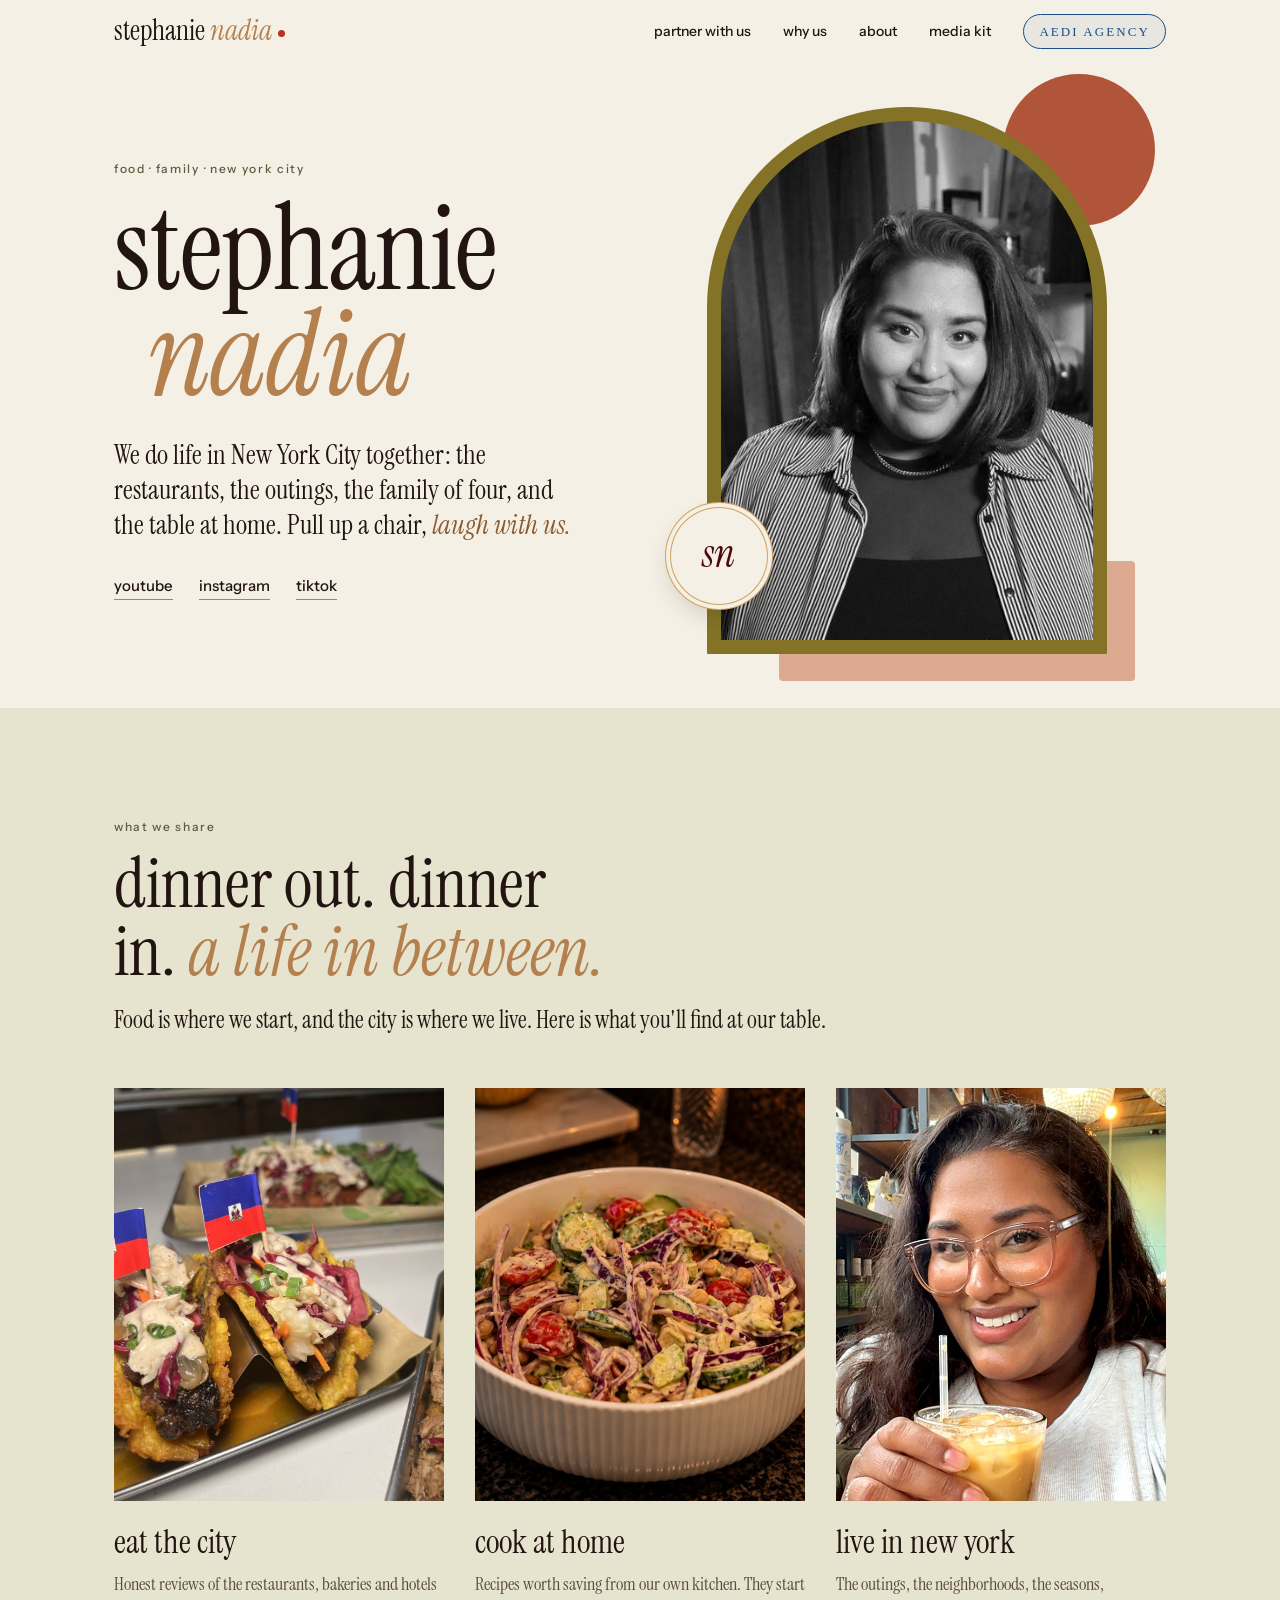
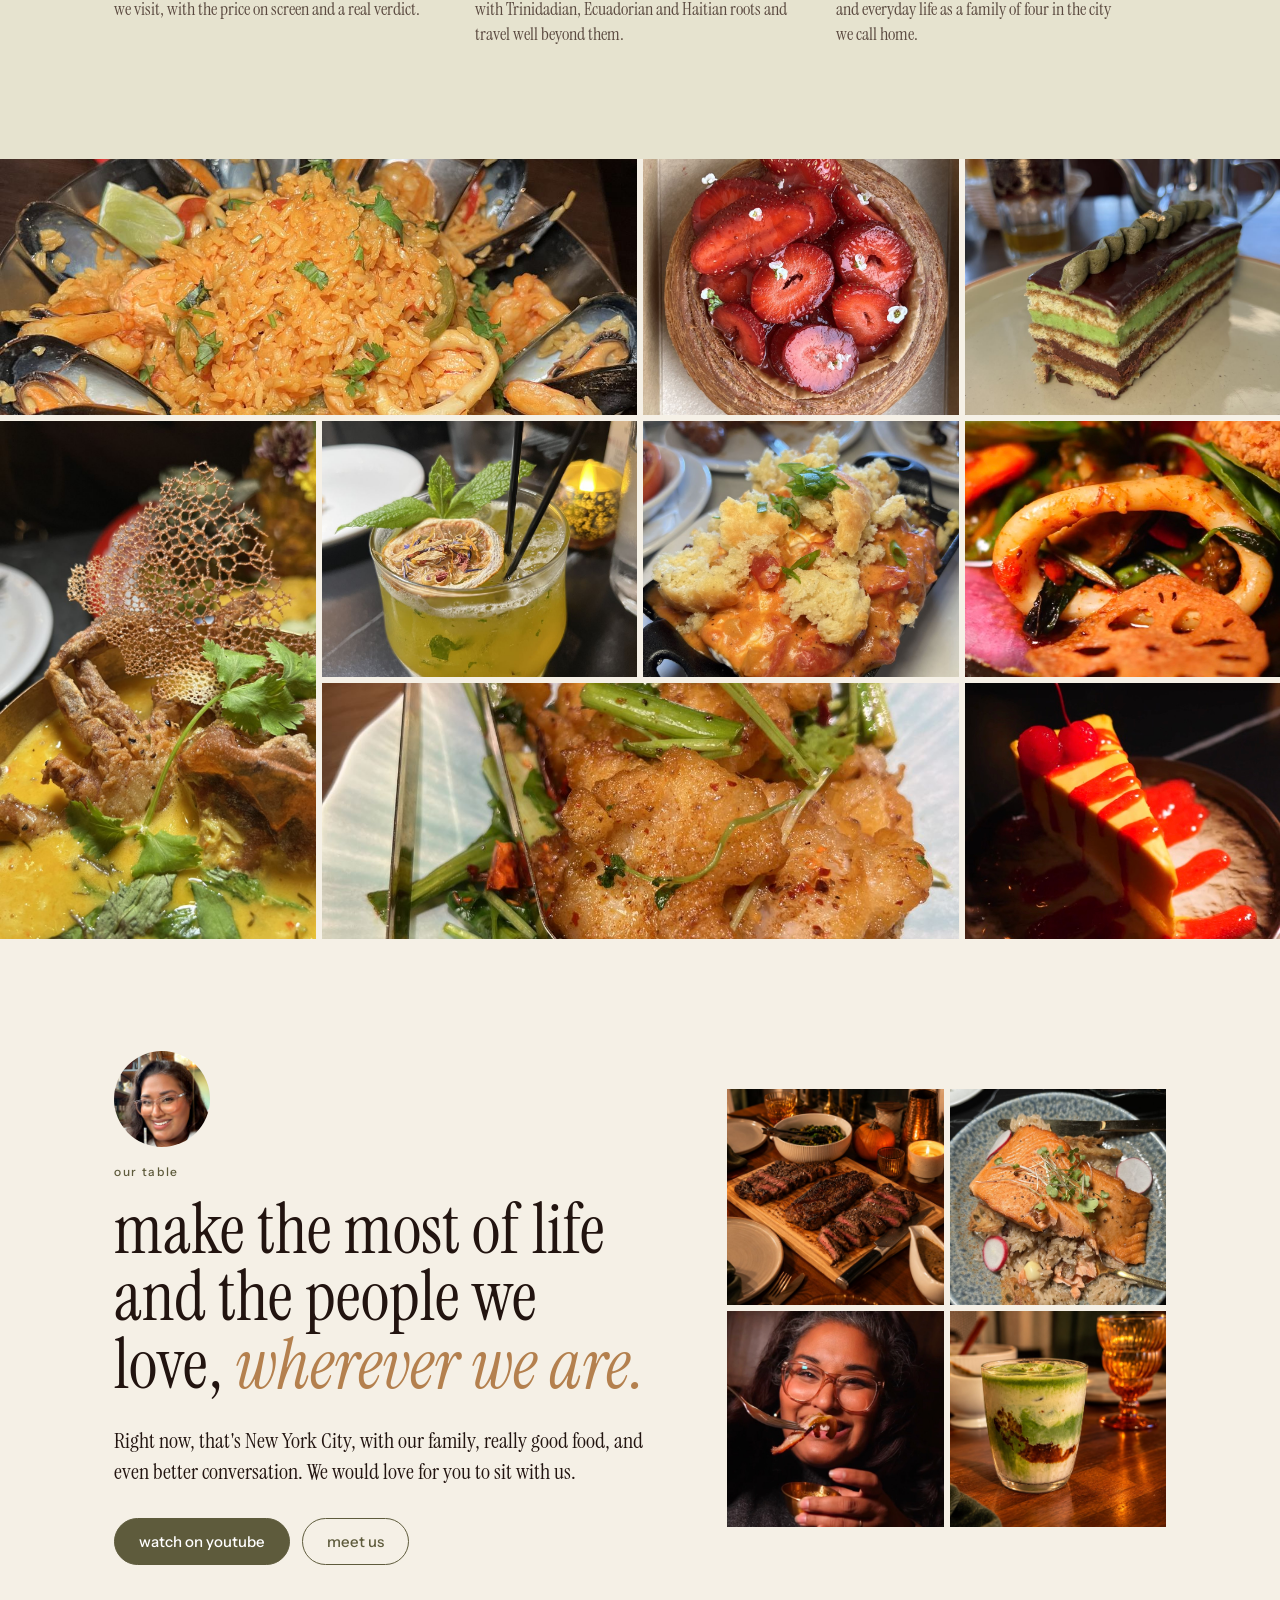
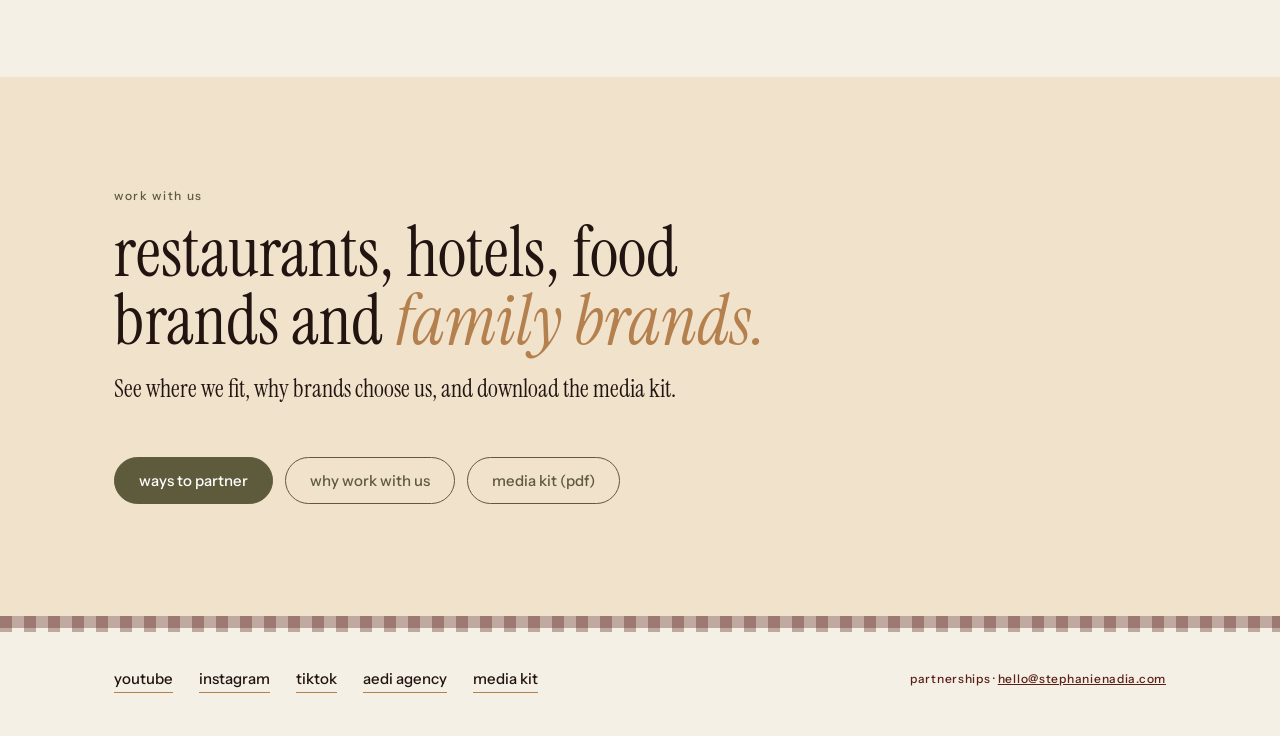
==== commit b9628523: "About collage wider shot, new food photos, kit page 6 swap, remove Aedi founders section Co-Authored" ====
--- a/index.html
+++ b/index.html
@@ -60,13 +60,14 @@
   <div class="tile h2"><img src="assets/img/honeycomb.jpg" alt="Crab curry with a honeycomb tuile" loading="lazy"></div>
   <div class="tile "><img src="assets/img/cocktail.jpg" alt="A citrus cocktail with mint" loading="lazy"></div>
   <div class="tile "><img src="assets/img/cauli.jpg" alt="Cheesy baked cauliflower" loading="lazy"></div>
-  <div class="tile "><img src="assets/img/sardine.jpg" alt="Tinned sardines" loading="lazy"></div>
+  <div class="tile "><img src="assets/img/squid.jpg" alt="Crispy squid with a lotus chip" loading="lazy"></div>
   <div class="tile w2"><img src="assets/img/shrimp.jpg" alt="Crispy shrimp" loading="lazy"></div>
-  <div class="tile "><img src="assets/img/endive.jpg" alt="Endive salad" loading="lazy"></div>
+  <div class="tile "><img src="assets/img/cheesecake.jpg" alt="Mango cheesecake with cherry sauce" loading="lazy"></div>
 </div></section>
 
 <section><div class="wrap split flip">
   <div>
+    <img src="assets/img/smileA.jpg" alt="Stephanie" style="width:96px;height:96px;border-radius:50%;object-fit:cover;object-position:50% 40%;margin-bottom:18px;display:block">
     <span class="label">our table</span>
     <h2 style="margin-top:16px">make the most of life and the people we love, <i>wherever we&nbsp;are.</i></h2>
     <div class="prose" style="margin-top:26px">
@@ -80,7 +81,7 @@
   <div class="collage" style="grid-template-columns:1fr 1fr;grid-template-rows:1fr 1fr;aspect-ratio:1/1">
     <div class="tile "><img src="assets/img/steak.jpg" alt="A dinner party table with steak and sides" loading="lazy" style="object-position:40% 50%"></div>
     <div class="tile "><img src="assets/img/salmon.jpg" alt="Salmon over rice" loading="lazy"></div>
-    <div class="tile "><img src="assets/img/bagel.jpg" alt="Breakfast sandwich on a bagel" loading="lazy"></div>
+    <div class="tile "><img src="assets/img/bacon.jpg" alt="Stephanie trying crispy pork belly" loading="lazy" style="object-position:50% 35%"></div>
     <div class="tile "><img src="assets/img/latte.jpg" alt="Fig matcha latte" loading="lazy" style="object-position:78% 50%"></div>
   </div>
 </div></section>
